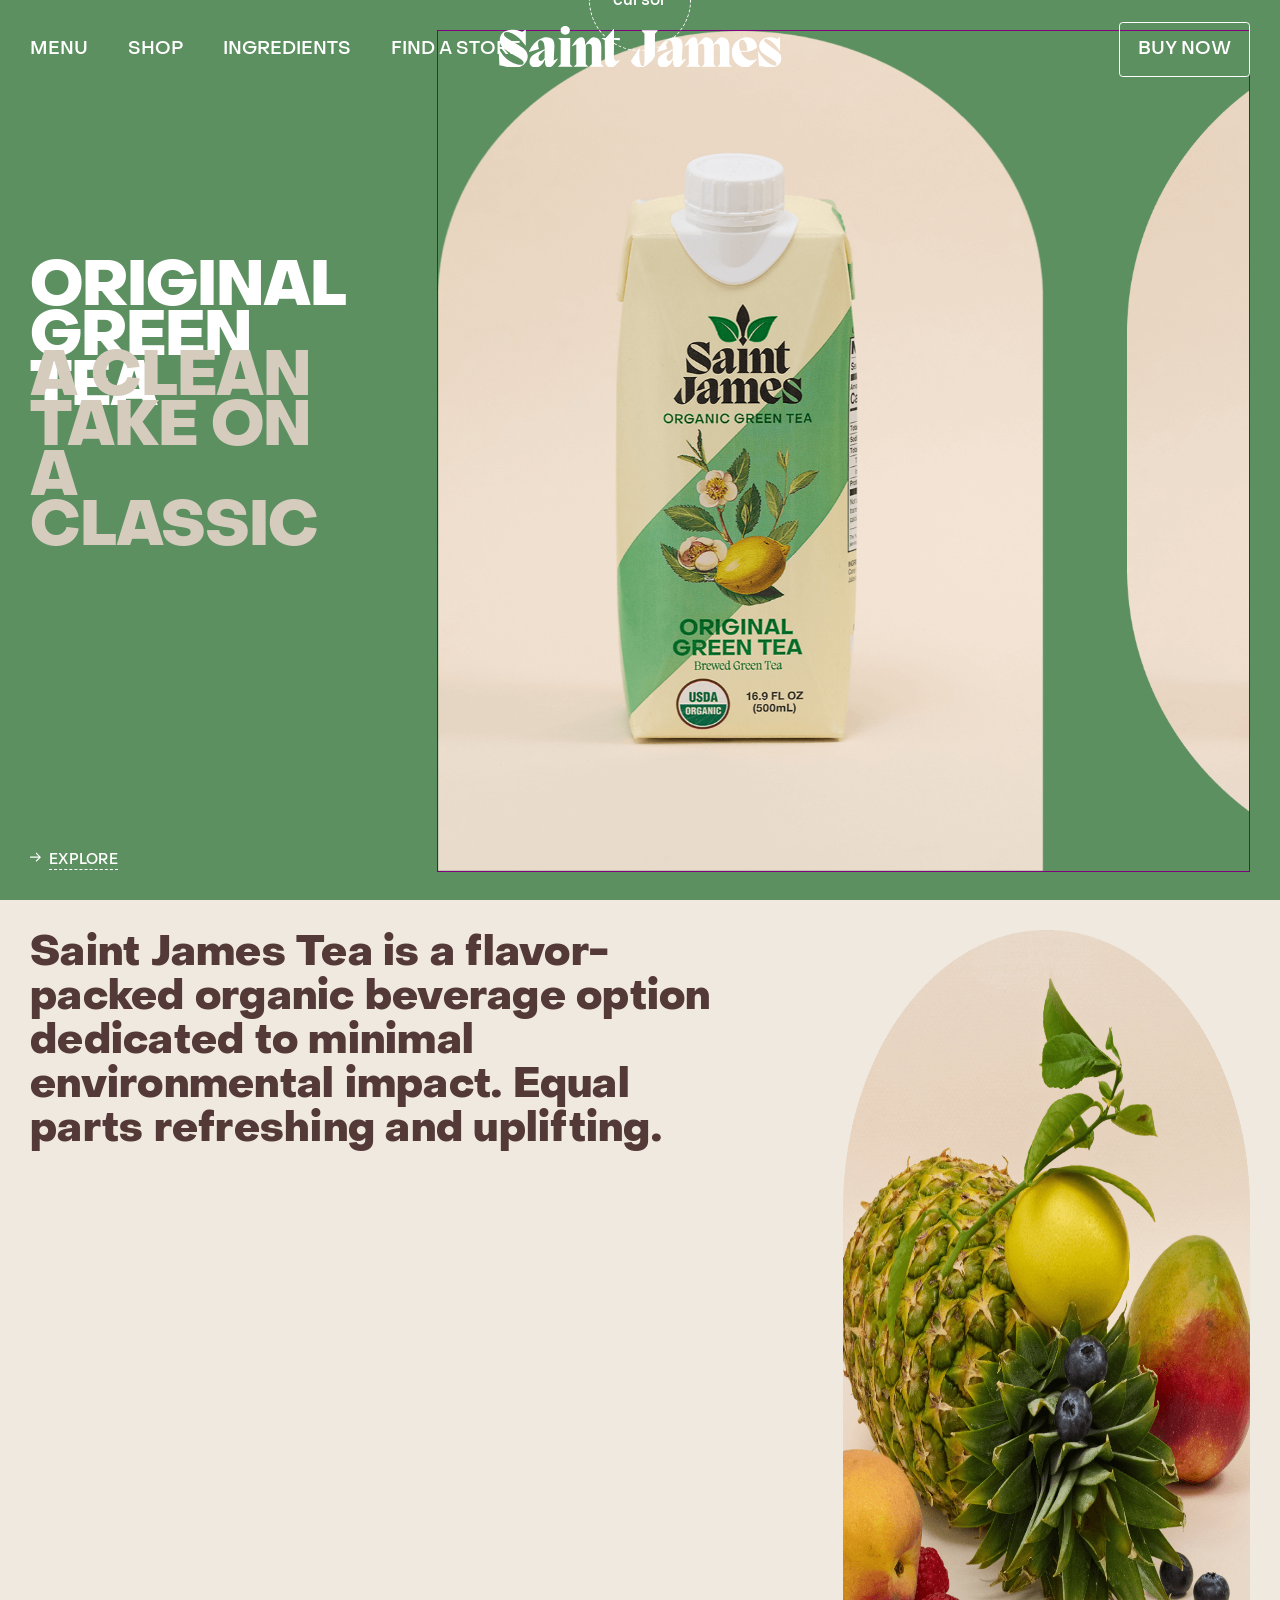
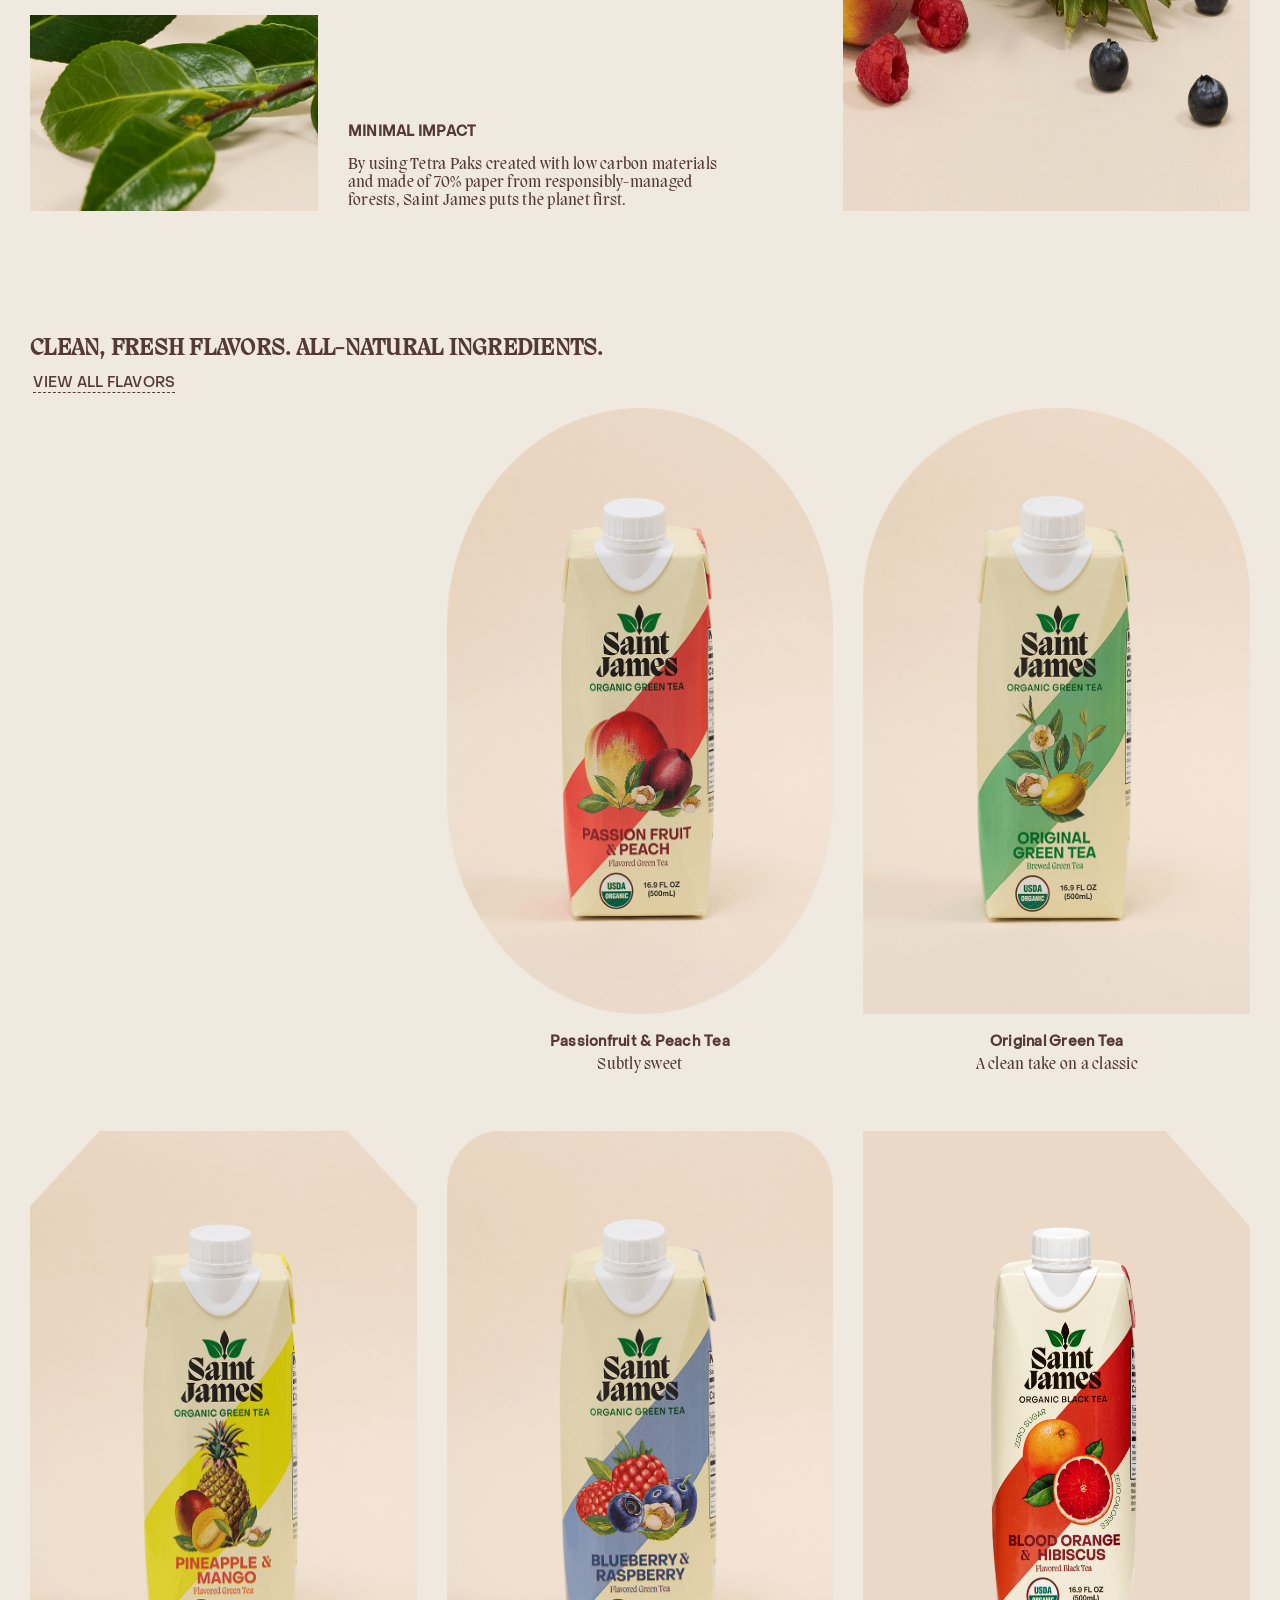
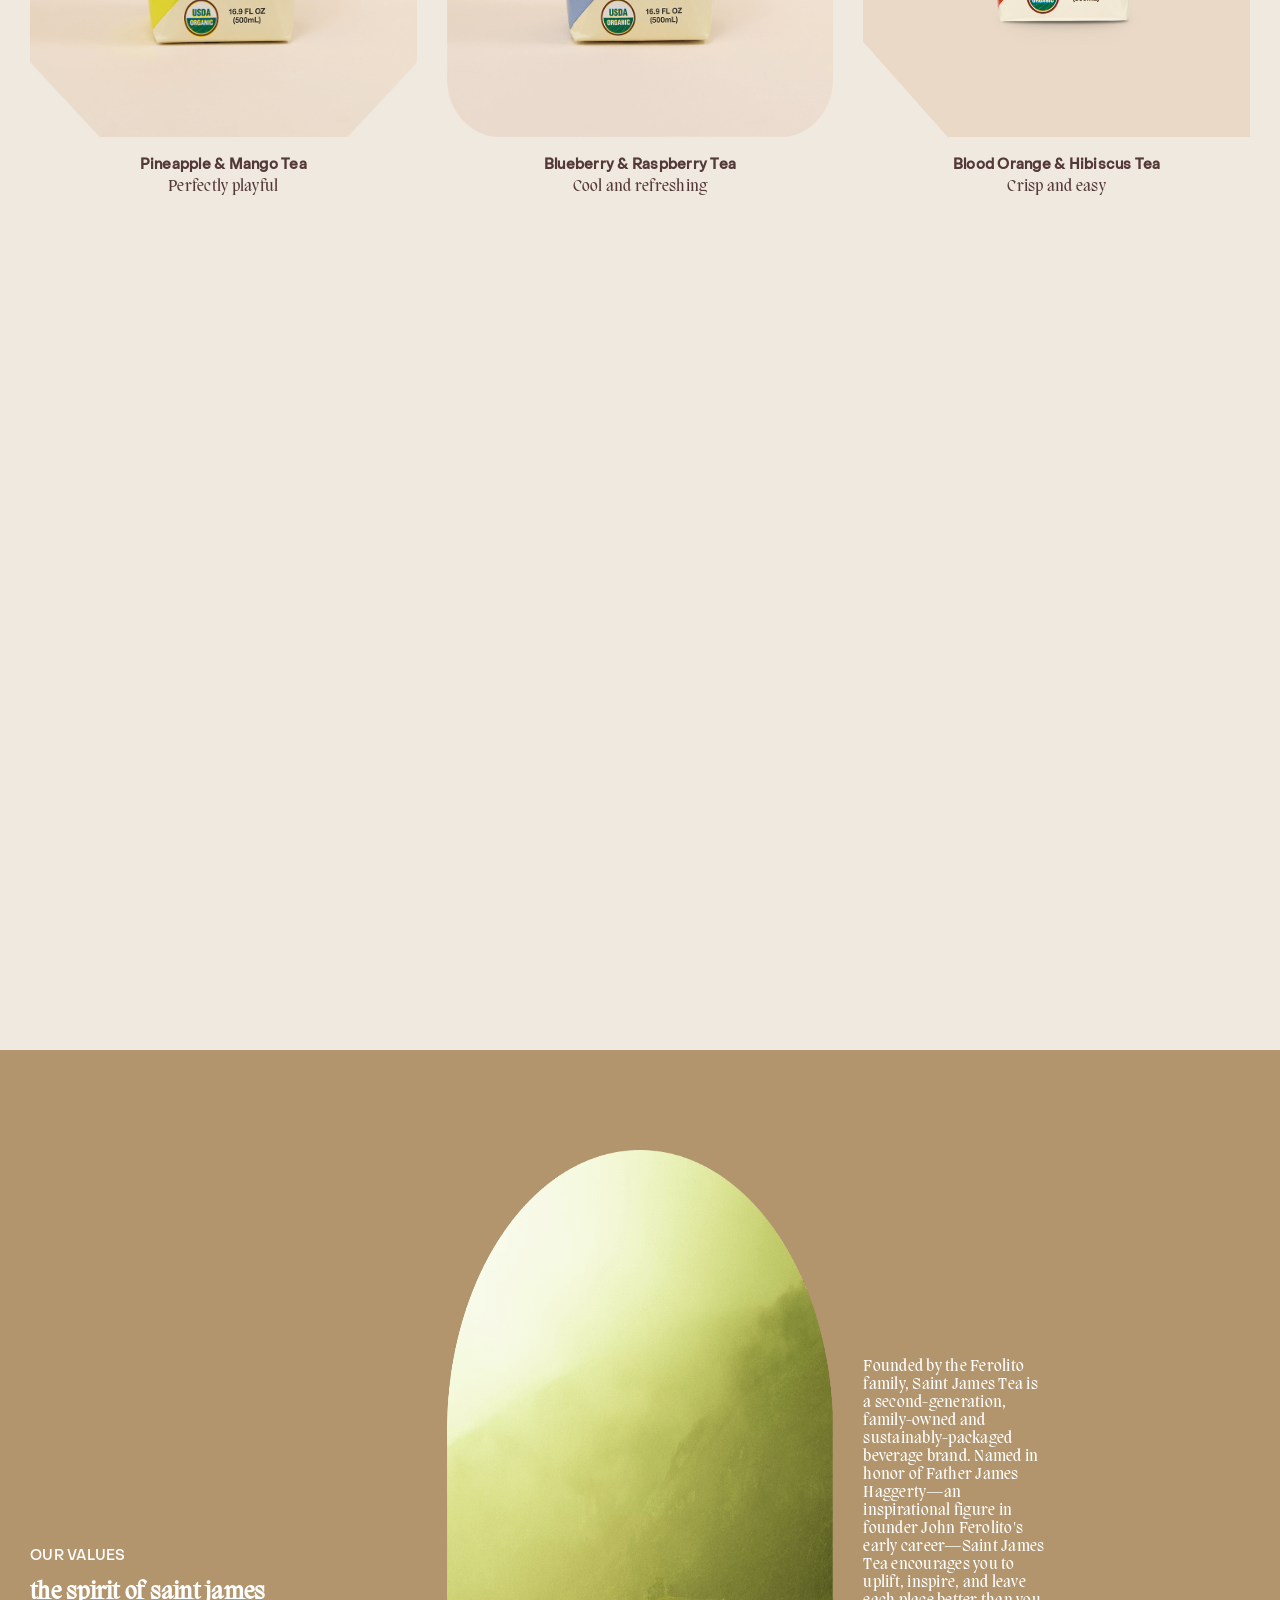
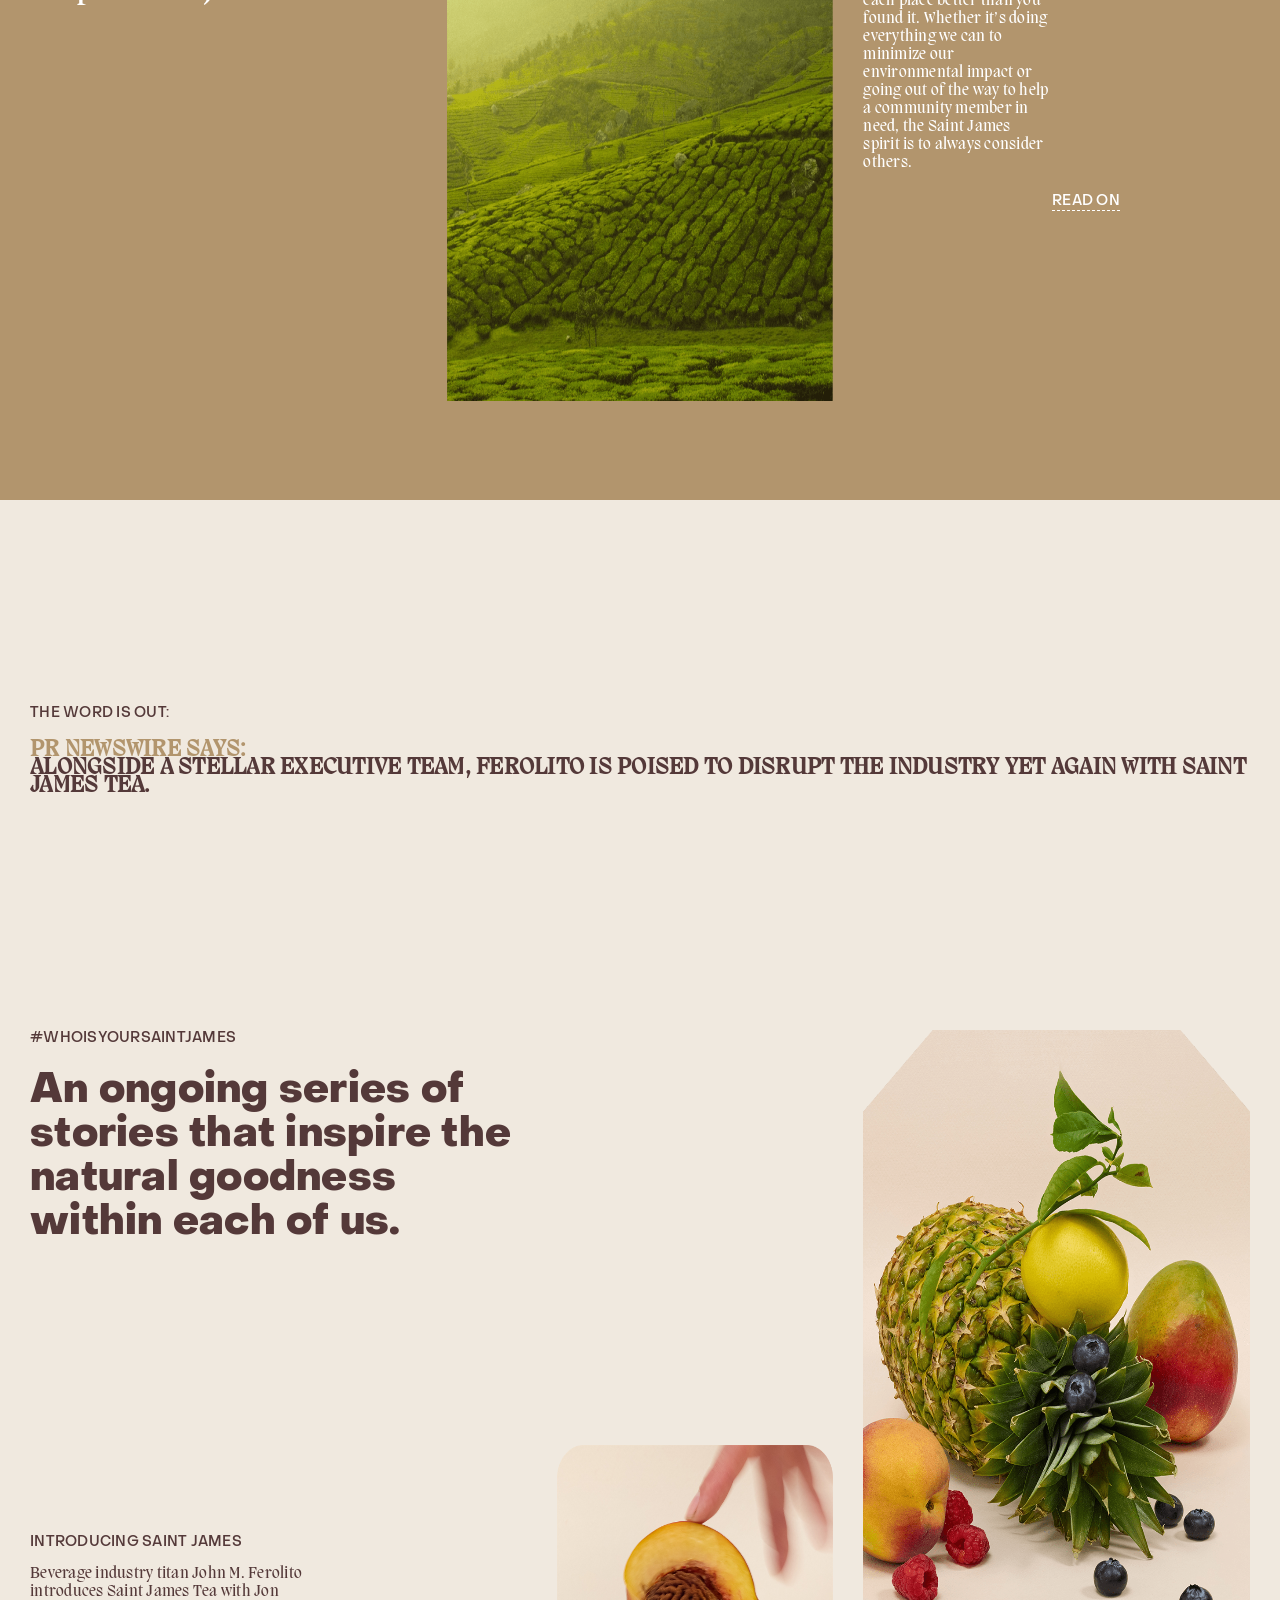
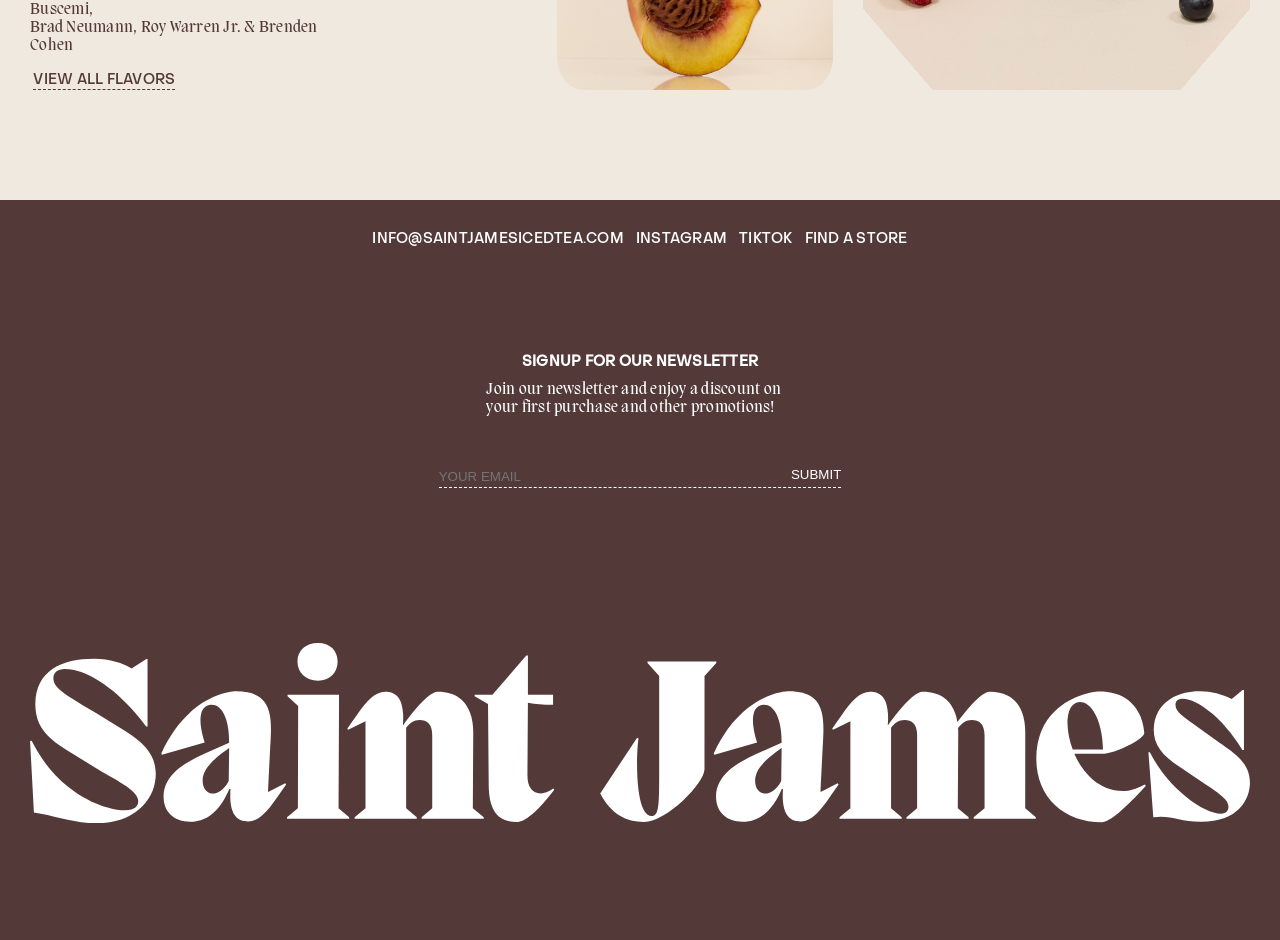
==== index.html @ 8fc9e0b8 "2023.07.31 pm 6:15" ====
<!DOCTYPE html>
<html lang="en">
<head>
    <meta charset="UTF-8">
    <meta name="viewport" content="width=device-width, initial-scale=1.0">
    <title>Document</title>
    <!-- swiper CSS CDN -->
    <link
    rel="stylesheet"
    href="https://cdn.jsdelivr.net/npm/swiper@10/swiper-bundle.min.css"
    />

      <link rel="stylesheet" href="./style.css">
    <!-- swiper JS CDN -->
    <script src="https://cdn.jsdelivr.net/npm/swiper@10/swiper-bundle.min.js"></script>

</head>
<body>

    <header>
        <ul class="flex">
            <li>
                <ul>
                    <li>
                        <a href="#">
                            <h4>MENU</h4>
                        </a>
                    </li>
                    <li>
                        <a href="#">
                            <h4>SHOP</h4>
                        </a>
                    </li>
                    <li>
                        <a href="#">
                            <h4>INGREDIENTS</h4>
                        </a>
                    </li>
                    <li>
                        <a href="#">
                            <h4>FIND A STORE</h4>
                        </a>
                    </li>
                </ul>
            </li>
            <li>
            <a href="" class="absolute">
                <div class="logo">
                    <svg xmlns="http://www.w3.org/2000/svg" viewBox="0 0 203 30">
                    <path d="M15.0903 14.1709C18.8151 16.3826 20.9265 18.4711 20.9265 21.7538C20.9265 25.896 17.6247 30.0003 10.9802 30.0003C7.25537 30.0003 4.10699 28.7365 0.642203 28.2215L0 16.3036L0.269409 16.2625C4.91523 25.558 12.8629 27.8423 15.7795 27.8423C17.5087 27.8423 18.0069 27.0682 18.0069 26.332C18.0069 24.588 14.8585 23.1188 11.212 20.9608L6.75727 18.212C3.53371 16.2752 0.80511 14.3005 0.883428 10.0793C0.958613 4.58166 5.29743 2.60693 10.6356 2.60693C13.3234 2.60693 15.4725 3.34311 16.901 4.2341L19.3571 2.68276H19.5513V13.9024H19.3195C14.9807 8.0161 9.6425 4.33521 5.80492 4.33521C4.53617 4.33521 3.88457 4.96712 3.88457 5.84548C3.88457 7.47265 5.7642 8.51846 10.4883 11.3463L15.0903 14.1709Z" fill="#fff"></path><path d="M33.0593 22.9636L33.1345 17.4628C29.9485 19.6745 28.7205 21.2543 28.7205 22.9226C28.7205 24.5023 29.7167 25.0553 30.409 25.0553C31.1765 25.0553 32.2886 24.4739 33.0593 22.9636ZM42.4574 23.3491L42.6109 23.545C40.2677 26.8752 38.6543 29.6998 36.2734 29.6998C34.469 29.6998 33.0499 28.5782 33.3569 24.278H33.1658C31.9127 27.1437 30.055 29.7409 26.6372 29.7409C24.0277 29.7409 22.2201 28.1895 22.2201 25.5955C22.2201 21.9557 25.6661 19.981 28.9022 18.4707L33.1251 16.6129C33.1658 12.6603 31.9346 10.1832 30.0926 10.2938C28.5262 10.4486 27.6741 12.0758 29.0557 16.5655L21.9538 18.5813L21.8379 18.3854C26.3678 8.4739 33.6639 8.04736 34.2779 8.04736C40.3836 8.04736 40.3053 12.0758 39.9607 17.3807L39.6161 24.2338V24.8151L42.4574 23.3491Z" fill="#fff"></path><path d="M44.5011 3.09636C44.5011 1.23854 45.8858 0 47.9189 0C49.8769 0 51.1832 1.23854 51.1832 3.09636C51.1832 4.95418 49.8769 6.27171 47.9189 6.27171C45.8858 6.27171 44.5011 5.00789 44.5011 3.09636ZM44.6171 10.4929L42.8502 8.86572V8.62559H51.415V10.4834L51.3367 27.485L53.1036 28.9953V29.2259H42.7656V28.9953L44.5701 27.485L44.6171 10.4929Z" fill="#fff"></path><path d="M73.6811 27.4946L75.4981 29.0049V29.2356H65.1602V29.0049L66.927 27.4946V15.3335C66.927 13.3967 66.006 12.8059 64.8531 12.8059C63.8569 12.8059 63.127 13.3493 62.5882 14.1234V27.4852L64.355 28.9954V29.2261H54.0171V28.9954L55.8215 27.4852V13.0112L52.9426 14.4425L52.7891 14.2498C55.1292 10.9575 56.7801 8.12971 59.1234 8.12971C60.9655 8.12971 62.3877 9.25451 62.0431 13.6684H62.0807C64.6527 10.1076 66.6482 8.0918 67.8794 8.0918C72.1398 8.0918 73.7532 11.1503 73.7532 14.8691L73.6811 27.4946Z" fill="#fff"></path><path d="M87.2369 24.4233C84.3956 28.1421 82.3593 29.7945 80.9715 29.7945C77.9014 29.7945 76.3633 27.9367 76.3257 23.6776L76.2098 10.161L73.9824 8.84348V8.62547H76.9397L82.5786 2.08203H82.848V8.62547H87.0333V10.2906C85.6305 10.3078 84.2292 10.1914 82.848 9.94301L82.7697 22.0252C82.7697 24.0378 83.6155 25.0457 84.9626 25.0457C85.5891 25.0457 86.2157 24.8119 87.0741 24.2305L87.2369 24.4233Z" fill="#fff"></path><path d="M112.232 21.0267C112.232 23.311 105.967 29.7787 102.17 29.7787C99.175 29.7787 96.7566 28.5401 94.877 25.0551L101.02 15.7597L101.249 15.8766C100.788 19.2068 100.751 28.8087 103.442 28.8087C104.67 28.8087 104.695 27.0678 104.695 21.1025V5.49746L102.753 3.33V3.09619H114.196V3.33L112.238 5.49746L112.232 21.0267Z" fill="#fff"></path><path d="M124.995 22.9636L125.07 17.4628C121.884 19.6745 120.656 21.2543 120.656 22.9226C120.656 24.5023 121.655 25.0553 122.345 25.0553C123.112 25.0553 124.224 24.4739 124.995 22.9636ZM134.393 23.3491L134.546 23.545C132.203 26.8752 130.59 29.6998 128.209 29.6998C126.405 29.6998 124.985 28.5782 125.292 24.278H125.101C123.833 27.1437 121.991 29.7409 118.573 29.7409C115.963 29.7409 114.156 28.1895 114.156 25.5955C114.156 21.9557 117.602 19.981 120.838 18.4707L125.061 16.6129C125.101 12.6603 123.87 10.1832 122.028 10.2938C120.462 10.4486 119.61 12.0758 120.991 16.5655L113.889 18.5813L113.773 18.3854C118.303 8.4739 125.599 8.04736 126.213 8.04736C132.319 8.04736 132.241 12.0758 131.896 17.3807L131.552 24.2338V24.8151L134.393 23.3491Z" fill="#fff"></path><path d="M165.603 27.4946L167.369 29.0049V29.2356H157.031V29.0049L158.836 27.4946V15.3335C158.836 13.3967 157.877 12.8059 156.724 12.8059C155.725 12.8059 154.995 13.3872 154.419 14.1613C154.453 14.3924 154.466 14.6261 154.459 14.8596L154.381 27.4978L156.186 29.0081V29.2387H145.848V29.0081L147.615 27.4978V15.3335C147.615 13.3967 146.693 12.8059 145.541 12.8059C144.544 12.8059 143.815 13.3493 143.276 14.1234V27.4852L145.043 28.9954V29.2261H134.705V28.9954L136.509 27.4852V13.0112L133.63 14.4425L133.477 14.2498C135.817 10.9575 137.468 8.12971 139.811 8.12971C141.653 8.12971 143.075 9.25451 142.731 13.6684H142.768C145.34 10.1076 147.336 8.0918 148.567 8.0918C152.176 8.0918 153.864 10.2624 154.325 13.166C156.706 9.94962 158.585 8.0918 159.738 8.0918C164.039 8.0918 165.612 11.1503 165.612 14.8691L165.603 27.4946Z" fill="#fff"></path><path d="M172.629 13.2828C172.662 14.8075 172.961 16.3145 173.512 17.7346H178.543C178.465 13.2417 176.814 9.8357 174.703 9.8357C173.591 9.8357 172.629 10.9573 172.629 13.2828ZM185.683 23.7377C182.422 27.3396 179.655 29.8167 178.349 29.8167C172.206 29.8167 167.447 25.7883 167.447 19.2449C167.447 10.0663 175.815 8.05371 177.967 8.05371C182.804 8.05371 185.106 11.1122 185.417 14.9858C185.417 16.0695 180.307 18.4329 178.697 18.4329H173.782C175.201 21.684 177.929 24.6287 181.883 24.6287C182.957 24.6287 183.957 24.357 185.492 23.545L185.683 23.7377Z" fill="#fff"></path><path d="M197.931 16.6126C200.657 18.5084 203 20.0882 203 23.194C203 25.9049 201.196 29.7406 194.821 29.7406C191.253 29.7406 189.677 28.54 186.914 29.0044L186.105 18.1987H186.337C189.486 24.3567 195.322 28.4231 198.201 28.4231C198.852 28.4231 199.429 28.0755 199.429 27.2224C199.429 26.3694 198.699 25.5194 195.704 23.5826L191.212 20.5621C188.449 18.7422 186.989 16.9981 186.989 14.442C186.989 10.5716 190.1 8.01549 194.592 8.01549C196.465 7.99111 198.314 8.4443 199.968 9.33302L201.772 7.82275H202.001V17.788H201.747C198.022 11.7848 193.837 9.2572 191.879 9.2572C191.149 9.2572 190.61 9.491 190.61 10.303C190.61 11.194 191.456 12.006 193.069 13.0897L197.931 16.6126Z" fill="#fff"></path></svg>
                </div>
            </a>

            </li>
            <li class="hd-btn">
                <a href="#">
                    <h4>BUY NOW</h4>
                </a>
            </li>
        </ul>
    </header>


    <div class="cursor">
        <div class="cursor-content">
            cursor
        </div>
    </div>


    <main class="main1 grid grid2">
        <div class="sentences">
            <div></div>
            <div class="visible">
                <h1 class="white"></h1>
                <!-- <h1 class="white">
                    Original green tea
                </h1>
                <h1 class="white">
                    passionfruit&peach tea
                </h1>
                <h1 class="white">
                    pineapple&mango tea
                </h1>
                <h1 class="white">
                    blueberry&rasberry tea
                </h1>
                <h1 class="white">
                    Blood Orange & Hibiscus Tea
                </h1> -->
                <h1 class="brown"></h1>
            </div>
            <div class="explore">
                <a href="#">
                    <div class="w-11">
                        <svg viewBox="0 0 15 14">
                            <path fill-rule="evenodd" clip-rule="evenodd" d="M12.0644 7.75H0.125V6.25H12.0644L7.71973 1.90533L8.78039 0.844666L14.9357 7L8.78039 13.1553L7.71973 12.0947L12.0644 7.75Z" fill="#fff"></path>
                        </svg>
                    </div>
                    <span>explore</span>
                </a>
            </div>
        </div>

        <div class="mobile_main"></div>

            <div class="swiper swiper3">

                    <div class="swiper-wrapper">
                        <div class="swiper-slide">
                            <img src="./img/Green tea packaging.png" alt="" sizes="(min-width: 940px) 50vw, 100vw" />
                        </div>
                        <div class="swiper-slide"><img src="./img/Passionfruit & Peach Tea packaging.png" alt="" sizes="(min-width: 940px) 50vw, 100vw" /></div>
                        <div class="swiper-slide"><img src="./img/Pineapple & Mango packaging.png" alt="" sizes="(min-width: 940px) 50vw, 100vw" /></div>
                        <div class="swiper-slide"><img src="./img/Blueberry & Raspberry packaging.png" alt="" sizes="(min-width: 940px) 50vw, 100vw" /></div>
                        <div class="swiper-slide"><img src="./img/6f111ee96c01a436f6e3be2da3af301da516b4a8-800x1111.png" alt="" sizes="(min-width: 940px) 50vw, 100vw" /></div>
                    </div>
                    <div class="swiper-button-next"></div>

            </div>

    </main>

    <section class="main2 grid grid2 txt-brown">
        <div class="grid-le flex-c fy-tween">
            <h2 class="main2-tit">Saint James Tea is a flavor-packed organic beverage option dedicated to minimal environmental impact. Equal parts refreshing and uplifting.
            </h2>
            <div class="grid grid-leaf">
                <div class="grid-le">
                    <img src="./img/leaf.png" alt="" sizes="(min-width: 940px) 50vw, 100vw">
                </div>
                <div class="grid-ri">
                    <h4>MINIMAL IMPACT</h4>
                    <p>
                        By using Tetra Paks created with low carbon materials and made of 70% paper from responsibly-managed forests, Saint James puts the planet first.
                    </p>
                </div>
            </div>
        </div>

        <div class="fruit-round">
            <img src="./img/39552b5becb308fe63684a4aff2bae924eee95e5-880x1326.png" alt="" sizes="(min-width: 940px) 50vw, 100vw">
        </div>
    </section>

    <section class="main3 txt-brown">
        <h1>CLEAN, FRESH FLAVORS. ALL-NATURAL INGREDIENTS.</h1>
        <a class="pt-1-6 d-b" href="./index.html">
            <div class="w-11 inline-b">
                <svg viewBox="0 0 15 14">
                    <path fill-rule="evenodd" clip-rule="evenodd" d="M12.0644 7.75H0.125V6.25H12.0644L7.71973 1.90533L8.78039 0.844666L14.9357 7L8.78039 13.1553L7.71973 12.0947L12.0644 7.75Z" fill="#543939"></path>
                </svg>
            </div>
            <span class="arrow-ri uppercase">view all flavors</span>
        </a>
        <div class="grid grid-p">
            <div class="inner"></div>
            <div class="inner">
                <img src="./img/Passionfruit & Peach Tea packaging.png" alt="" sizes="(min-width: 940px) 50vw, 100vw">
                <div class="p-txt">
                    <h4>Passionfruit & Peach Tea</h4>
                    <p>Subtly sweet</p>
                </div>
            </div>
            <div class="inner">
                <img src="./img/Green tea packaging.png" alt="" sizes="(min-width: 940px) 50vw, 100vw">
                <div class="p-txt">
                    <h4>Original Green Tea</h4>
                    <p>A clean take on a classic</p>
                </div>
            </div>
            <div class="inner">
                <img src="./img/Pineapple & Mango packaging.png" alt="" sizes="(min-width: 940px) 50vw, 100vw">
                <div class="p-txt">
                    <h4>Pineapple & Mango Tea</h4>
                    <p>Perfectly playful</p>
                </div>
            </div>
            <div class="inner">
                <img src="./img/Blueberry & Raspberry packaging.png" alt="" sizes="(min-width: 940px) 50vw, 100vw">
                <div class="p-txt">
                    <h4>Blueberry & Raspberry Tea</h4>
                    <p>Cool and refreshing</p></div>
                </div>
            <div class="inner">
                <img src="./img/6f111ee96c01a436f6e3be2da3af301da516b4a8-800x1111.png" alt="" sizes="(min-width: 940px) 50vw, 100vw">
                <div class="p-txt">
                    <h4>Blood Orange & Hibiscus Tea</h4>
                    <p>Crisp and easy</p>
                </div>
            </div>
        </div>
    </section>

    <section class="main4 grid">
        <div class="inner">
            <div class="flex-c">
            <h4 class="pd-2r uppercase">our values</h4>
            <h1>the spirit of saint james</h1>
        </div>
        </div>
        <div class="inner">
            <img src="./img/farm.png" alt="" sizes="(min-width: 940px) 50vw, 100vw">
        </div>
        <div class="inner split-c">
            <p>
                Founded by the Ferolito family, Saint James Tea is a second-generation, family-owned and sustainably-packaged beverage brand. Named in honor of Father James Haggerty—an inspirational figure in founder John Ferolito's early career—Saint James Tea encourages you to uplift, inspire, and leave each place better than you found it. Whether it’s doing everything we can to minimize our environmental impact or going out of the way to help a community member in need, the Saint James spirit is to always consider others.
            </p>

            <div class="grid-ri">
            <a href="#">
                <div class="w-11 inline-b">
                    <svg viewBox="0 0 15 14">
                        <path fill-rule="evenodd" clip-rule="evenodd" d="M12.0644 7.75H0.125V6.25H12.0644L7.71973 1.90533L8.78039 0.844666L14.9357 7L8.78039 13.1553L7.71973 12.0947L12.0644 7.75Z" fill="#fff"></path>
                    </svg>
                </div>
                <span class="arrow-ri uppercase white">read on</span>
            </a>
            </div>
        </div>
        </section>
    </div>

    <section class="main5 txt-brown">
        <div class="inner">
            <h4 class="uppercase">The word is out:</h4>
            <h1 class="txt-gold">PR NEWSWIRE SAYS:</h1>
            <h1 class="uppercase">Alongside a stellar executive team, Ferolito is poised to disrupt the industry yet again with Saint James Tea.</h1>
        </div>
    </section>

    <section class="main6 txt-brown grid">
        <div class="grid-le">
            <div class="flex-start">
                <h4>#WHOISYOURSAINTJAMES</h4>
                <h2>An ongoing series of stories that inspire the natural goodness within each of us.</h2>
            </div>
            <div></div>
            <div class="flex-end">
                <h4>INTRODUCING SAINT JAMES</h4>
                <p>Beverage industry titan John M. Ferolito<br/>
                     introduces Saint James Tea with Jon Buscemi,<br/>
                     Brad Neumann, Roy Warren Jr. & Brenden Cohen</p>
                <a class="pt-1-6 d-b" href="./index.html">
                    <div class="w-11 inline-b">
                        <svg viewBox="0 0 15 14">
                            <path fill-rule="evenodd" clip-rule="evenodd" d="M12.0644 7.75H0.125V6.25H12.0644L7.71973 1.90533L8.78039 0.844666L14.9357 7L8.78039 13.1553L7.71973 12.0947L12.0644 7.75Z" fill="#543939"></path>
                        </svg>
                    </div>
                    <span class="arrow-ri uppercase">view all flavors</span>
                </a>
            </div>
        </div>
        <div class="grid-ce">
            <img src="./img/plum.png" alt="" sizes="(min-width: 940px) 50vw, 100vw">
        </div>
        <div class="grid-ri">
            <img src="./img/border-square.png" alt="" sizes="(min-width: 940px) 50vw, 100vw">
        </div>
    </section>

    <footer>
        <div class="f-list">
            <ul class="flex-r">
                <li><a href="./index.html">info@saintjamesicedtea.com</a></li>
                <li><a href="./index.html">Instagram</a></li>
                <li><a href="./index.html">TikTok</a></li>
                <li><a href="./index.html">Find a Store</a></li>
                <li><a href="./index.html"></a></li>
            </ul>
        </div>
        <div class="sign-link">
            <h4>SIGNUP FOR OUR NEWSLETTER</h4>
            <p>Join our newsletter and enjoy a discount on your first purchase and other promotions!</p>
            <form class="flex-r link-form">
                <input type="email" placeholder="YOUR EMAIL"/>
                <input type="submit" value="SUBMIT"/>
            </form>
        </div>
        <div class="f-logo">
            <svg xmlns="http://www.w3.org/2000/svg" viewBox="0 0 203 30">
            <path d="M15.0903 14.1709C18.8151 16.3826 20.9265 18.4711 20.9265 21.7538C20.9265 25.896 17.6247 30.0003 10.9802 30.0003C7.25537 30.0003 4.10699 28.7365 0.642203 28.2215L0 16.3036L0.269409 16.2625C4.91523 25.558 12.8629 27.8423 15.7795 27.8423C17.5087 27.8423 18.0069 27.0682 18.0069 26.332C18.0069 24.588 14.8585 23.1188 11.212 20.9608L6.75727 18.212C3.53371 16.2752 0.80511 14.3005 0.883428 10.0793C0.958613 4.58166 5.29743 2.60693 10.6356 2.60693C13.3234 2.60693 15.4725 3.34311 16.901 4.2341L19.3571 2.68276H19.5513V13.9024H19.3195C14.9807 8.0161 9.6425 4.33521 5.80492 4.33521C4.53617 4.33521 3.88457 4.96712 3.88457 5.84548C3.88457 7.47265 5.7642 8.51846 10.4883 11.3463L15.0903 14.1709Z" fill="#fff"></path><path d="M33.0593 22.9636L33.1345 17.4628C29.9485 19.6745 28.7205 21.2543 28.7205 22.9226C28.7205 24.5023 29.7167 25.0553 30.409 25.0553C31.1765 25.0553 32.2886 24.4739 33.0593 22.9636ZM42.4574 23.3491L42.6109 23.545C40.2677 26.8752 38.6543 29.6998 36.2734 29.6998C34.469 29.6998 33.0499 28.5782 33.3569 24.278H33.1658C31.9127 27.1437 30.055 29.7409 26.6372 29.7409C24.0277 29.7409 22.2201 28.1895 22.2201 25.5955C22.2201 21.9557 25.6661 19.981 28.9022 18.4707L33.1251 16.6129C33.1658 12.6603 31.9346 10.1832 30.0926 10.2938C28.5262 10.4486 27.6741 12.0758 29.0557 16.5655L21.9538 18.5813L21.8379 18.3854C26.3678 8.4739 33.6639 8.04736 34.2779 8.04736C40.3836 8.04736 40.3053 12.0758 39.9607 17.3807L39.6161 24.2338V24.8151L42.4574 23.3491Z" fill="#fff"></path><path d="M44.5011 3.09636C44.5011 1.23854 45.8858 0 47.9189 0C49.8769 0 51.1832 1.23854 51.1832 3.09636C51.1832 4.95418 49.8769 6.27171 47.9189 6.27171C45.8858 6.27171 44.5011 5.00789 44.5011 3.09636ZM44.6171 10.4929L42.8502 8.86572V8.62559H51.415V10.4834L51.3367 27.485L53.1036 28.9953V29.2259H42.7656V28.9953L44.5701 27.485L44.6171 10.4929Z" fill="#fff"></path><path d="M73.6811 27.4946L75.4981 29.0049V29.2356H65.1602V29.0049L66.927 27.4946V15.3335C66.927 13.3967 66.006 12.8059 64.8531 12.8059C63.8569 12.8059 63.127 13.3493 62.5882 14.1234V27.4852L64.355 28.9954V29.2261H54.0171V28.9954L55.8215 27.4852V13.0112L52.9426 14.4425L52.7891 14.2498C55.1292 10.9575 56.7801 8.12971 59.1234 8.12971C60.9655 8.12971 62.3877 9.25451 62.0431 13.6684H62.0807C64.6527 10.1076 66.6482 8.0918 67.8794 8.0918C72.1398 8.0918 73.7532 11.1503 73.7532 14.8691L73.6811 27.4946Z" fill="#fff"></path><path d="M87.2369 24.4233C84.3956 28.1421 82.3593 29.7945 80.9715 29.7945C77.9014 29.7945 76.3633 27.9367 76.3257 23.6776L76.2098 10.161L73.9824 8.84348V8.62547H76.9397L82.5786 2.08203H82.848V8.62547H87.0333V10.2906C85.6305 10.3078 84.2292 10.1914 82.848 9.94301L82.7697 22.0252C82.7697 24.0378 83.6155 25.0457 84.9626 25.0457C85.5891 25.0457 86.2157 24.8119 87.0741 24.2305L87.2369 24.4233Z" fill="#fff"></path><path d="M112.232 21.0267C112.232 23.311 105.967 29.7787 102.17 29.7787C99.175 29.7787 96.7566 28.5401 94.877 25.0551L101.02 15.7597L101.249 15.8766C100.788 19.2068 100.751 28.8087 103.442 28.8087C104.67 28.8087 104.695 27.0678 104.695 21.1025V5.49746L102.753 3.33V3.09619H114.196V3.33L112.238 5.49746L112.232 21.0267Z" fill="#fff"></path><path d="M124.995 22.9636L125.07 17.4628C121.884 19.6745 120.656 21.2543 120.656 22.9226C120.656 24.5023 121.655 25.0553 122.345 25.0553C123.112 25.0553 124.224 24.4739 124.995 22.9636ZM134.393 23.3491L134.546 23.545C132.203 26.8752 130.59 29.6998 128.209 29.6998C126.405 29.6998 124.985 28.5782 125.292 24.278H125.101C123.833 27.1437 121.991 29.7409 118.573 29.7409C115.963 29.7409 114.156 28.1895 114.156 25.5955C114.156 21.9557 117.602 19.981 120.838 18.4707L125.061 16.6129C125.101 12.6603 123.87 10.1832 122.028 10.2938C120.462 10.4486 119.61 12.0758 120.991 16.5655L113.889 18.5813L113.773 18.3854C118.303 8.4739 125.599 8.04736 126.213 8.04736C132.319 8.04736 132.241 12.0758 131.896 17.3807L131.552 24.2338V24.8151L134.393 23.3491Z" fill="#fff"></path><path d="M165.603 27.4946L167.369 29.0049V29.2356H157.031V29.0049L158.836 27.4946V15.3335C158.836 13.3967 157.877 12.8059 156.724 12.8059C155.725 12.8059 154.995 13.3872 154.419 14.1613C154.453 14.3924 154.466 14.6261 154.459 14.8596L154.381 27.4978L156.186 29.0081V29.2387H145.848V29.0081L147.615 27.4978V15.3335C147.615 13.3967 146.693 12.8059 145.541 12.8059C144.544 12.8059 143.815 13.3493 143.276 14.1234V27.4852L145.043 28.9954V29.2261H134.705V28.9954L136.509 27.4852V13.0112L133.63 14.4425L133.477 14.2498C135.817 10.9575 137.468 8.12971 139.811 8.12971C141.653 8.12971 143.075 9.25451 142.731 13.6684H142.768C145.34 10.1076 147.336 8.0918 148.567 8.0918C152.176 8.0918 153.864 10.2624 154.325 13.166C156.706 9.94962 158.585 8.0918 159.738 8.0918C164.039 8.0918 165.612 11.1503 165.612 14.8691L165.603 27.4946Z" fill="#fff"></path><path d="M172.629 13.2828C172.662 14.8075 172.961 16.3145 173.512 17.7346H178.543C178.465 13.2417 176.814 9.8357 174.703 9.8357C173.591 9.8357 172.629 10.9573 172.629 13.2828ZM185.683 23.7377C182.422 27.3396 179.655 29.8167 178.349 29.8167C172.206 29.8167 167.447 25.7883 167.447 19.2449C167.447 10.0663 175.815 8.05371 177.967 8.05371C182.804 8.05371 185.106 11.1122 185.417 14.9858C185.417 16.0695 180.307 18.4329 178.697 18.4329H173.782C175.201 21.684 177.929 24.6287 181.883 24.6287C182.957 24.6287 183.957 24.357 185.492 23.545L185.683 23.7377Z" fill="#fff"></path><path d="M197.931 16.6126C200.657 18.5084 203 20.0882 203 23.194C203 25.9049 201.196 29.7406 194.821 29.7406C191.253 29.7406 189.677 28.54 186.914 29.0044L186.105 18.1987H186.337C189.486 24.3567 195.322 28.4231 198.201 28.4231C198.852 28.4231 199.429 28.0755 199.429 27.2224C199.429 26.3694 198.699 25.5194 195.704 23.5826L191.212 20.5621C188.449 18.7422 186.989 16.9981 186.989 14.442C186.989 10.5716 190.1 8.01549 194.592 8.01549C196.465 7.99111 198.314 8.4443 199.968 9.33302L201.772 7.82275H202.001V17.788H201.747C198.022 11.7848 193.837 9.2572 191.879 9.2572C191.149 9.2572 190.61 9.491 190.61 10.303C190.61 11.194 191.456 12.006 193.069 13.0897L197.931 16.6126Z" fill="#fff"></path></svg>
        </div>
    </footer>
          <!-- swiper JS CDN -->
          <script src="https://cdn.jsdelivr.net/npm/swiper@10/swiper-bundle.min.js"></script>
    <script src="./script.js"></script>
</body>
</html>
---- style.css ----
@font-face {
  font-display: swap;
  font-family: Migra Extra Bold;
  font-style: normal;
  font-weight: 400;
  src: url(./fonts/Migra-Extrabold.woff) format("woff");
}

@font-face {
  font-display: swap;
  font-family: Migra Regular;
  font-style: normal;
  font-weight: 400;
  src: url(./fonts/Migra-Regular.woff) format("woff");
}

@font-face {
  font-display: swap;
  font-family: Migra Medium;
  font-style: normal;
  font-weight: 400;
  src: url(./fonts/Migra-Medium.woff2) format("woff2"),
    url(./fonts/Migra-Medium.woff) format("woff");
}

@font-face {
  font-display: swap;
  font-family: Object Sans Heavy;
  font-style: normal;
  font-weight: 400;
  src: url(./fonts/PPObjectSans-Heavy.woff2) format("woff2"),
    url(./fonts/PPObjectSans-Heavy.woff) format("woff");
}

@font-face {
  font-display: swap;
  font-family: Object Sans Medium;
  font-style: normal;
  font-weight: 400;
  src: url(./fonts/PPObjectSans-Medium.woff2) format("woff2"),
    url(./fonts/PPObjectSans-Heavy.woff) format("woff");
}

html {
  font-size: 10px;
}

* {
  margin: 0;
  padding: 0;
}

a {
  text-decoration: none;
}

ul li {
  list-style: none;
}

img {
  display: block;
  max-width: 100%;
}

h4 {
  font-size: 1.4rem;
  line-height: 16.8px;
  font-family: Object Sans Medium, times new roman;
}

.main1 {
  width: 100%;
  height: 100vh;
  background-color: rgb(93 144 97);
  padding: 3rem;
  box-sizing: border-box;
  position: relative;
  overflow: hidden;
}

header {
  position: fixed;
  padding-left: 3rem;
  padding-right: 3rem;
  transition: all 0.15s;
  z-index: 10;
  top: 0;
  width: 100%;
  left: 0;
  box-sizing: border-box;
  height: 99px;
  backdrop-filter: blur(0);
  background-color: rgba(84, 57, 57, 0);
  transition: all 0.15s;
}

header.scroll {
  background-color: rgba(84, 57, 57, 0.5);
}

header > ul.flex {
  display: flex;
  justify-content: space-between;
  align-items: center;
  height: 100%;
  position: relative;
}

header > ul.flex > li > ul {
  display: flex;
}

header > ul.flex > li > ul > li {
  padding-bottom: 1.3rem;
  padding-top: 1.3rem;
}

header > ul.flex > li > ul > li:not(:first-child) {
  padding-left: 2rem;
}

header > ul.flex > li > ul > li {
  padding-right: 2rem;
}

header > ul.flex > li > ul > li:hover {
  opacity: 0.5;
}

header > ul.flex > li > .absolute {
  position: absolute;
  left: 50%;
  top: 41%;
  transform: translate(-50%, -50%);
}

header > ul.flex > li.hd-btn {
  border: 1px solid #fff;
  padding: 1.8rem;
  box-sizing: border-box;
  border-radius: 0.375rem;
}

header > ul.flex > li.hd-btn:hover {
  transform: scale(1.2);
  transition: 0.3s;
}

header > ul.flex > li > .absolute > .logo {
  width: 28.3rem;
  height: 3rem;
}

header > ul.flex h4 {
  color: #fff;
  font-size: 1.8rem;
  line-height: 16.8px;
  letter-spacing: 0;
  font-family: Object Sans Medium, times new roman;
  font-weight: inherit;
}

header > ul.flex li ul li {
  padding-bottom: 1.5rem;
  padding-top: 1.5rem;
}
/*  */
main .sentences {
  display: flex;
  grid-column: span 4 / span 4;
  align-items: center;
  flex-direction: column;
  justify-content: space-between;
  align-items: flex-start;
  height: 100%;
  z-index: 3;
  white-space: wrap;
  position: relative;
}

main .sentences .visible {
  opacity: 1;
  width: inherit;
  position: absolute;
  display: flex;
  top: 50%;
  align-items: center;
}

main .sentences .visible h1 {
  font-family: Object Sans Heavy, times new roman;
  font-size: 6.2rem;
  letter-spacing: -1px;
  line-height: 50px;
  text-transform: uppercase;
  opacity: 1;
  position: absolute;
}
/* .op{
  opacity: 1;
} */

main .sentences .white {
  color: white;
  margin-bottom: 23rem;
  /* display: none; */
}
main .sentences .white.show{
  display: block;
}
main .sentences .brown {
  color: rgb(213, 204, 190);
}

main .carousel {
  grid-column: span 8 / span 8;
  overflow: hidden;
}

main .carousel .slides {
  height: 100%;
  display: flex;
}

main .carousel .slides.animate {
  transition: 0.5s;
}

main .carousel .slides .slide-wrapper {
  grid-template-columns: repeat(4, minmax(0, 1fr));
  flex: 0 0 85%;
  display: grid;
}

main .carousel .slides .slide-wrapper .slide {
  grid-column: span 2 / span 2;
  align-items: center;
  display: flex;
}

main .carousel .slides .slide-wrapper .slide figure {
  width: 100%;
}

main .mobile_main {
  display: none;
}

main .explore a {
  display: flex;
}

main .explore a span {
  padding-top: 0.2rem;
  font-size: 1.4rem;
  color: #fff;
  border-bottom: 1px dashed #fff;
  font-family: Object Sans Medium, times new roman;
  text-transform: uppercase;
}

main .explore a .w-11 svg {
  width: 1.1rem;
  padding-right: 0.8rem;
}

body {
  position: relative;
}

.cursor {
  z-index: 999;
  background-color: transparent;
  width: 100px;
  height: 100px;
  border-radius: 50%;
  pointer-events: none;
  border: 1px dashed #fff;
  position: absolute;
  color: #fff;
  left: 50%;
  text-align: center;
  display: flex;
  justify-content: center;
  align-items: center;
  transform: translate(-50%, -50%);
}

.cursor-content {
  position: absolute;
  font-family: Object Sans Medium, times new roman;
}

.main1 .slide-wrapper .slide figure {
  width: 100%;
  margin: 0;
  position: relative;
}

.op {
  overflow: hidden;
  position: relative;
  padding-top: 138.86363636363637%;
}

.pr {
  position: relative;
  overflow: hidden;
}

h2 {
  font-family: Object Sans Heavy, times new roman;
}

.main2 {
  background-color: rgb(240, 233, 223);
  padding: 3rem;
  padding-bottom: 10rem;
  height: 1010px;
  box-sizing: border-box;
}

.flex-r {
  display: flex;
}

.flex-c {
  display: flex;
  flex-direction: column;
}

.main2 .main2-tit {
  font-size: 4.2rem;
  line-height: 44px;
}

.main2 .fruit-round img {
  /* height: 705px;
  width: 466px; */
  height: calc(100% + 1px);
  width: calc(100% + 1px);
}

.grid {
  display: grid;
}

.grid2 {
  grid-template-columns: repeat(12, minmax(0, 1fr));
}

.fy-tween {
  justify-content: space-between;
}

.main2 .grid-le div img {
  height: calc(100% + 1px);
  width: calc(100% + 1px);
}

.main2 .grid-le {
  grid-column: span 7 / span 7;
}

.main2 .fruit-round {
  grid-column: 9 / span 4;
}

.main2 .grid-le .grid-leaf {
  grid-template-columns: repeat(7, minmax(0, 1fr));
  gap: 3rem;
}

.main2 .grid-le .grid-leaf .grid-le {
  grid-column: span 3 / span 3;
}

.main2 .grid-le .grid-leaf .grid-ri {
  margin-top: auto;
  grid-column: span 4 / span 4;
}

.main2 .grid-le .grid-leaf .grid-ri h4 {
  margin: 0;
  padding-bottom: 1.5rem;
}

body,
p {
  font-family: Migra Medium, times new roman;
  letter-spacing: 0.25px;
  font-size: 1.6rem;
  line-height: 18px;
}

.txt-brown {
  color: rgb(84 57 57);
}

.main3 {
  background-color: rgb(240, 233, 223);
  height: 260vh;
  padding: 3rem;
  box-sizing: border-box;
}

.arrow-ri {
  padding-top: 0.2rem;
  font-size: 1.4rem;
  color: #543939;
  border-bottom: 1px dashed #543939;
  font-family: Object Sans Medium, times new roman;
  text-transform: uppercase;
}

.inline-b {
  display: inline-block;
}

.pt-1-6 {
  padding-top: 1.6rem;
}

.main3 h1 {
  width: 60%;
}

.d-b {
  display: block;
}

.main3 .grid-p {
  grid-template-columns: repeat(12, minmax(0, 1fr));
  gap: 3rem;
  padding: 0.8rem 0;
}

.main3 .grid-p h4 {
  padding-bottom: 0.5rem;
}

.main3 .grid-p div {
  grid-column: span 4 / span 4;
  cursor: pointer;
}

.main3 .grid-p div img {
  width: calc(100% + 1px);
  height: calc(100% + 1px);
}

.uppercase {
  text-transform: uppercase;
}

.main3 .grid-p .p-txt {
  padding-top: 2rem;
  padding-bottom: 0.8rem;
  text-align: center;
}

.main3 .grid-p .inner {
  padding: 0.8rem 0 8rem 0;
}

.main3 .grid .inner img:hover {
  filter: blur(5px);
  transition: filter 0.25s;
}

.main4 {
  padding: 10rem 3rem;
  background-color: #b2956d;
  height: 850px;
  grid-template-columns: repeat(12, minmax(0, 1fr));
  gap: 3rem;
}

.main4 .inner {
  grid-column: span 4 / span 4;
  color: #fff;
  display: grid;
  align-items: center;
}

.main4 .inner img {
  width: calc(100% + 1px);
  height: calc(100% + 1px);
}

.main4 .inner.split-c .grid-ri {
  grid-column: 3/4;
  grid-row: 2/3;
  width: 100%;
}

.main4 .inner.split-c {
  grid-template-rows: 100% 20px;
  grid-template-columns: repeat(4, 24%);
  align-items: normal;
  margin: auto;
}

.arrow-ri.white {
  color: #fff;
  border-color: #fff;
}

.main4 .pd-2r {
  padding-bottom: 2rem;
}

.main4 .inner h4 {
  font-weight: inherit;
}

.main4 .inner p {
  grid-column: 1/3;
}

.main5 {
  padding: 3rem;
  height: 500px;
  grid-template-columns: repeat(12, minmax(0, 1fr));
  background-color: #f0e9df;
  box-sizing: border-box;
}

.main5 h4 {
  font-weight: inherit;
  padding-bottom: 2rem;
}

.main5 .txt-gold {
  color: #b2956d;
}

.main5 .inner {
  display: flex;
  flex-direction: column;
  justify-content: center;
  height: 100%;
}

.main6 {
  padding: 3rem;
  height: 800px;
  grid-template-columns: minmax(0, 1.8fr) minmax(0, 1fr) minmax(0, 1.4fr);
  background-color: #f0e9df;
  grid-template-rows: 25% 23% 33%;
  gap: 3rem;
  box-sizing: border-box;
}

.main6 .grid-le {
  grid-column: 1/ 2;
  grid-row: 1/4;
  display: flex;
  flex-direction: column;
  justify-content: space-between;
}

.main6 .grid-le .flex-start {
  align-self: flex-start;
}

.main6 .grid-le .flex-start h2 {
  font-size: 4.2rem;
  line-height: 44px;
}

.main6 .grid-le .flex-start h4 {
  font-weight: inherit;
  padding-bottom: 2rem;
}

.main6 .grid-le .flex-end h4 {
  font-weight: inherit;
  padding-bottom: 1.5rem;
}

.main6 .grid-ce {
  grid-column: 2/3;
  grid-row: 3/4;
}

.main6 .grid-ce img {
  width: calc(100% + 1px);
  height: calc(100% + 1px);
}

.main6 .grid-ri {
  grid-column: 3/4;
  grid-row: 1/4;
}

.main6 .grid-ri img {
  width: calc(100% + 1px);
  height: calc(100% + 1px);
}

.main6 .grid-le .flex-end p {
  width: 60%;
}

footer {
  height: 740px;
  background-color: #543939;
  padding: 3rem;
  box-sizing: border-box;
  color: #fff;
}

footer .f-list ul li {
  margin-left: 1.2rem;
}

footer .f-list ul li:hover {
  opacity: 0.5;
}

footer .f-list ul li a {
  color: #fff;
  font-size: 1.4rem;
  line-height: 16.8px;
  font-family: Object Sans Medium, times new roman;
  text-transform: uppercase;
}

footer .f-list {
  display: flex;
  justify-content: center;
  height: 97.6px;
}

footer .f-logo {
  width: 100%;
  height: 12rem;
}

footer .sign-link {
  height: 126.6px;
  display: flex;
  flex-direction: column;
  justify-content: center;
  align-items: center;
  padding: 3rem 0 15.9rem 0;
}

footer .sign-link .link-form {
  width: 33%;
  justify-content: space-between;
  border-bottom: 1px dashed #fff;
}

footer .sign-link .link-form input {
  background-color: transparent;
  border: none;
}

footer .sign-link .link-form input[type="email"] {
  width: 25vw;
}

footer .sign-link .link-form input[type="submit"] {
  color: #fff;
  padding-bottom: 0.5rem;
}

footer .sign-link p {
  width: 30.75rem;
  padding-bottom: 5rem;
  padding-top: 1rem;
}

@keyframes colors {
  0% {
    filter: hue-rotate(0deg);
  }
  100% {
    filter: hue-rotate(360deg);
  }
}

/* 엘리 리더님이 보내주신 코드 */
article {
  position: relative;
  height: 100vh;
  background-color: skyblue;
  overflow: hidden;
  grid-column: span 8 / span 8;
}

main .swiper3 {
  border: 1px solid purple;
  position: relative;
  /* left 는 자유롭게 설정해서 다음페이지 보이는 정도 결정 */
  left: 0%;
  /* 중앙 정렬 */
  top: 0;
  bottom: 0;
  margin: auto 0;
  grid-column: span 8 / span 8;
  display: flex;
  height: 100%;
  /* height는 임의로 설정한 것이니 변경시켜주는것이 좋을 것 같습니다. */
  /* height: 100%;
grid-column: span 8/ span 8; */
}

article .swiper3 img {
  /* 하나의 스와이퍼 기준으로 왼쪽 정렬, position 이 아닌 다른 속성으로 하셔도 될 것 같습니다. */
  /* position: absolute;
  left: 0; */
}

main .swiper3 .swiper-wrapper {
  position: absolute;
}

main .swiper3 .swiper-wrapper .swiper-slide {
  display: flex;
  flex: 0 0 85%;
}

.swiper3 .swiper-button-next {
  color: transparent;
}
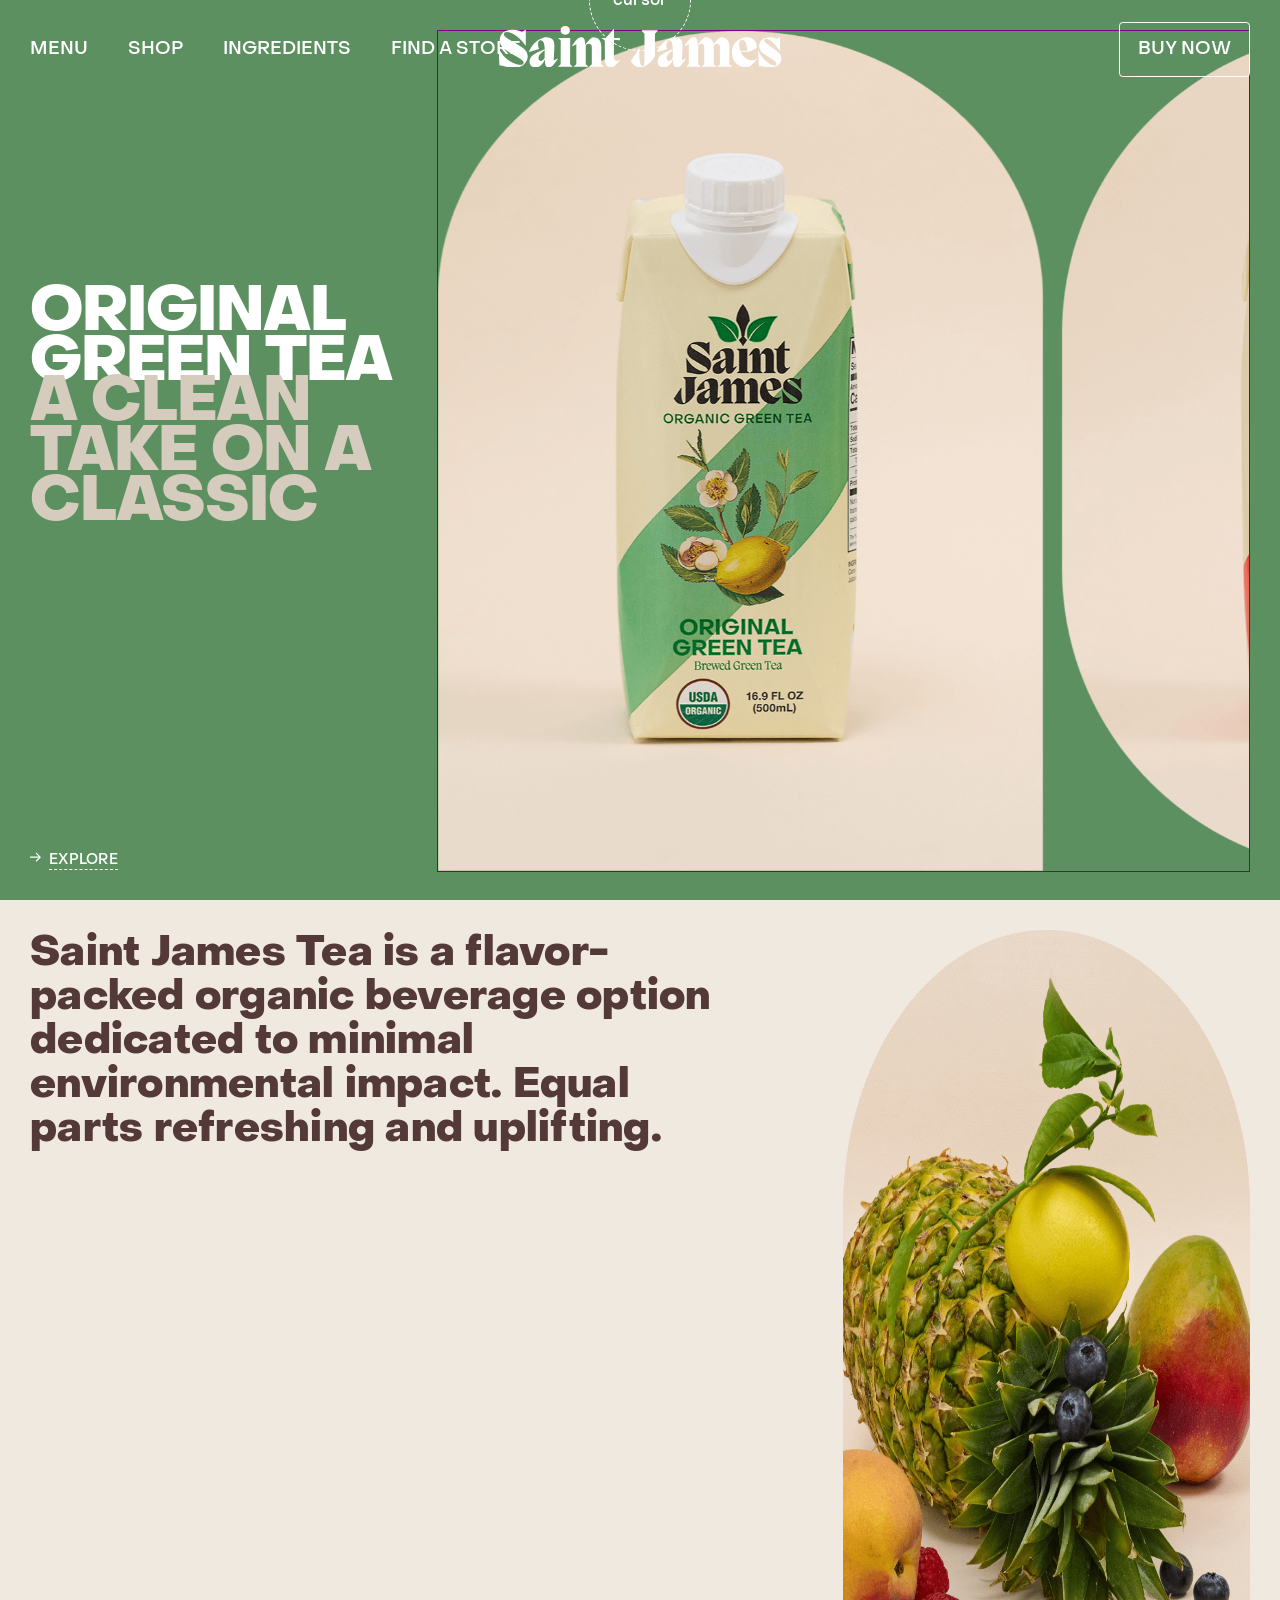
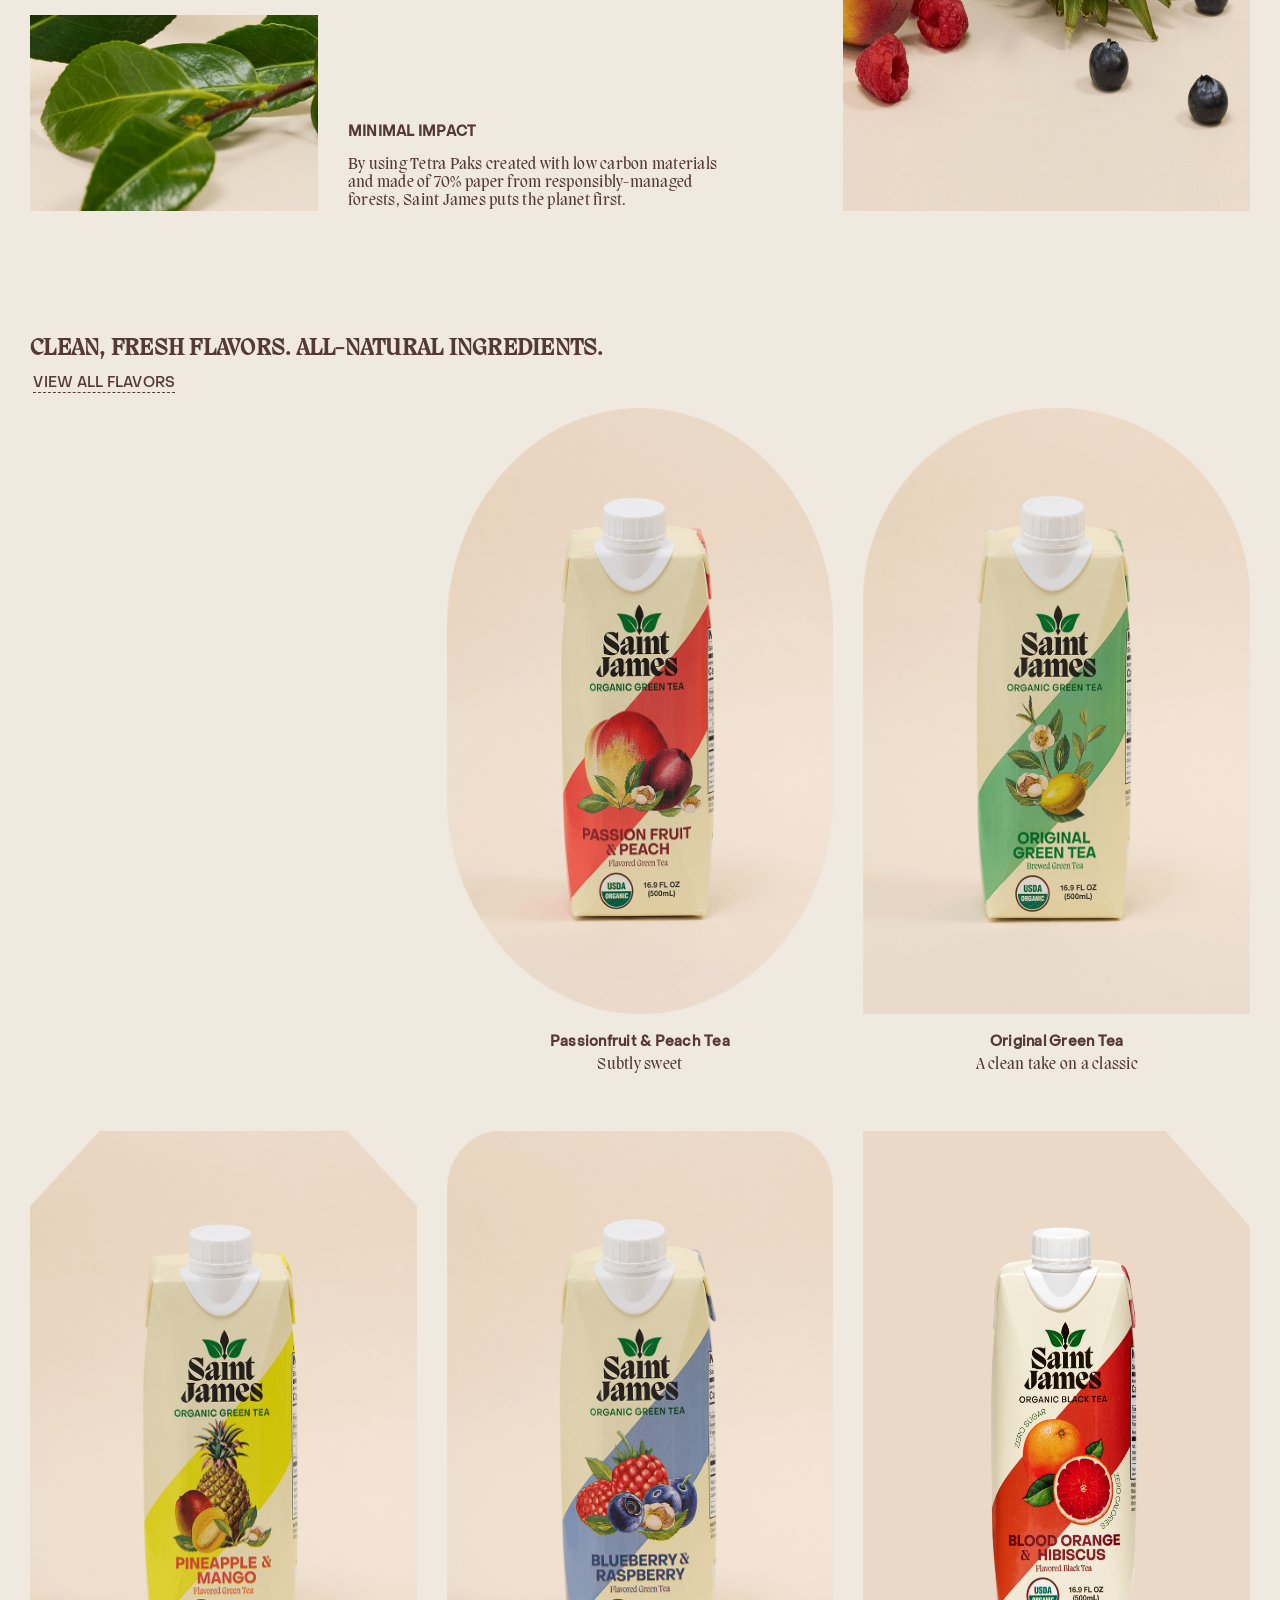
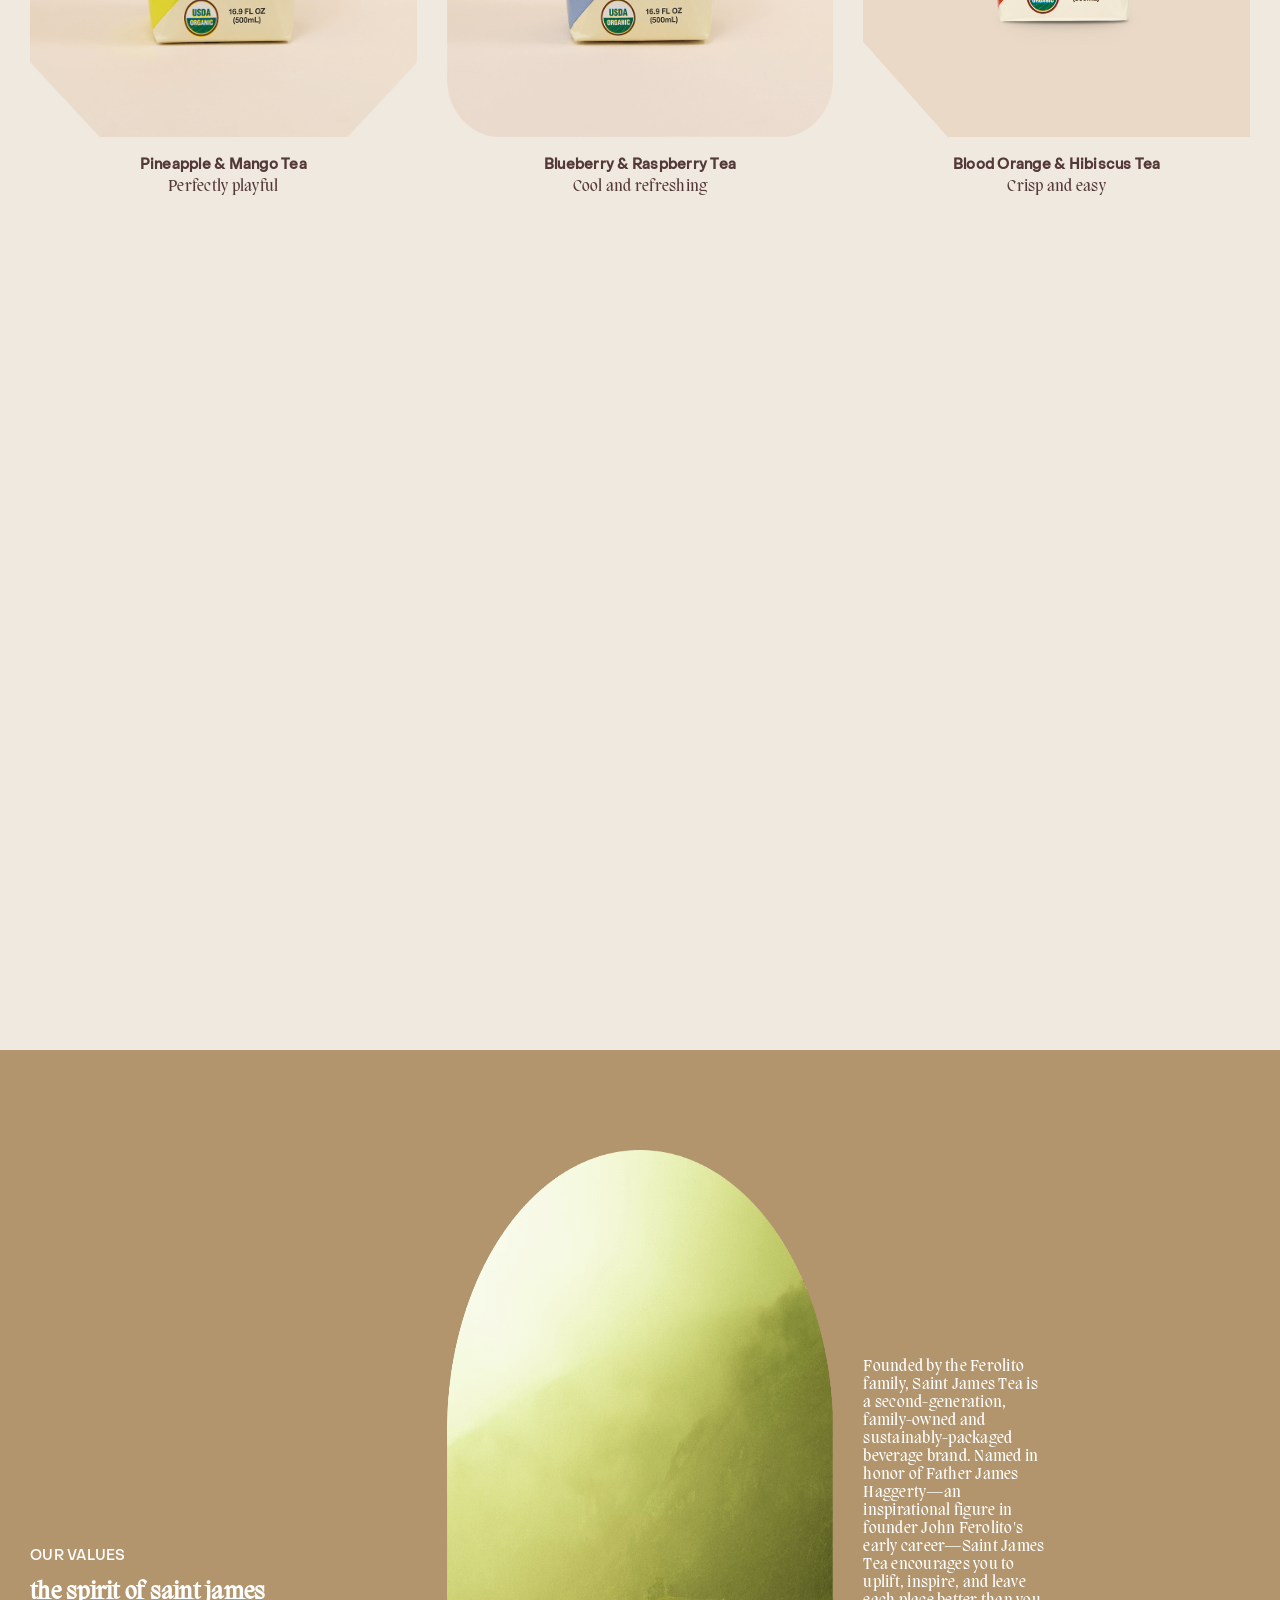
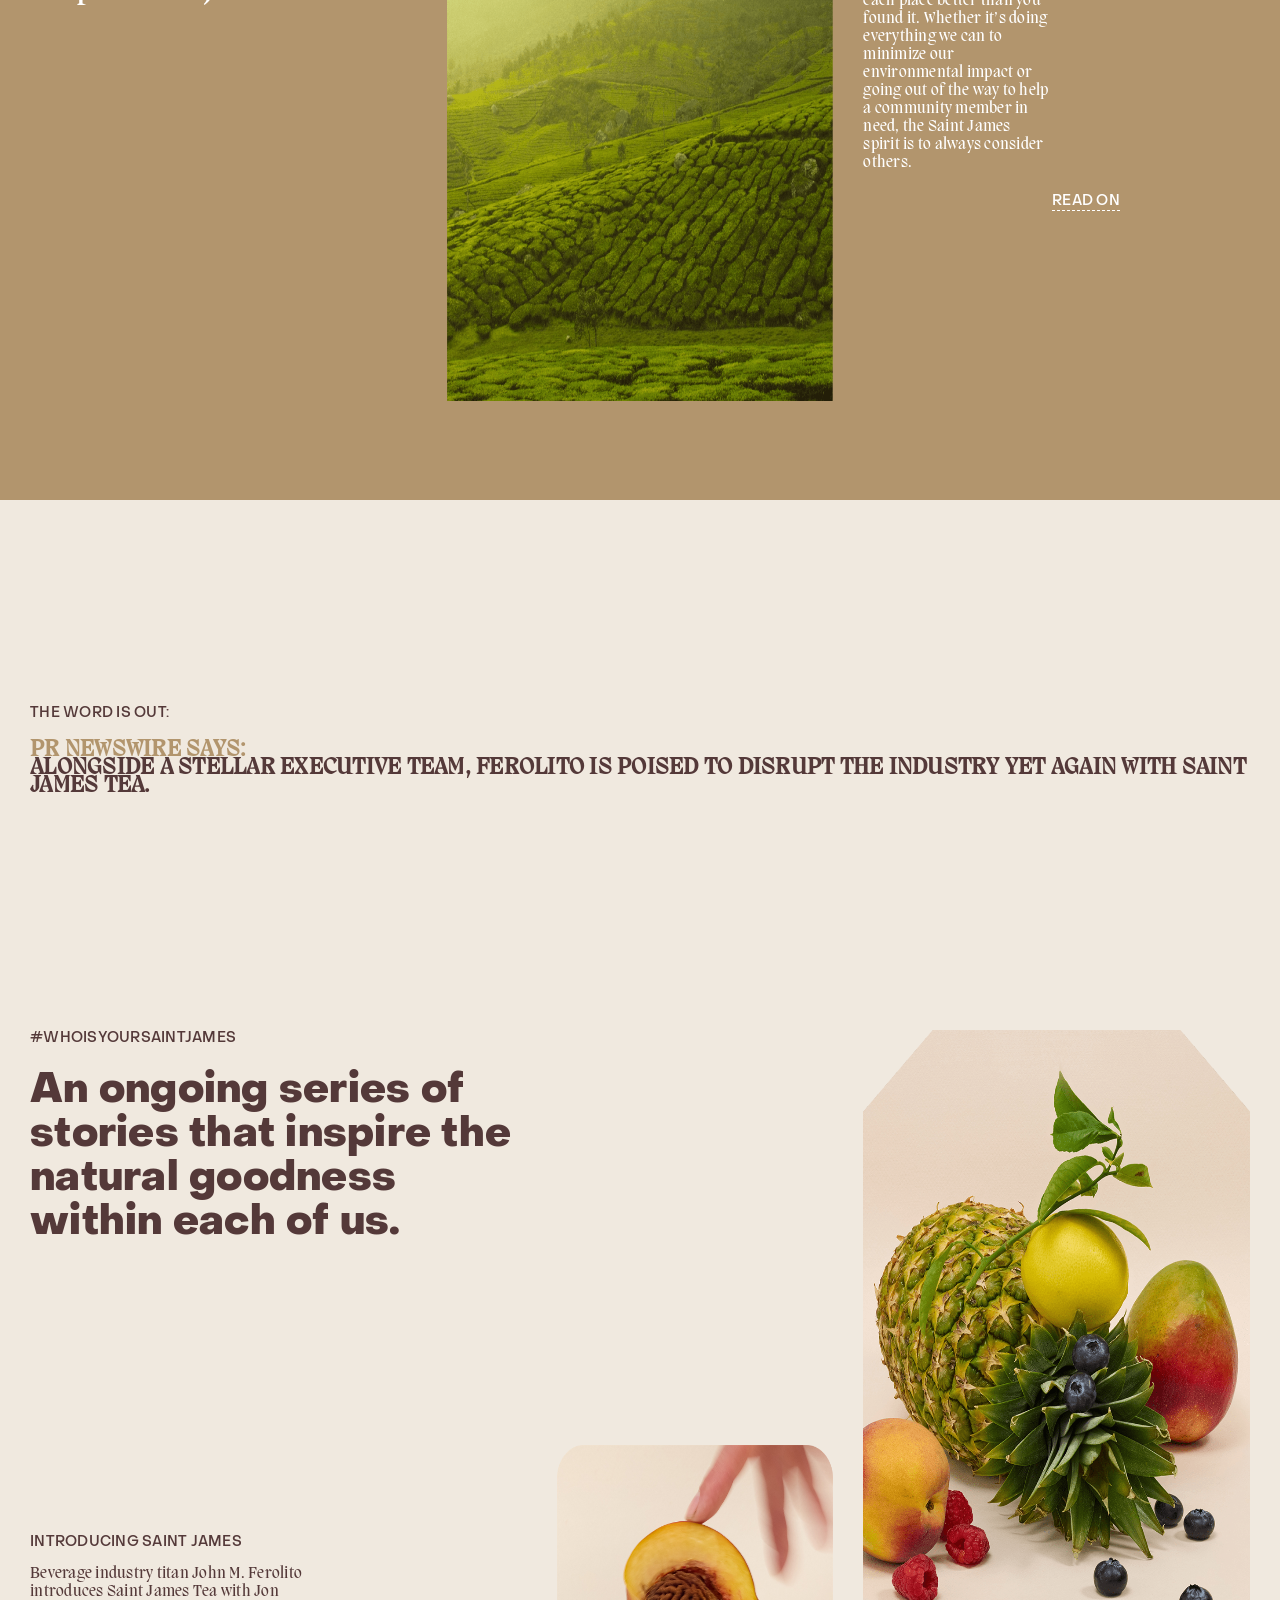
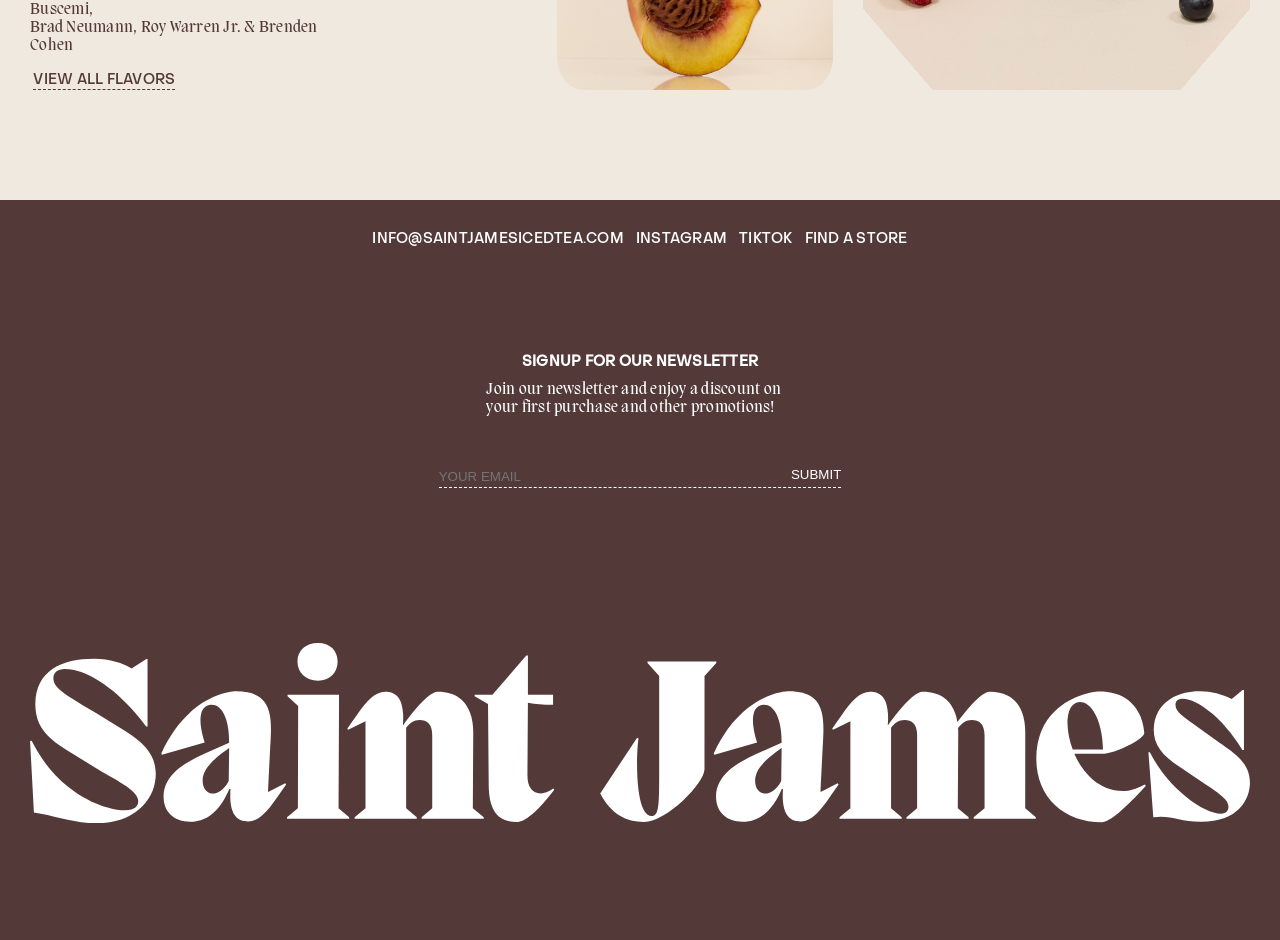
==== commit a962c7e4: "git commit" ====
--- a/index.html
+++ b/index.html
@@ -68,7 +68,7 @@
     </div>
 
 
-    <main class="main1 grid grid2">
+    <main class="main1 grid grid2" onclick="onClick();">
         <div class="sentences">
             <div></div>
             <div class="visible">
--- a/style.css
+++ b/style.css
@@ -175,13 +175,13 @@
   align-items: flex-start;
   height: 100%;
   z-index: 3;
-  white-space: wrap;
+  white-space: normal;
   position: relative;
 }
 
 main .sentences .visible {
   opacity: 1;
-  width: inherit;
+  width: 100%;
   position: absolute;
   display: flex;
   top: 50%;
@@ -206,7 +206,7 @@
   margin-bottom: 23rem;
   /* display: none; */
 }
-main .sentences .white.show{
+main .sentences .white.show {
   display: block;
 }
 main .sentences .brown {
@@ -721,8 +721,16 @@
 
 main .swiper3 .swiper-wrapper .swiper-slide {
   display: flex;
-  flex: 0 0 85%;
-}
+  /* flex: 0 0 85%; */
+}
+
+/* main .swiper3 .swiper-wrapper .swiper-slide:nth-child(3n){
+  left: -14%;
+} */
+
+/* main .swiper3 .swiper-wrapper .swiper-slide:nth-child(2),.swiper-slide-active{
+  left: -35%;
+} */
 
 .swiper3 .swiper-button-next {
   color: transparent;
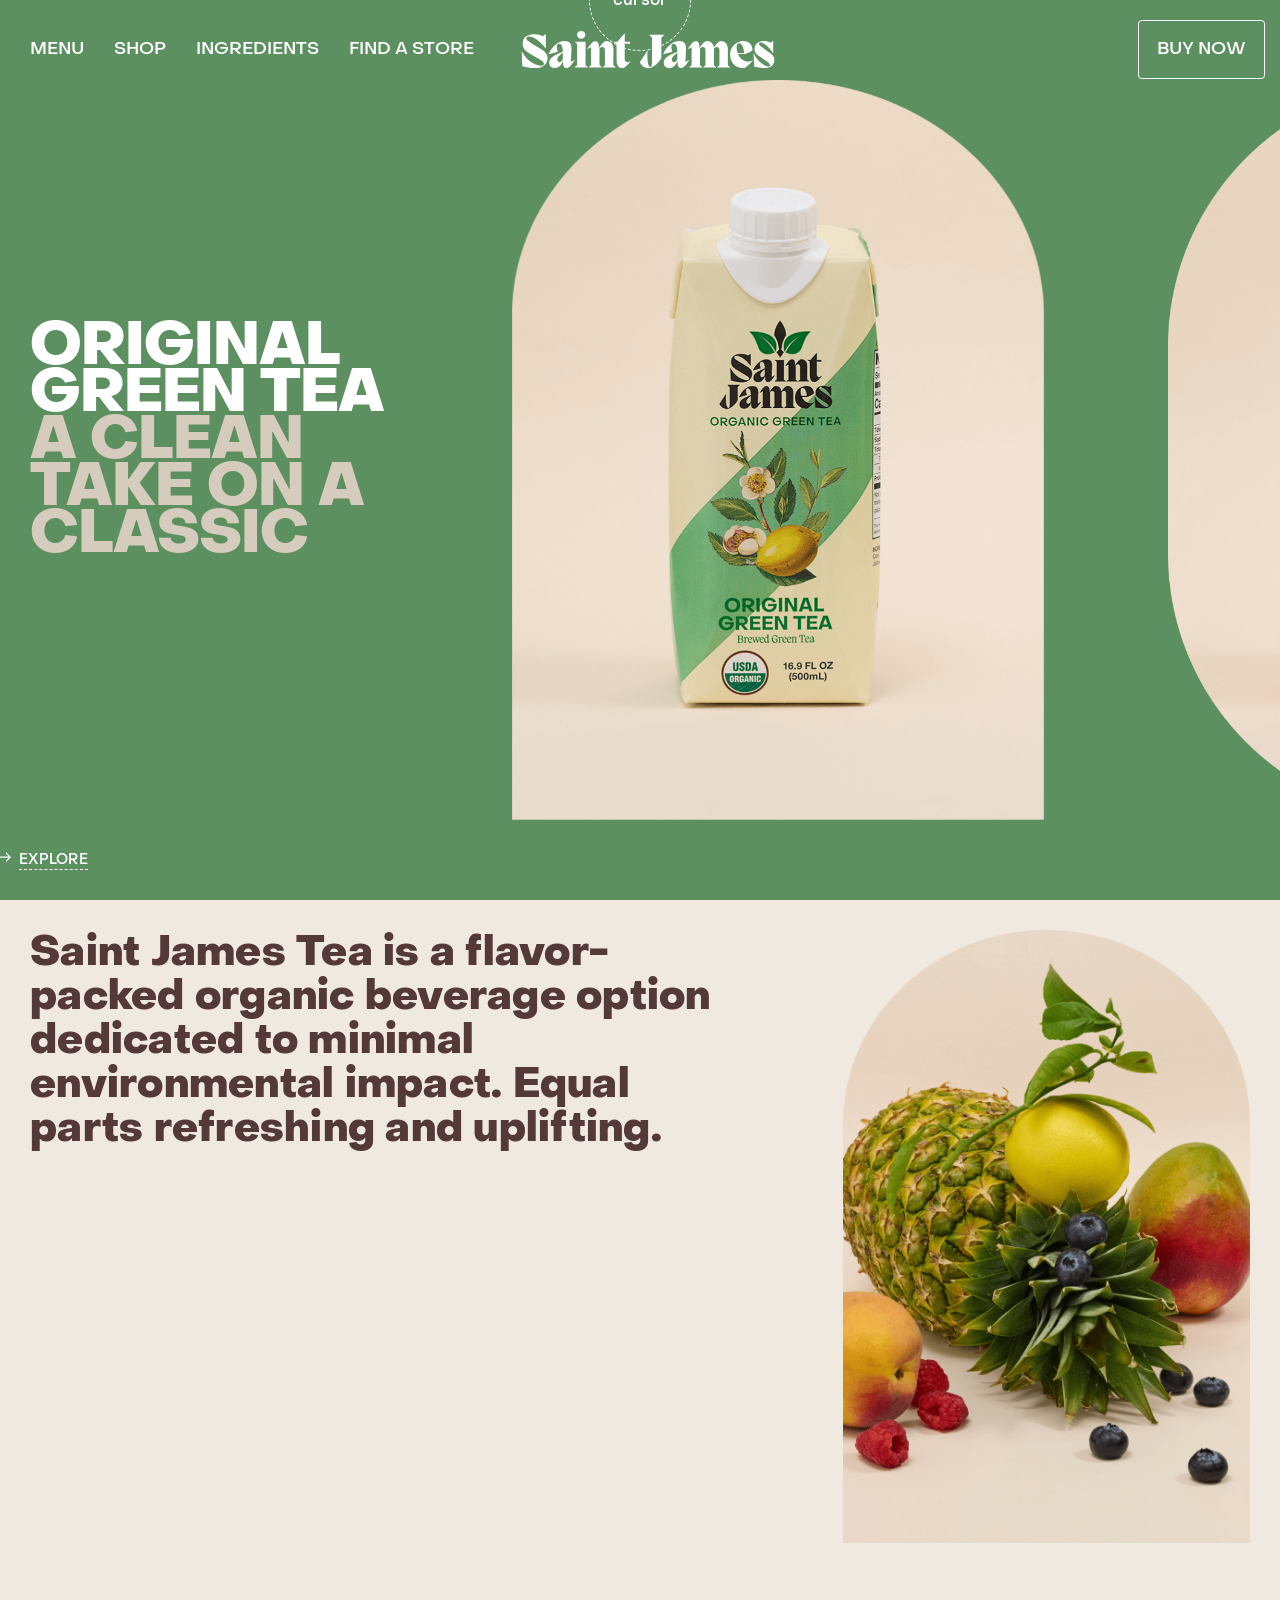
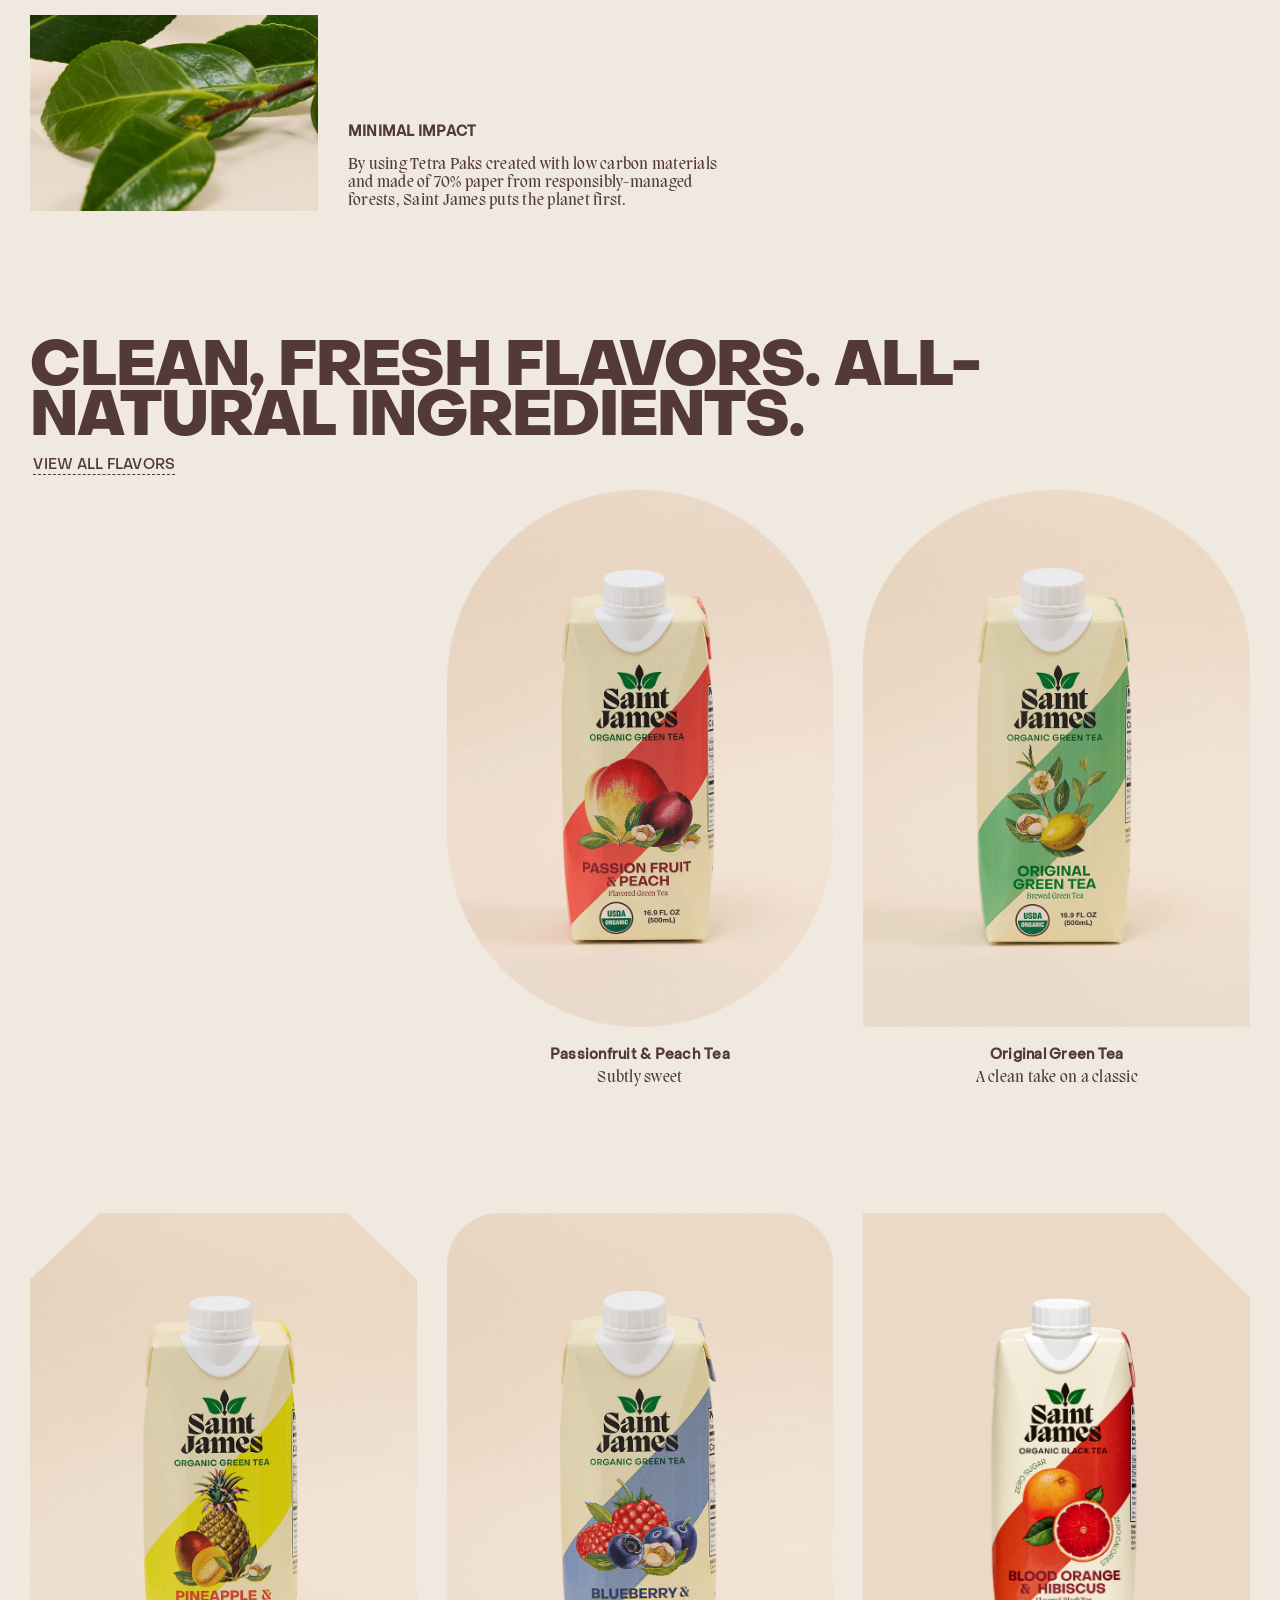
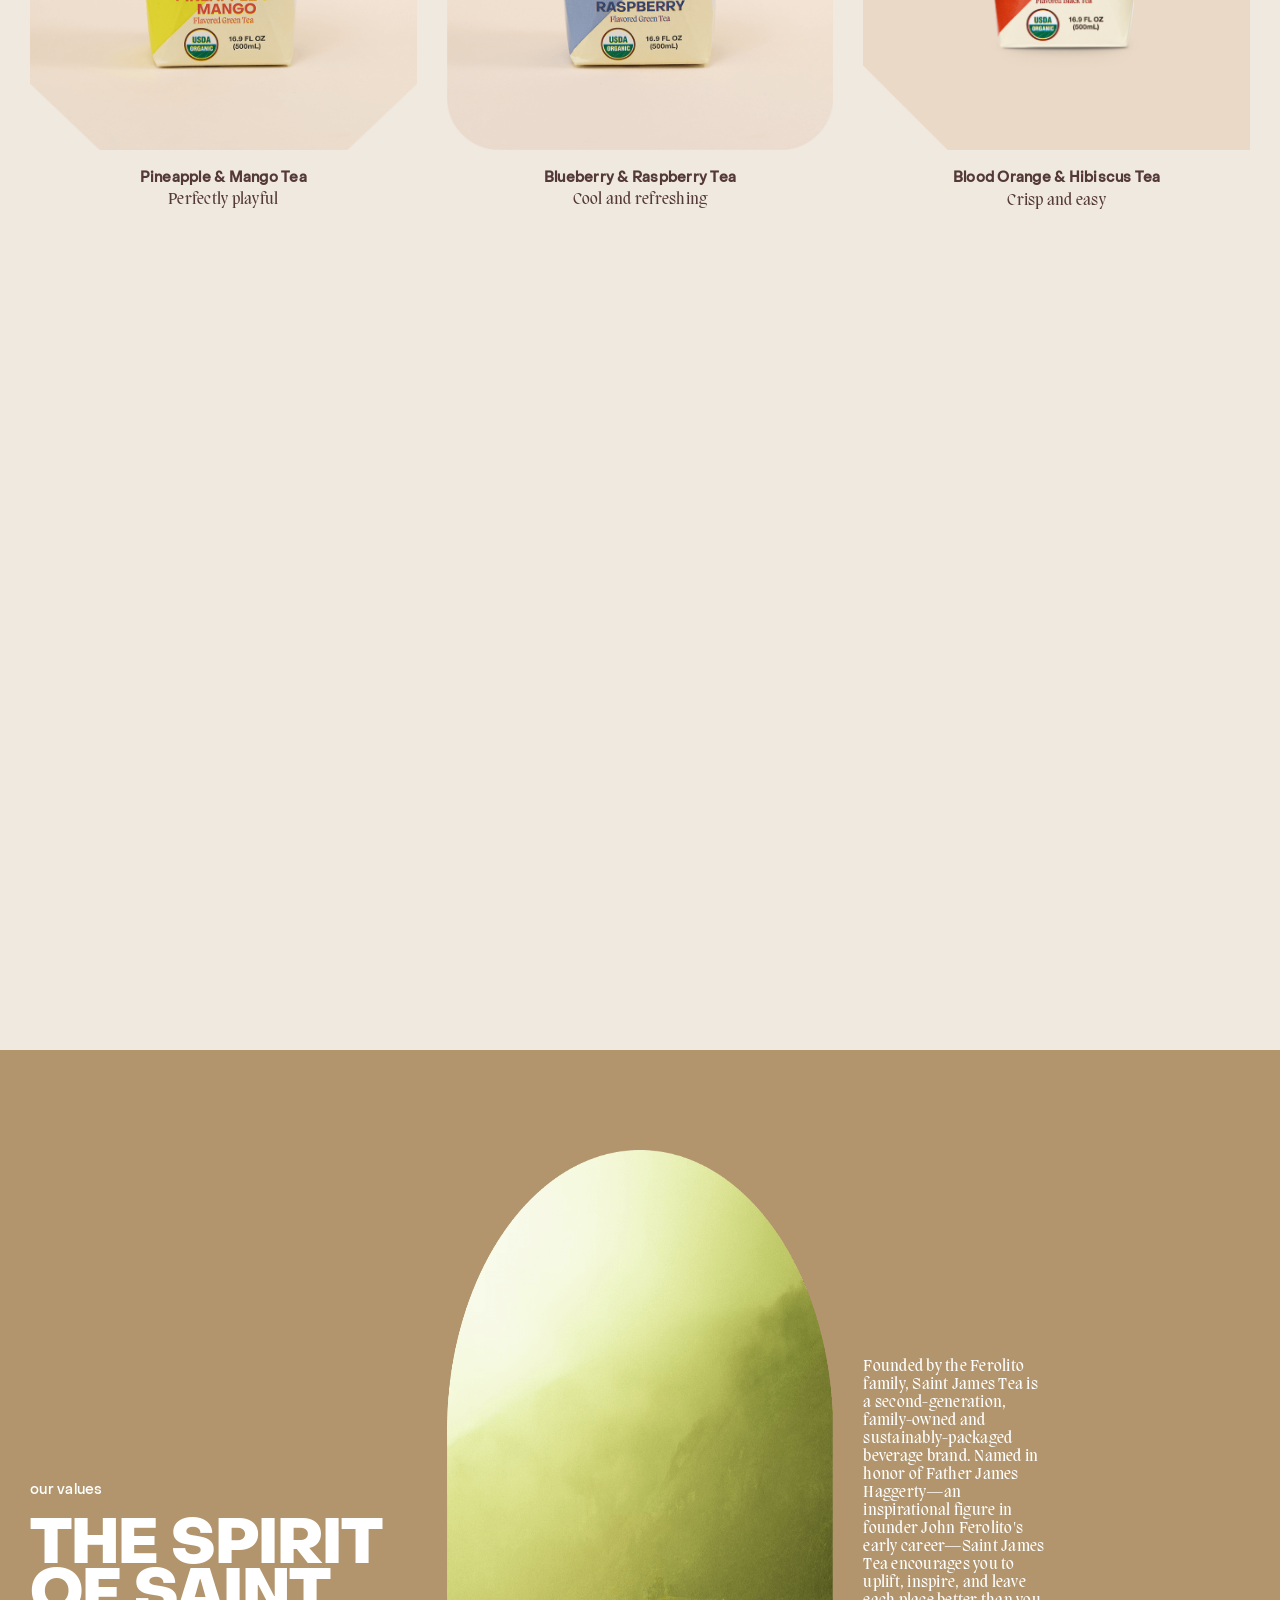
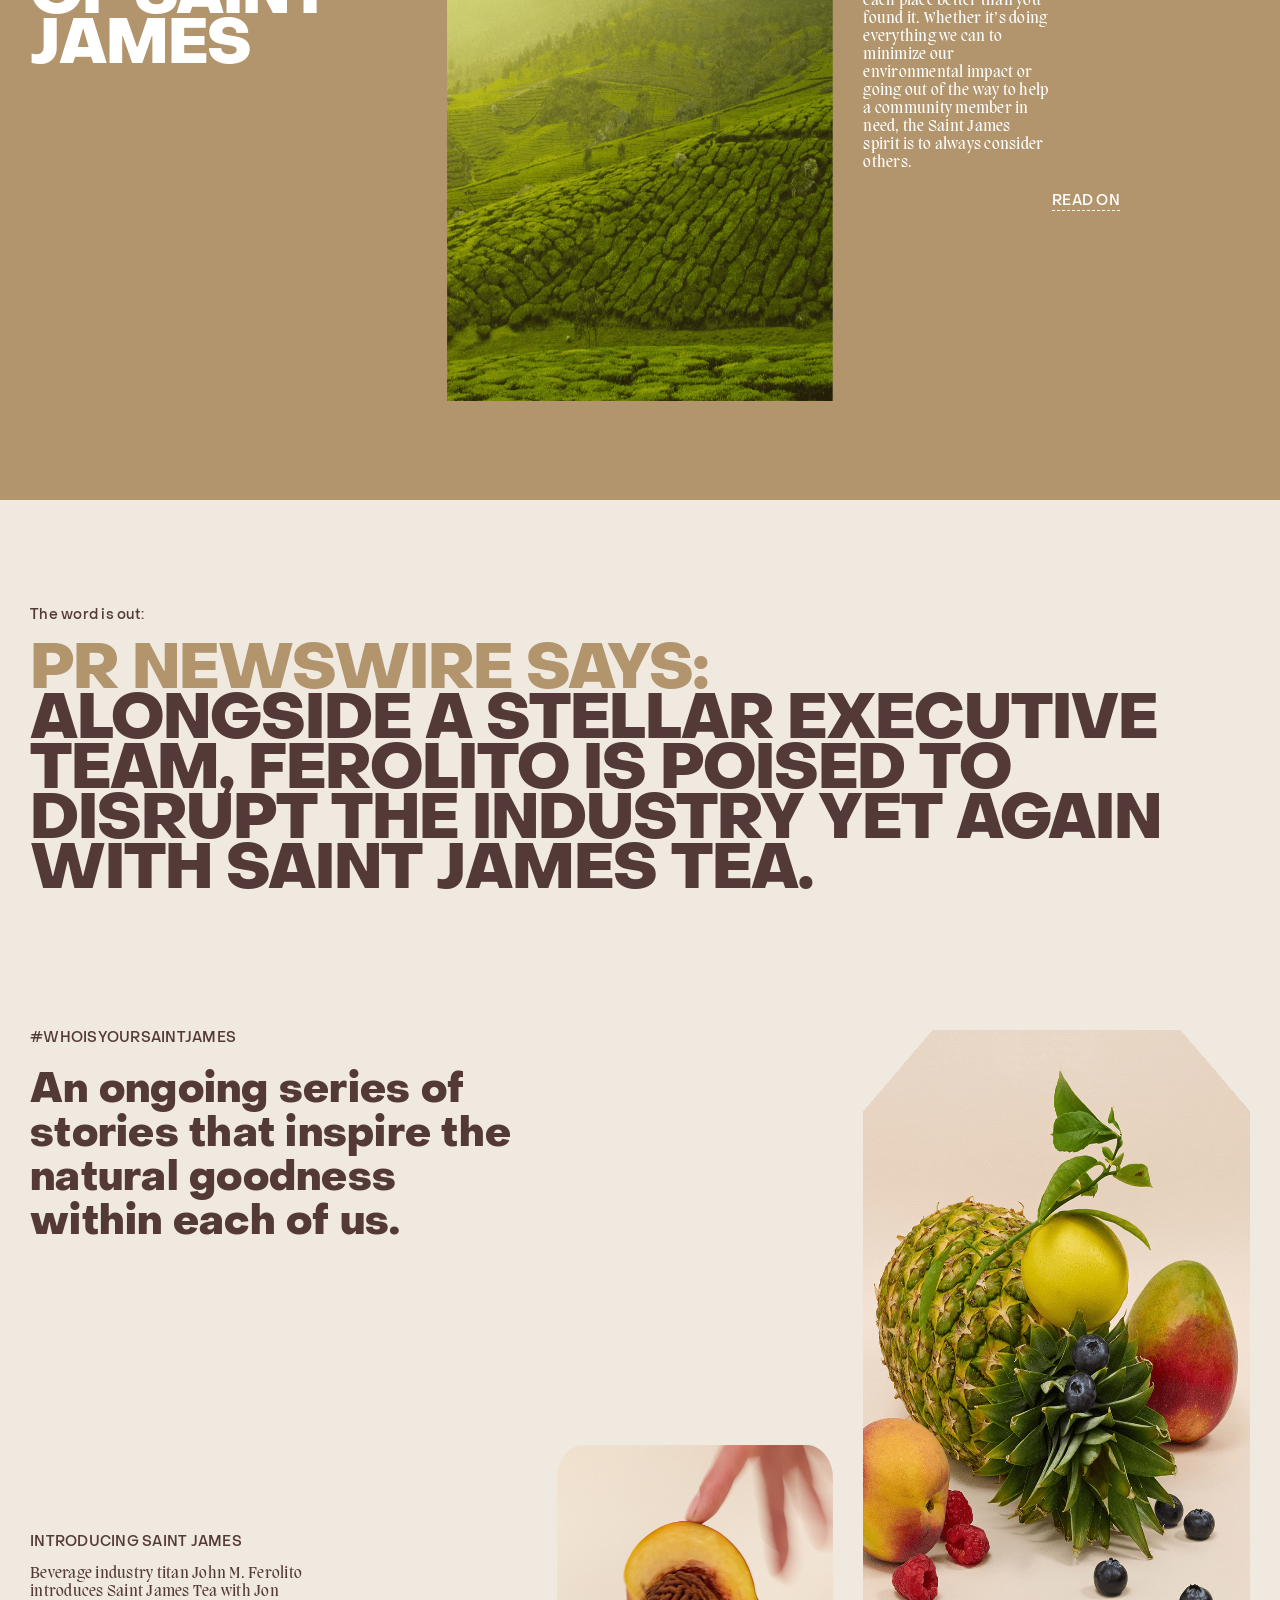
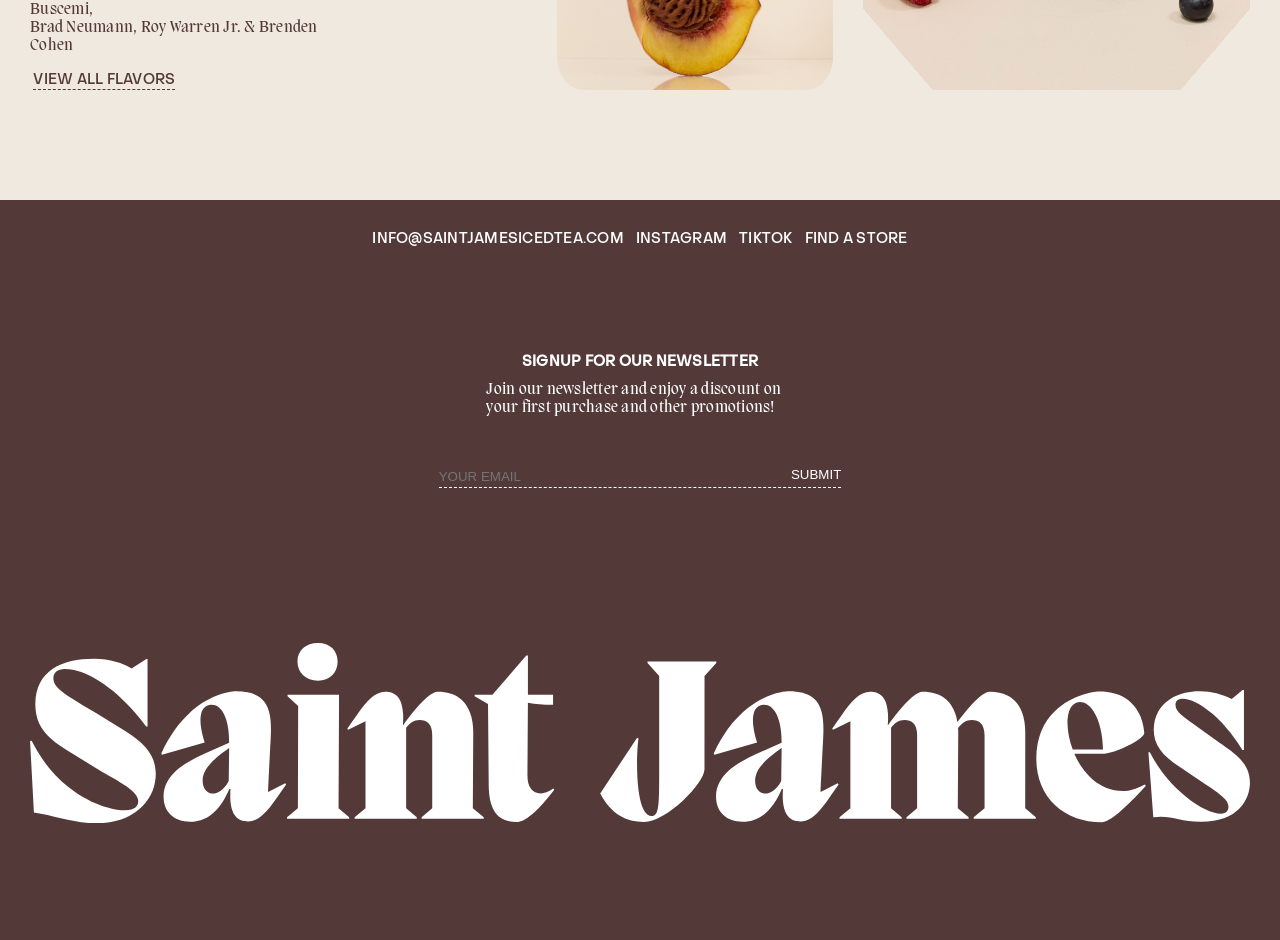
==== commit 5389e12e: "반응형 작업중" ====
--- a/index.html
+++ b/index.html
@@ -68,26 +68,11 @@
     </div>
 
 
-    <main class="main1 grid grid2" onclick="onClick();">
+    <main class="main1 grid grid2">
         <div class="sentences">
             <div></div>
             <div class="visible">
                 <h1 class="white"></h1>
-                <!-- <h1 class="white">
-                    Original green tea
-                </h1>
-                <h1 class="white">
-                    passionfruit&peach tea
-                </h1>
-                <h1 class="white">
-                    pineapple&mango tea
-                </h1>
-                <h1 class="white">
-                    blueberry&rasberry tea
-                </h1>
-                <h1 class="white">
-                    Blood Orange & Hibiscus Tea
-                </h1> -->
                 <h1 class="brown"></h1>
             </div>
             <div class="explore">
@@ -101,8 +86,6 @@
                 </a>
             </div>
         </div>
-
-        <div class="mobile_main"></div>
 
             <div class="swiper swiper3">
 
@@ -116,8 +99,27 @@
                         <div class="swiper-slide"><img src="./img/6f111ee96c01a436f6e3be2da3af301da516b4a8-800x1111.png" alt="" sizes="(min-width: 940px) 50vw, 100vw" /></div>
                     </div>
                     <div class="swiper-button-next"></div>
-
-            </div>
+            </div>
+            
+        <div class="mobile_main">
+            <div class="sentences show">
+                <div></div>
+                <div class="visible">
+                    <h1 class="white"></h1>
+                    <h1 class="brown"></h1>
+                </div>
+                <div class="explore">
+                    <a href="#">
+                        <div class="w-11">
+                            <svg viewBox="0 0 15 14">
+                                <path fill-rule="evenodd" clip-rule="evenodd" d="M12.0644 7.75H0.125V6.25H12.0644L7.71973 1.90533L8.78039 0.844666L14.9357 7L8.78039 13.1553L7.71973 12.0947L12.0644 7.75Z" fill="#fff"></path>
+                            </svg>
+                        </div>
+                        <span>explore</span>
+                    </a>
+                </div>
+            </div>
+        </div>
 
     </main>
 
@@ -156,34 +158,49 @@
         <div class="grid grid-p">
             <div class="inner"></div>
             <div class="inner">
-                <img src="./img/Passionfruit & Peach Tea packaging.png" alt="" sizes="(min-width: 940px) 50vw, 100vw">
+                <div class="blur">
+                    <img src="./img/Passionfruit & Peach Tea packaging.png" alt="" sizes="(min-width: 940px) 50vw, 100vw">
+                    <p>explore</p>
+                </div>
                 <div class="p-txt">
                     <h4>Passionfruit & Peach Tea</h4>
                     <p>Subtly sweet</p>
                 </div>
             </div>
             <div class="inner">
-                <img src="./img/Green tea packaging.png" alt="" sizes="(min-width: 940px) 50vw, 100vw">
+                <div class="blur">
+                    <img src="./img/Green tea packaging.png" alt="" sizes="(min-width: 940px) 50vw, 100vw">
+                    <p>explore</p>
+                </div>
                 <div class="p-txt">
                     <h4>Original Green Tea</h4>
                     <p>A clean take on a classic</p>
                 </div>
             </div>
             <div class="inner">
-                <img src="./img/Pineapple & Mango packaging.png" alt="" sizes="(min-width: 940px) 50vw, 100vw">
+                <div class="blur">
+                    <img src="./img/Pineapple & Mango packaging.png" alt="" sizes="(min-width: 940px) 50vw, 100vw">
+                    <p>explore</p>
+                </div>
                 <div class="p-txt">
                     <h4>Pineapple & Mango Tea</h4>
                     <p>Perfectly playful</p>
                 </div>
             </div>
             <div class="inner">
-                <img src="./img/Blueberry & Raspberry packaging.png" alt="" sizes="(min-width: 940px) 50vw, 100vw">
+                <div class="blur">
+                    <img src="./img/Blueberry & Raspberry packaging.png" alt="" sizes="(min-width: 940px) 50vw, 100vw">
+                    <p>explore</p>
+                </div>
                 <div class="p-txt">
                     <h4>Blueberry & Raspberry Tea</h4>
                     <p>Cool and refreshing</p></div>
                 </div>
             <div class="inner">
-                <img src="./img/6f111ee96c01a436f6e3be2da3af301da516b4a8-800x1111.png" alt="" sizes="(min-width: 940px) 50vw, 100vw">
+                <div class="blur">
+                    <img src="./img/6f111ee96c01a436f6e3be2da3af301da516b4a8-800x1111.png" alt="" sizes="(min-width: 940px) 50vw, 100vw">
+                    <p>explore</p>
+                </div>
                 <div class="p-txt">
                     <h4>Blood Orange & Hibiscus Tea</h4>
                     <p>Crisp and easy</p>
--- a/style.css
+++ b/style.css
@@ -73,7 +73,7 @@
   width: 100%;
   height: 100vh;
   background-color: rgb(93 144 97);
-  padding: 3rem;
+  padding: 3rem 0 3rem 0rem;
   box-sizing: border-box;
   position: relative;
   overflow: hidden;
@@ -82,7 +82,7 @@
 header {
   position: fixed;
   padding-left: 3rem;
-  padding-right: 3rem;
+  padding-right: 1.5rem;
   transition: all 0.15s;
   z-index: 10;
   top: 0;
@@ -117,7 +117,7 @@
 }
 
 header > ul.flex > li > ul > li:not(:first-child) {
-  padding-left: 2rem;
+  padding-left: 1rem;
 }
 
 header > ul.flex > li > ul > li {
@@ -137,26 +137,27 @@
 
 header > ul.flex > li.hd-btn {
   border: 1px solid #fff;
-  padding: 1.8rem;
+  padding: 2rem 1.8rem;
   box-sizing: border-box;
   border-radius: 0.375rem;
 }
 
 header > ul.flex > li.hd-btn:hover {
-  transform: scale(1.2);
+  transform: scale(1.1);
   transition: 0.3s;
 }
 
 header > ul.flex > li > .absolute > .logo {
-  width: 28.3rem;
+  width: 25.3rem;
   height: 3rem;
+  margin-top: 10px;
 }
 
 header > ul.flex h4 {
   color: #fff;
-  font-size: 1.8rem;
+  font-size: 1.75rem;
   line-height: 16.8px;
-  letter-spacing: 0;
+  letter-spacing: 0px;
   font-family: Object Sans Medium, times new roman;
   font-weight: inherit;
 }
@@ -182,20 +183,23 @@
 main .sentences .visible {
   opacity: 1;
   width: 100%;
-  position: absolute;
-  display: flex;
-  top: 50%;
+  /* position: absolute;
+  top: 50%; */
+  position: relative;
+  display: flex;
   align-items: center;
+  flex-direction: column;
+  padding-left: 3rem;
 }
 
 main .sentences .visible h1 {
   font-family: Object Sans Heavy, times new roman;
-  font-size: 6.2rem;
+  font-size: 6rem;
   letter-spacing: -1px;
-  line-height: 50px;
+  line-height: 4.7rem;
   text-transform: uppercase;
   opacity: 1;
-  position: absolute;
+  position: relative;
 }
 /* .op{
   opacity: 1;
@@ -203,8 +207,6 @@
 
 main .sentences .white {
   color: white;
-  margin-bottom: 23rem;
-  /* display: none; */
 }
 main .sentences .white.show {
   display: block;
@@ -336,10 +338,17 @@
 }
 
 .main2 .fruit-round img {
-  /* height: 705px;
-  width: 466px; */
-  height: calc(100% + 1px);
-  width: calc(100% + 1px);
+  /* height: calc(100% + 1px);
+  width: calc(100% + 1px); */
+  /* display: block;
+    height: calc(100% + 1px);
+    left: 50%;
+    opacity: 1;
+    top: 50%;
+    transform: translate3d(-50%,-50%,0);
+    transition: opacity .4s linear;
+    width: calc(100% + 1px);
+    position: absolute; */
 }
 
 .grid {
@@ -422,8 +431,12 @@
   padding-top: 1.6rem;
 }
 
-.main3 h1 {
-  width: 60%;
+section h1 {
+  font-size: 6.2rem;
+  letter-spacing: -1px;
+  line-height: 50px;
+  text-transform: uppercase;
+  font-family: Object Sans Heavy, times new roman;
 }
 
 .d-b {
@@ -445,10 +458,39 @@
   cursor: pointer;
 }
 
-.main3 .grid-p div img {
+.main3 .grid-p .inner .blur {
+  position: relative;
+}
+
+.main3 .grid-p .inner .blur p {
+  top: 50%;
+  left: 50%;
+  transform: translate(-50%, -50%);
+  position: absolute;
+  display: none;
+  color: #fff;
+  border: 1px solid #fff;
+  border-radius: 5px;
+  padding: 1rem;
+  font-size: 20px;
+  font-family: Object Sans Medium, times new roman;
+}
+
+.main3 .grid-p .inner .blur:hover p {
+  display: block;
+}
+
+.main3 .grid-p .inner .blur img {
   width: calc(100% + 1px);
   height: calc(100% + 1px);
 }
+
+section h1 
+
+/* .main3 .grid-p div img {
+  width: calc(100% + 1px);
+  height: calc(100% + 1px);
+} */
 
 .uppercase {
   text-transform: uppercase;
@@ -693,20 +735,13 @@
 }
 
 main .swiper3 {
-  border: 1px solid purple;
-  position: relative;
-  /* left 는 자유롭게 설정해서 다음페이지 보이는 정도 결정 */
-  left: 0%;
-  /* 중앙 정렬 */
-  top: 0;
-  bottom: 0;
+  position: relative;
+  left: 10%;
+  top: 6%;
   margin: auto 0;
   grid-column: span 8 / span 8;
   display: flex;
   height: 100%;
-  /* height는 임의로 설정한 것이니 변경시켜주는것이 좋을 것 같습니다. */
-  /* height: 100%;
-grid-column: span 8/ span 8; */
 }
 
 article .swiper3 img {
@@ -721,17 +756,103 @@
 
 main .swiper3 .swiper-wrapper .swiper-slide {
   display: flex;
-  /* flex: 0 0 85%; */
-}
-
-/* main .swiper3 .swiper-wrapper .swiper-slide:nth-child(3n){
-  left: -14%;
-} */
-
-/* main .swiper3 .swiper-wrapper .swiper-slide:nth-child(2),.swiper-slide-active{
-  left: -35%;
-} */
+  height: 88%;
+}
 
 .swiper3 .swiper-button-next {
   color: transparent;
 }
+
+@media screen and (max-width: 1270px) {
+.header > ul.flex li a h4 {
+  font-size: 1rem;
+}
+.explore{
+  padding-left: 3rem;
+}
+
+header > ul.flex > li > .absolute > .logo{
+  width: 20.3rem;
+}
+
+.grid2{
+  grid-template-columns: repeat(4,minmax(0,1fr));
+}
+
+.main2 .main2-tit {
+  font-size: 2.4rem;
+  line-height: 24px;
+  width: 100%;
+}
+
+.main2 .grid-le {
+  grid-column: 1/4;
+}
+
+.main2 .grid-le .grid-leaf .grid-ri {
+  margin-top: 0;
+}
+
+
+}
+
+/* @media screen and (max-width: 1352px) {
+  main .sentences .visible{
+    padding-left: 3rem;
+  }
+}
+
+@media screen and (max-width: 1345px) {
+  main .sentences .visible{
+    padding-left: 0;
+  }
+}
+
+@media screen and (max-width: 1202px) {
+  main .sentences .visible{
+    padding-left: 3rem;
+  }
+}
+
+@media screen and (max-width: 1176px) {
+  main .sentences .visible{
+    padding-left: 0;
+  }
+} */
+
+@media screen and (max-width: 968px) {
+  main .swiper3 .swiper-wrapper .swiper-slide {
+    flex: 0 0 85%;
+    object-fit: cover;
+  }
+
+  main .swiper3 .swiper-wrapper .swiper-slide img {
+    width: 40vw;
+  }
+
+  main .sentences .visible h1 {
+    font-size: 4.2rem;
+  }
+
+  main .mobile_main{
+    display: block;
+  }
+  
+  main .sentences {
+    display: none;
+  }
+
+  .mobile_main .sentences.show{
+    display: flex;
+  }
+}
+
+@media screen and (max-width: 658px) {
+  main .swiper3 .swiper-wrapper .swiper-slide img {
+    width: 25vw;
+  }
+
+  main .sentences .visible h1 {
+    font-size: 4.2rem;
+  }
+}
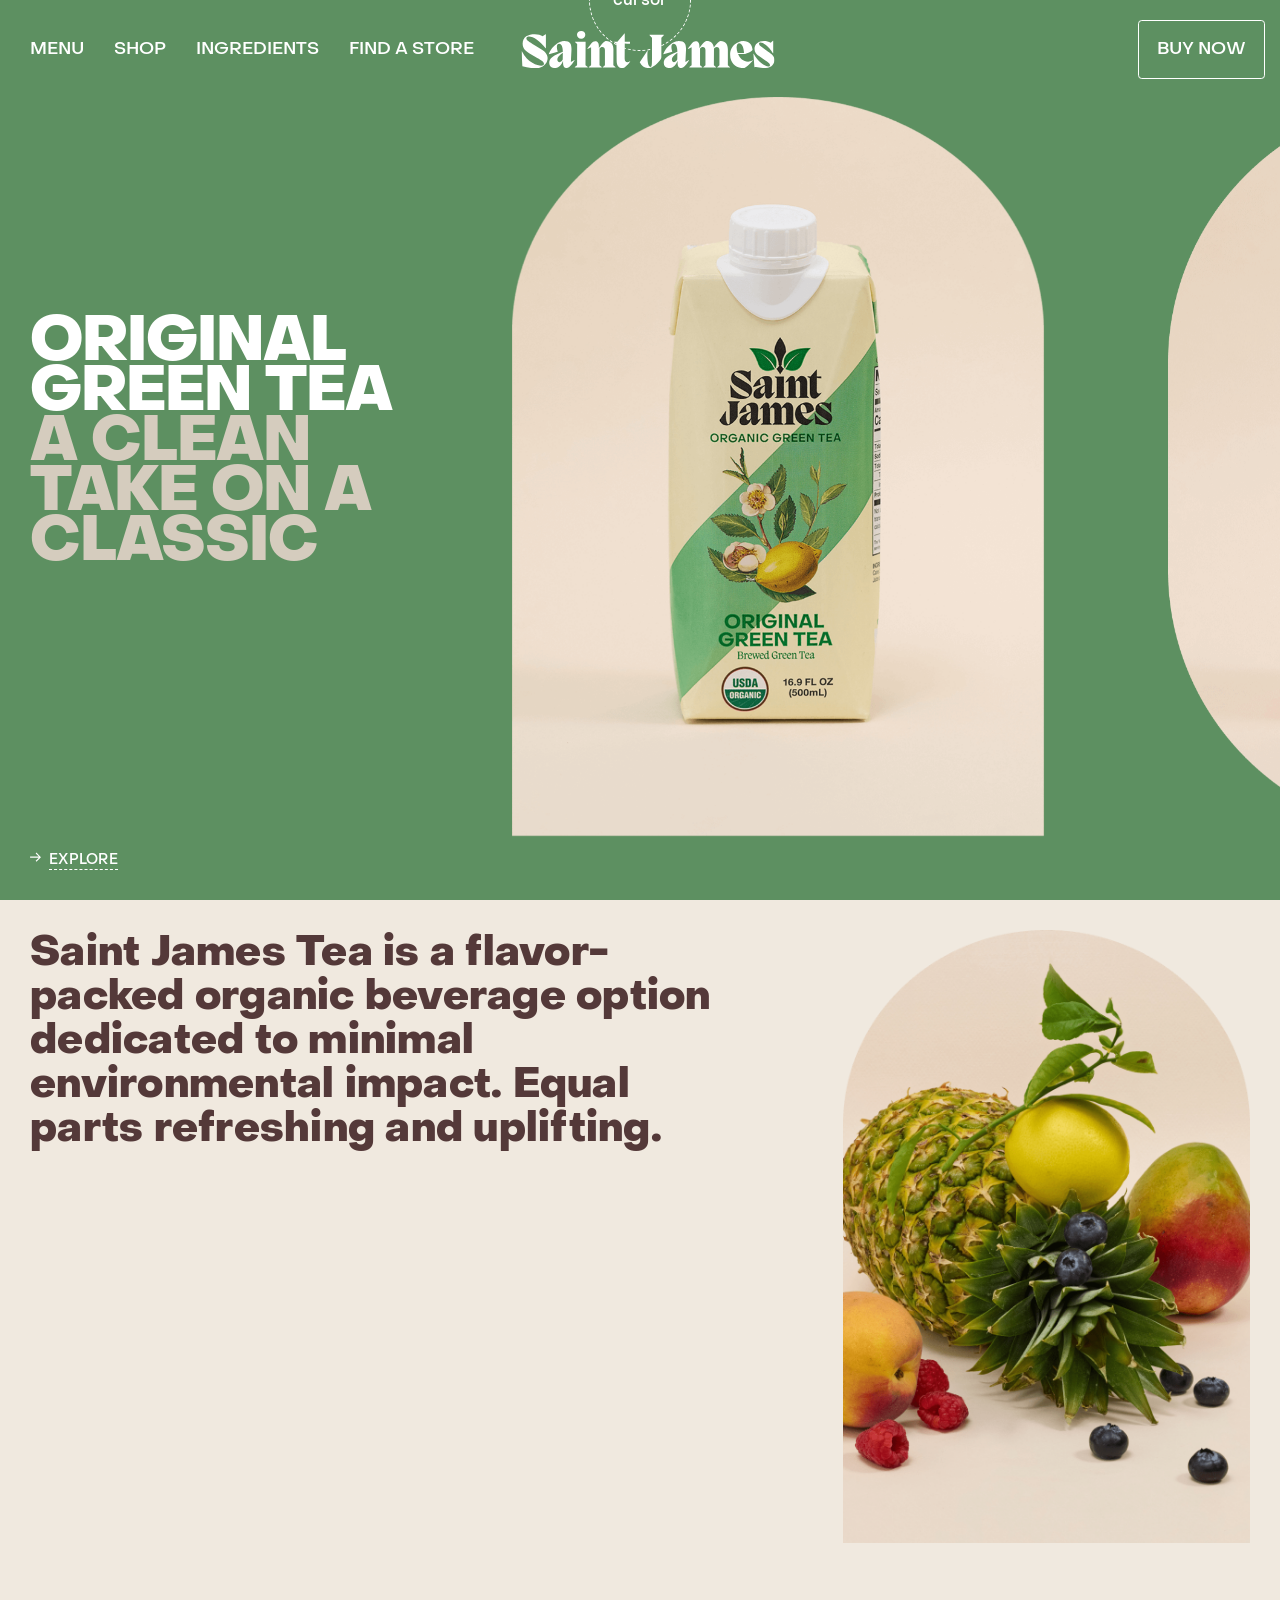
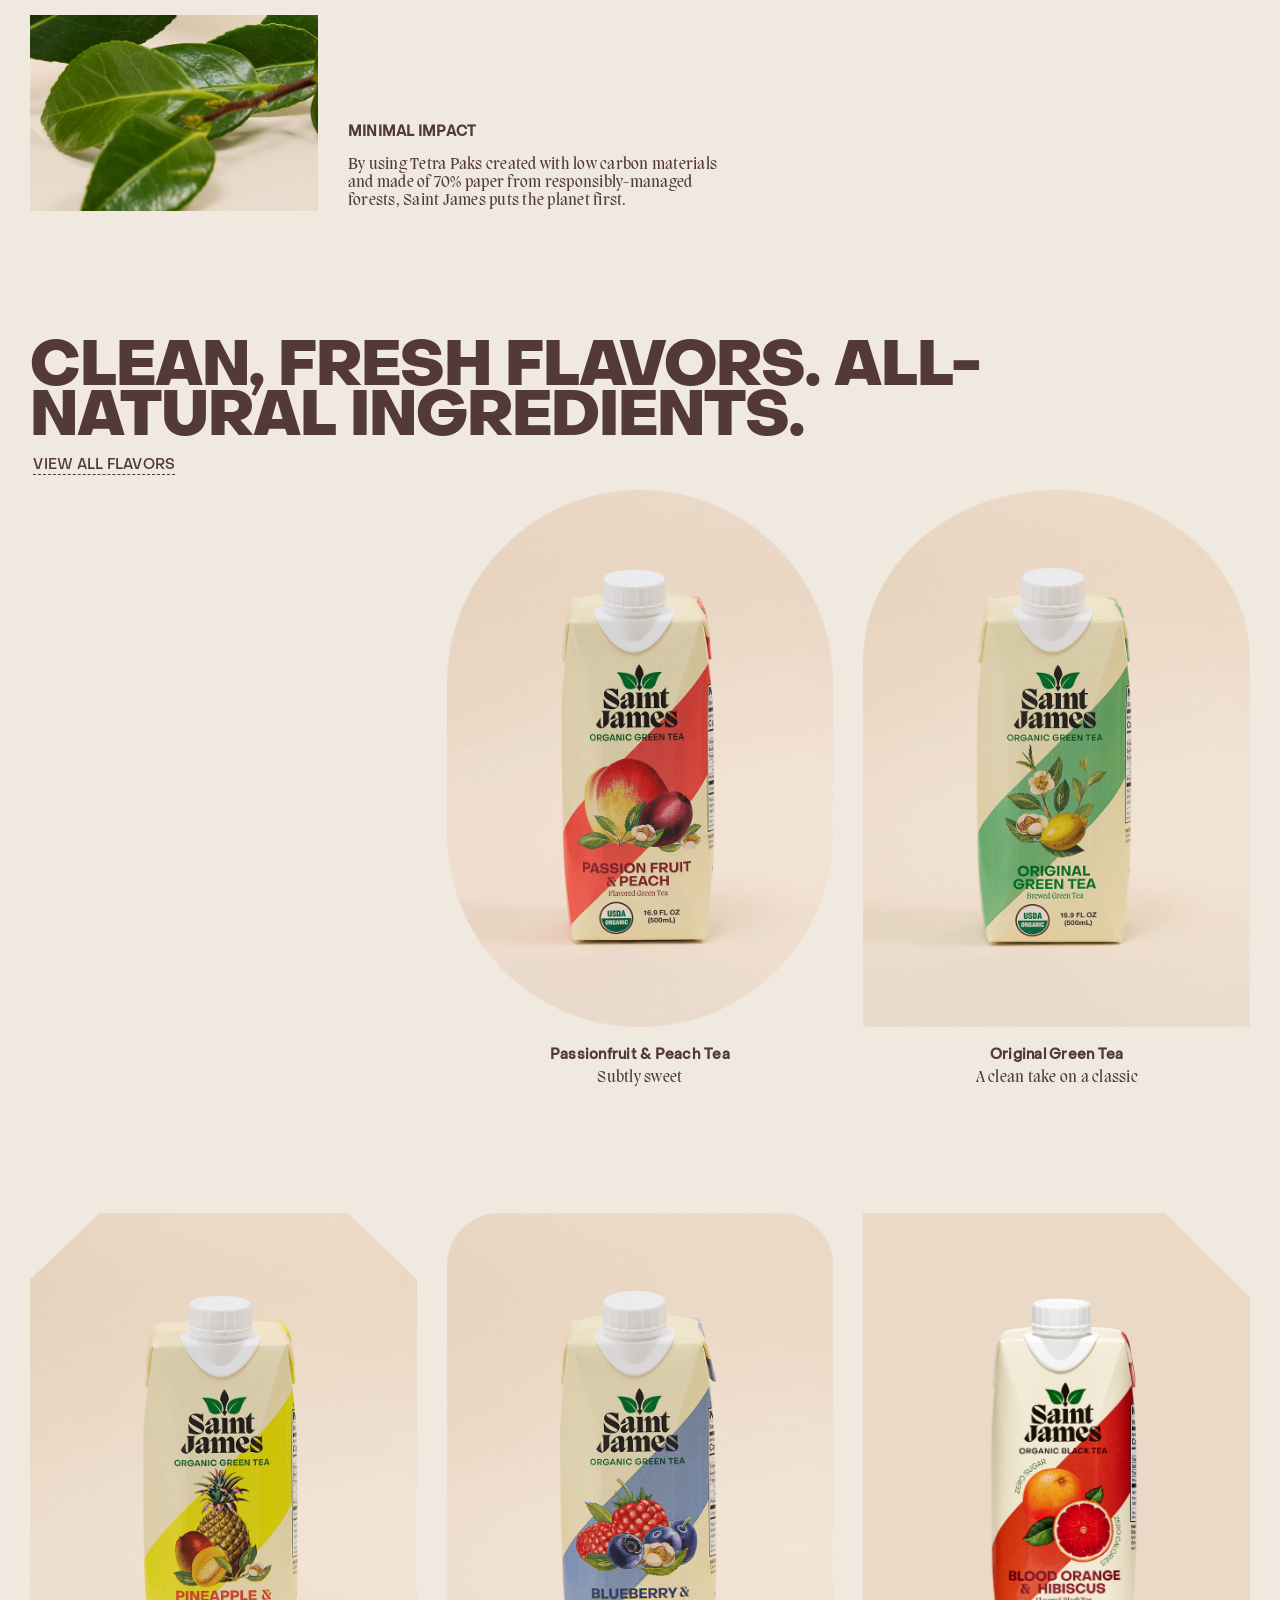
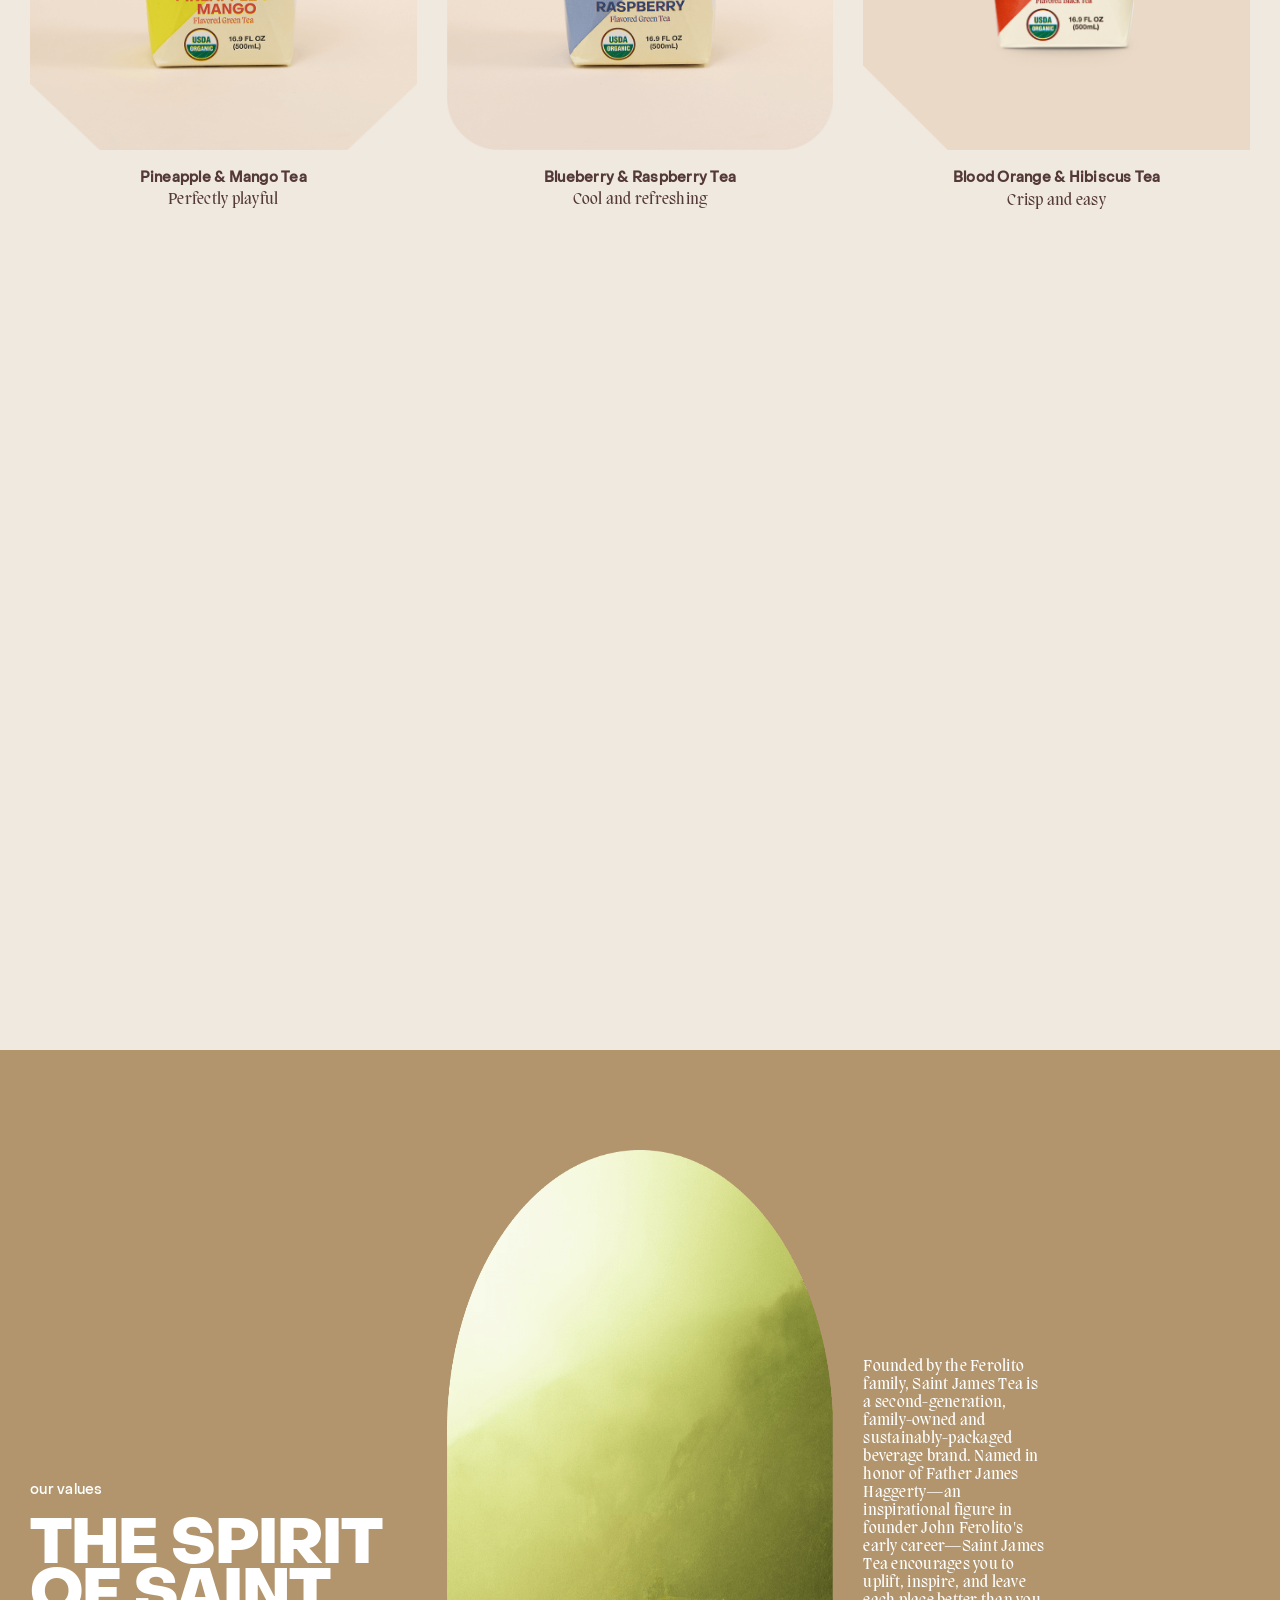
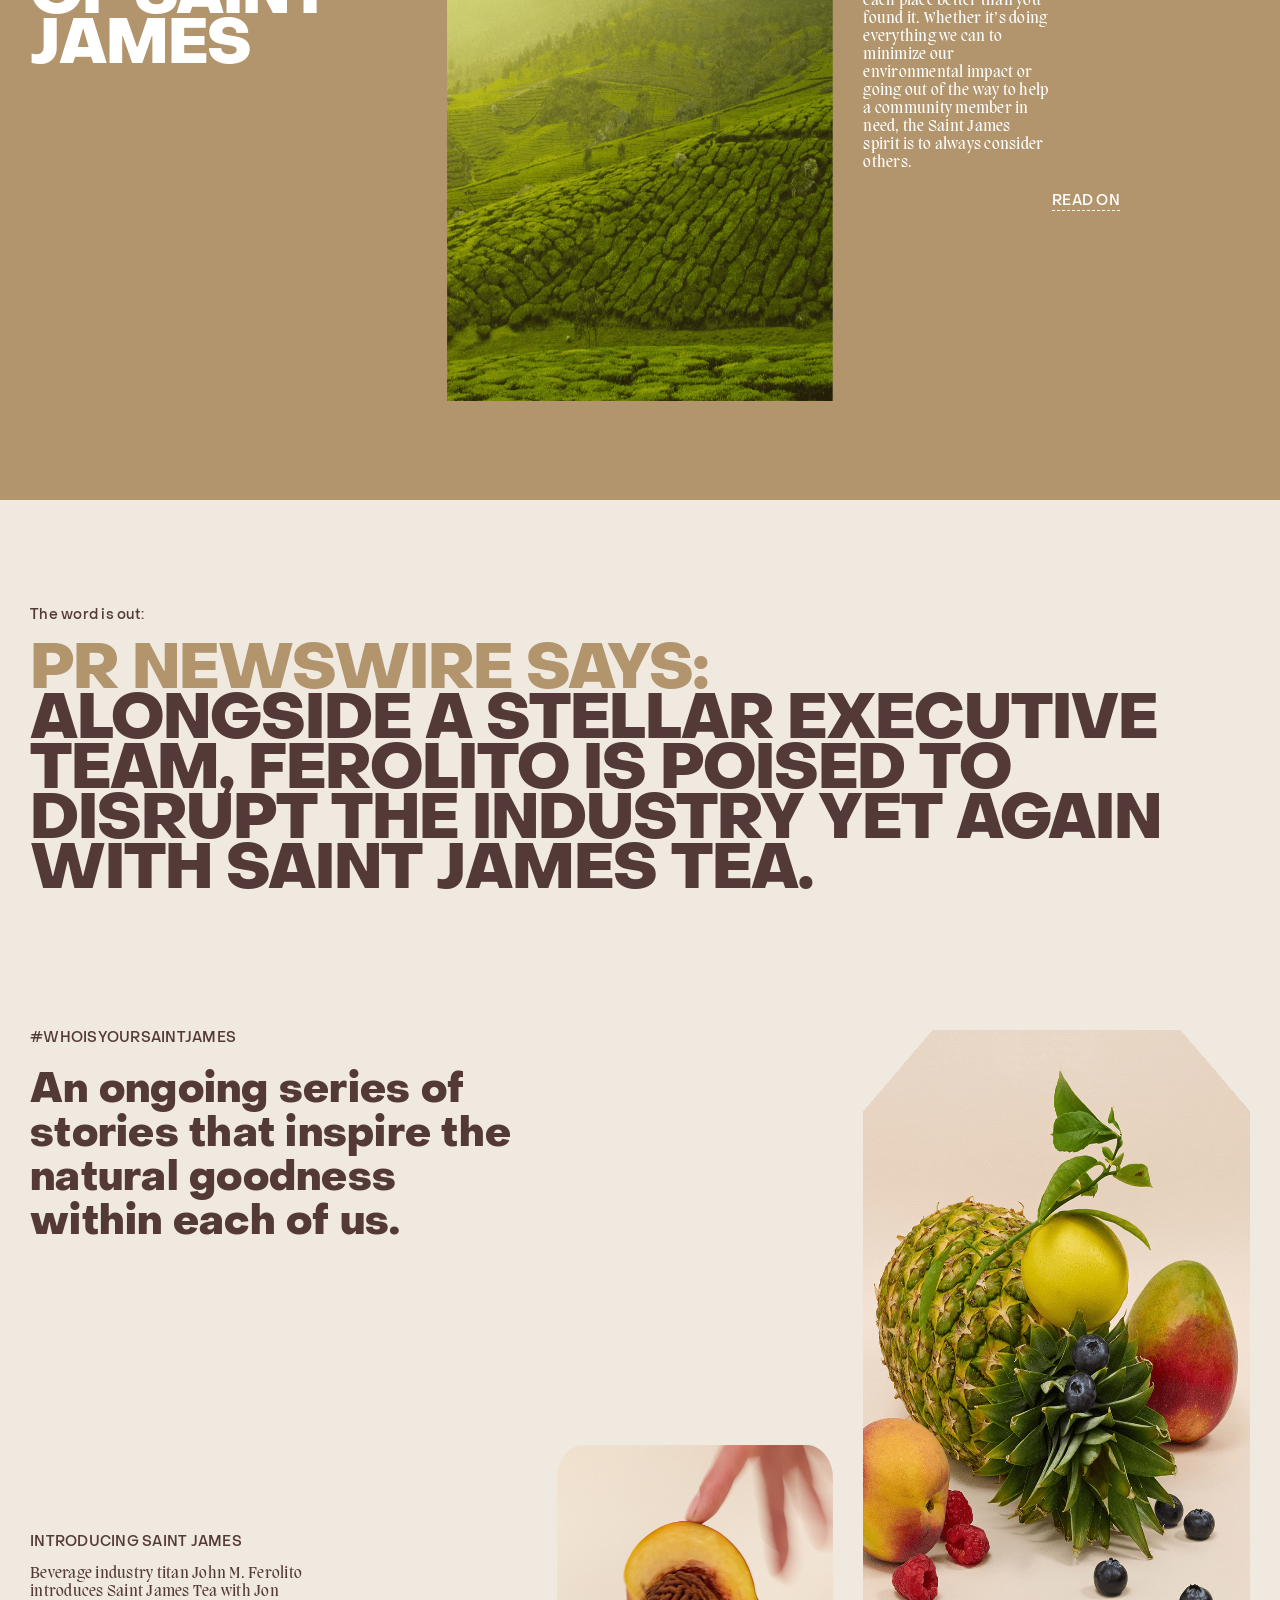
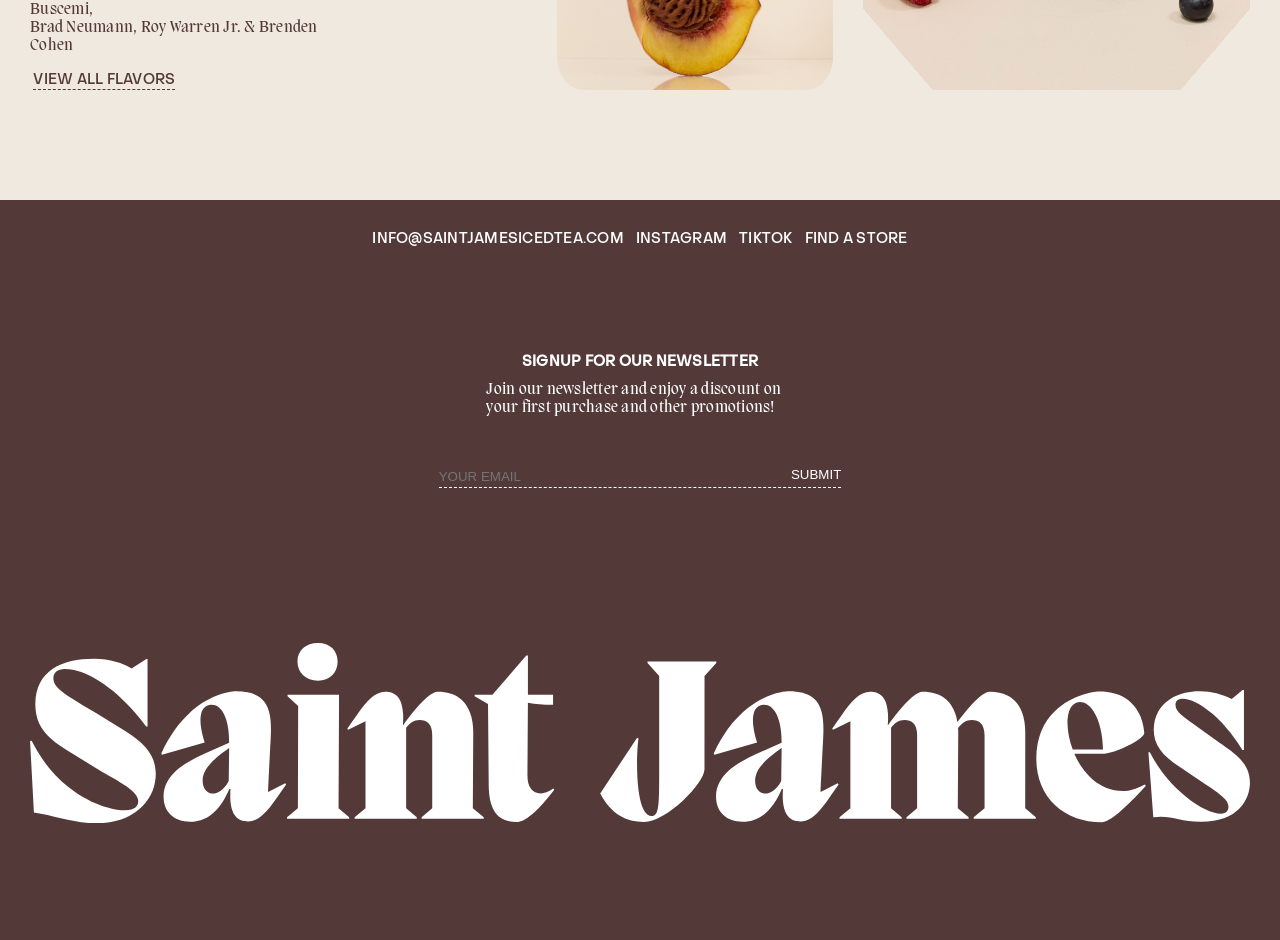
==== commit 9cbe7456: "메인 슬라이드 반응형 작업중" ====
--- a/index.html
+++ b/index.html
@@ -101,7 +101,7 @@
                     <div class="swiper-button-next"></div>
             </div>
             
-        <div class="mobile_main">
+        <div class="mobile_main grid2">
             <div class="sentences show">
                 <div></div>
                 <div class="visible">
--- a/style.css
+++ b/style.css
@@ -187,16 +187,16 @@
   top: 50%; */
   position: relative;
   display: flex;
-  align-items: center;
+  /* align-items: center; */
   flex-direction: column;
   padding-left: 3rem;
 }
 
 main .sentences .visible h1 {
   font-family: Object Sans Heavy, times new roman;
-  font-size: 6rem;
+  font-size: 6.2rem;
   letter-spacing: -1px;
-  line-height: 4.7rem;
+  line-height: 50px;
   text-transform: uppercase;
   opacity: 1;
   position: relative;
@@ -213,6 +213,10 @@
 }
 main .sentences .brown {
   color: rgb(213, 204, 190);
+}
+
+main .sentences .explore{
+  padding-left: 3rem;
 }
 
 main .carousel {
@@ -737,7 +741,7 @@
 main .swiper3 {
   position: relative;
   left: 10%;
-  top: 6%;
+  top: 8%;
   margin: auto 0;
   grid-column: span 8 / span 8;
   display: flex;
@@ -826,16 +830,18 @@
     object-fit: cover;
   }
 
-  main .swiper3 .swiper-wrapper .swiper-slide img {
-    width: 40vw;
-  }
+
+main .swiper3 .swiper-wrapper {
+    position: relative;
+}
 
   main .sentences .visible h1 {
     font-size: 4.2rem;
   }
 
   main .mobile_main{
-    display: block;
+    display: grid;
+    width: 90vw;
   }
   
   main .sentences {
@@ -845,6 +851,22 @@
   .mobile_main .sentences.show{
     display: flex;
   }
+
+  main .swiper3 .swiper-wrapper .swiper-slide {
+    flex: 0 0 85%;
+    object-fit: cover;
+    grid-template-columns: repeat(8,minmax(0,1fr));
+    display: grid;
+    height: 100%;
+  }
+
+  main .swiper3 .swiper-wrapper .swiper-slide img {
+  width: 100%;
+  height: 85%;
+  grid-column: span 5/span 5;
+  display: flex;
+  align-items: center;
+  }
 }
 
 @media screen and (max-width: 658px) {
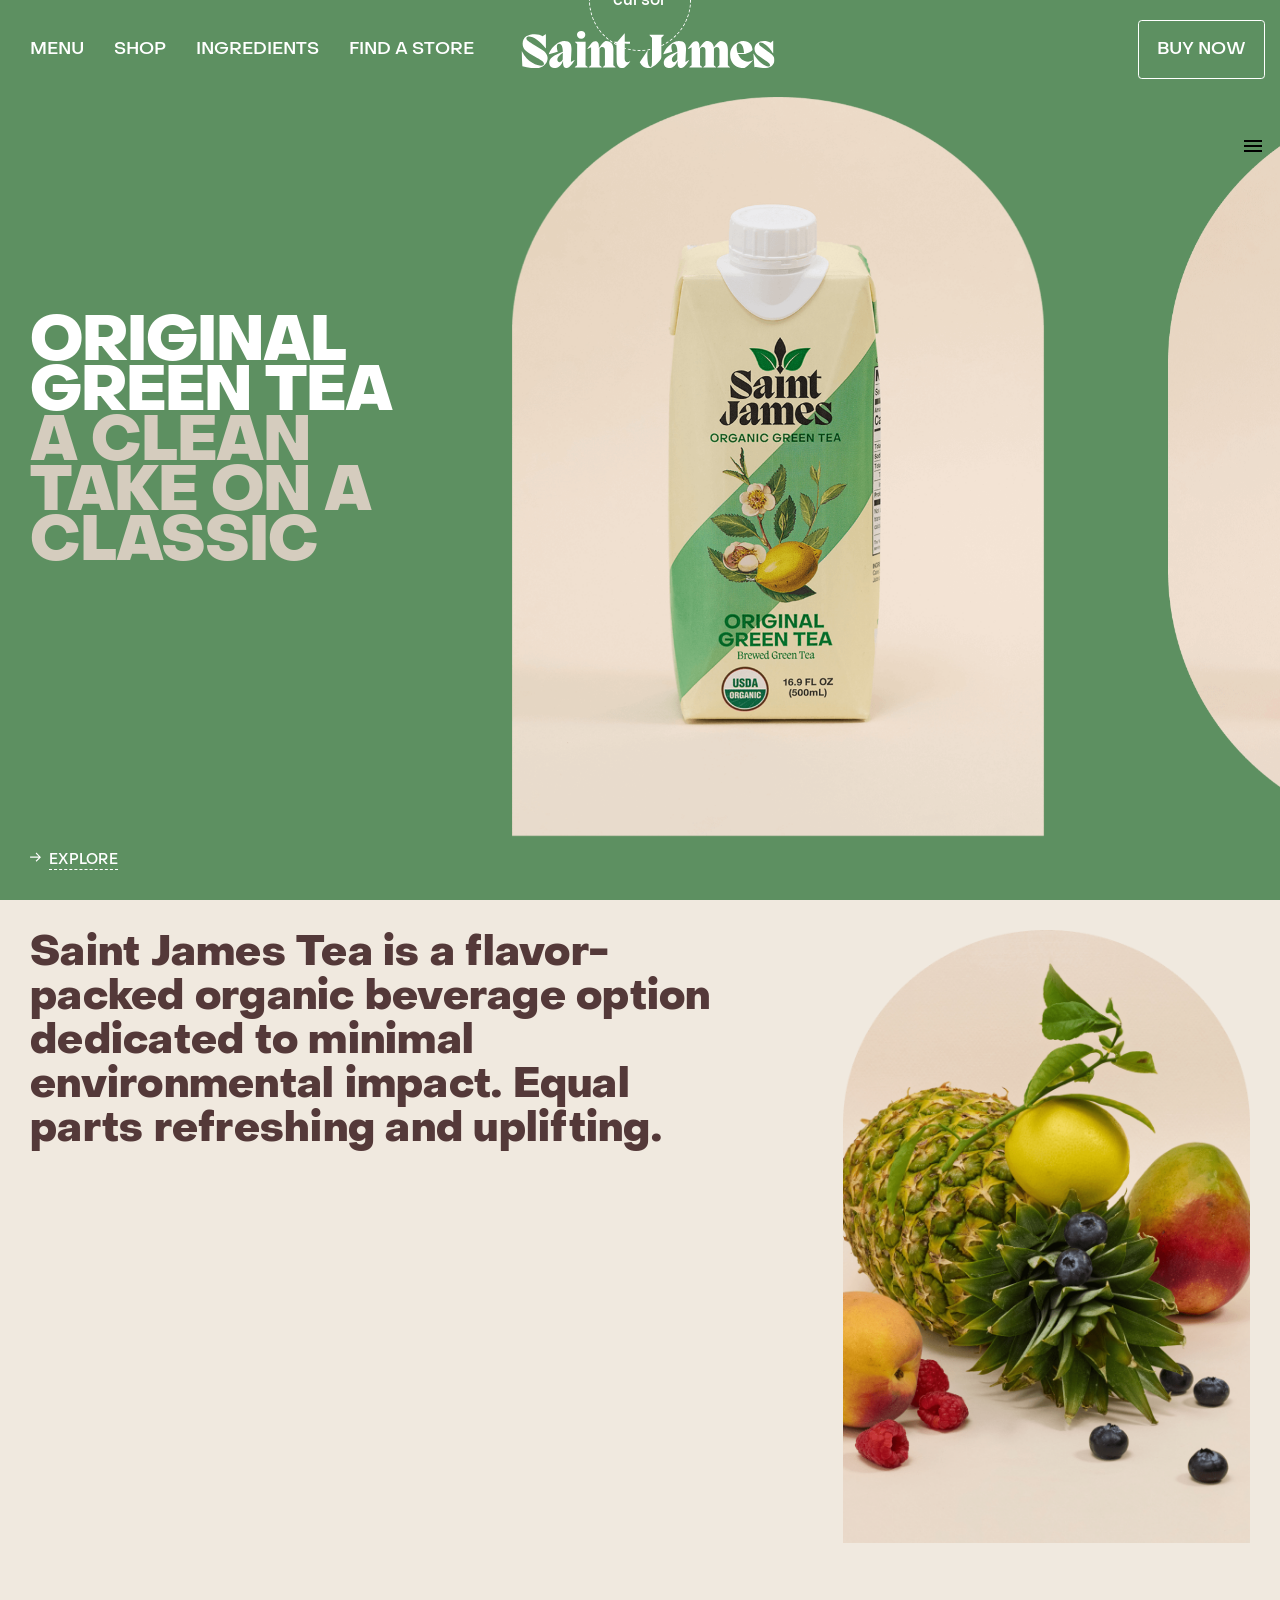
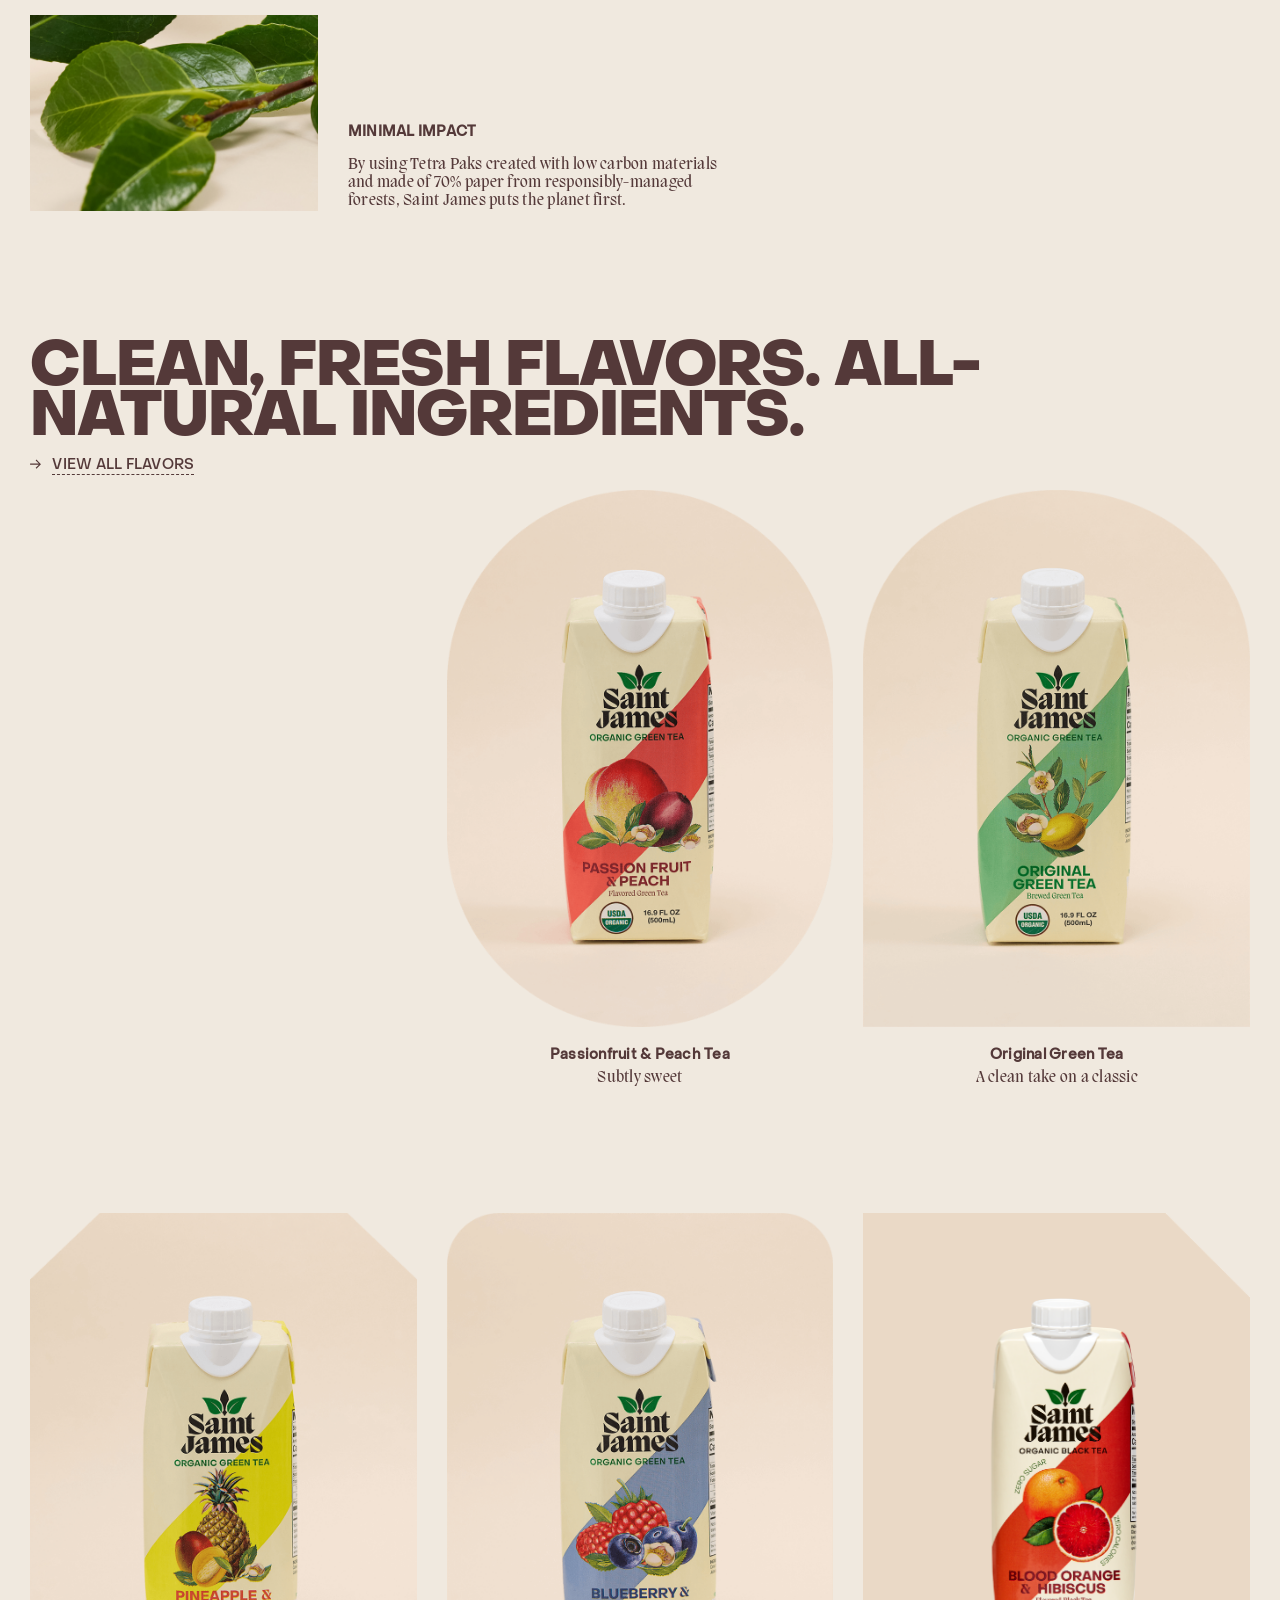
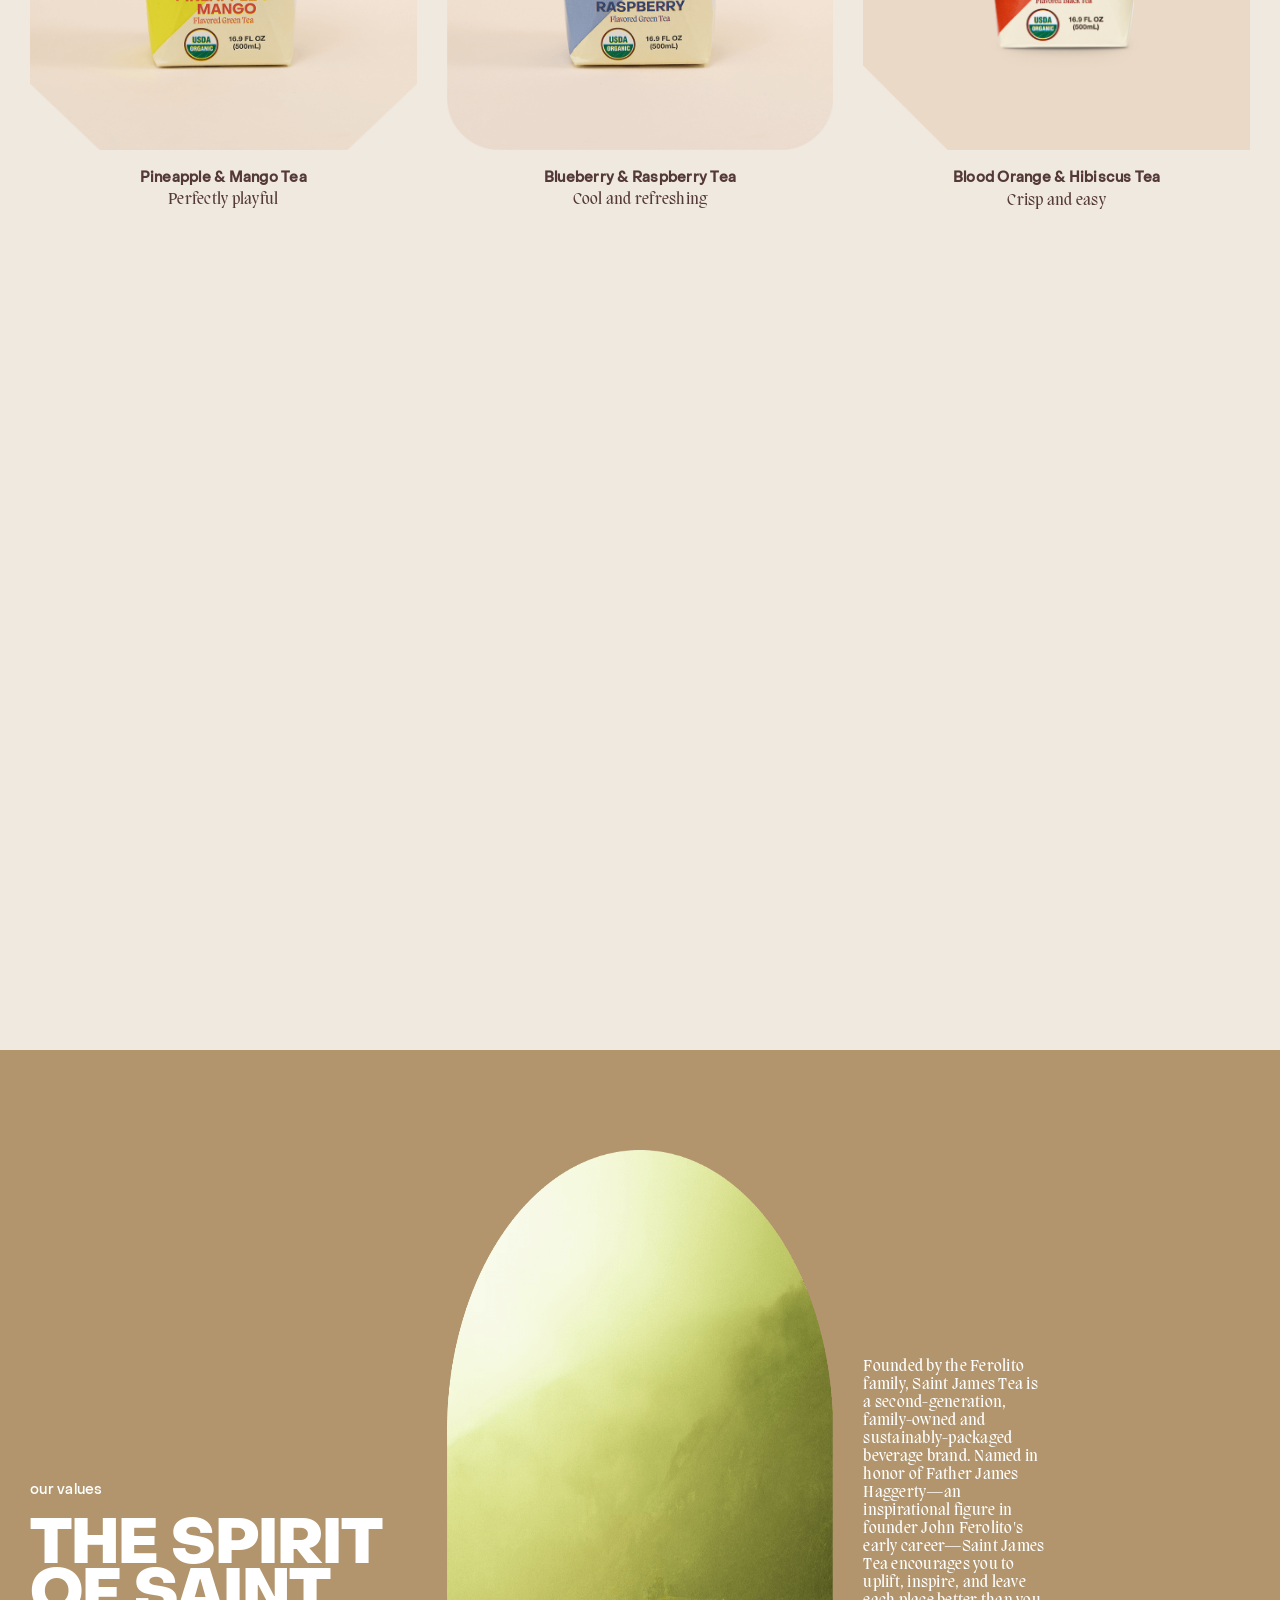
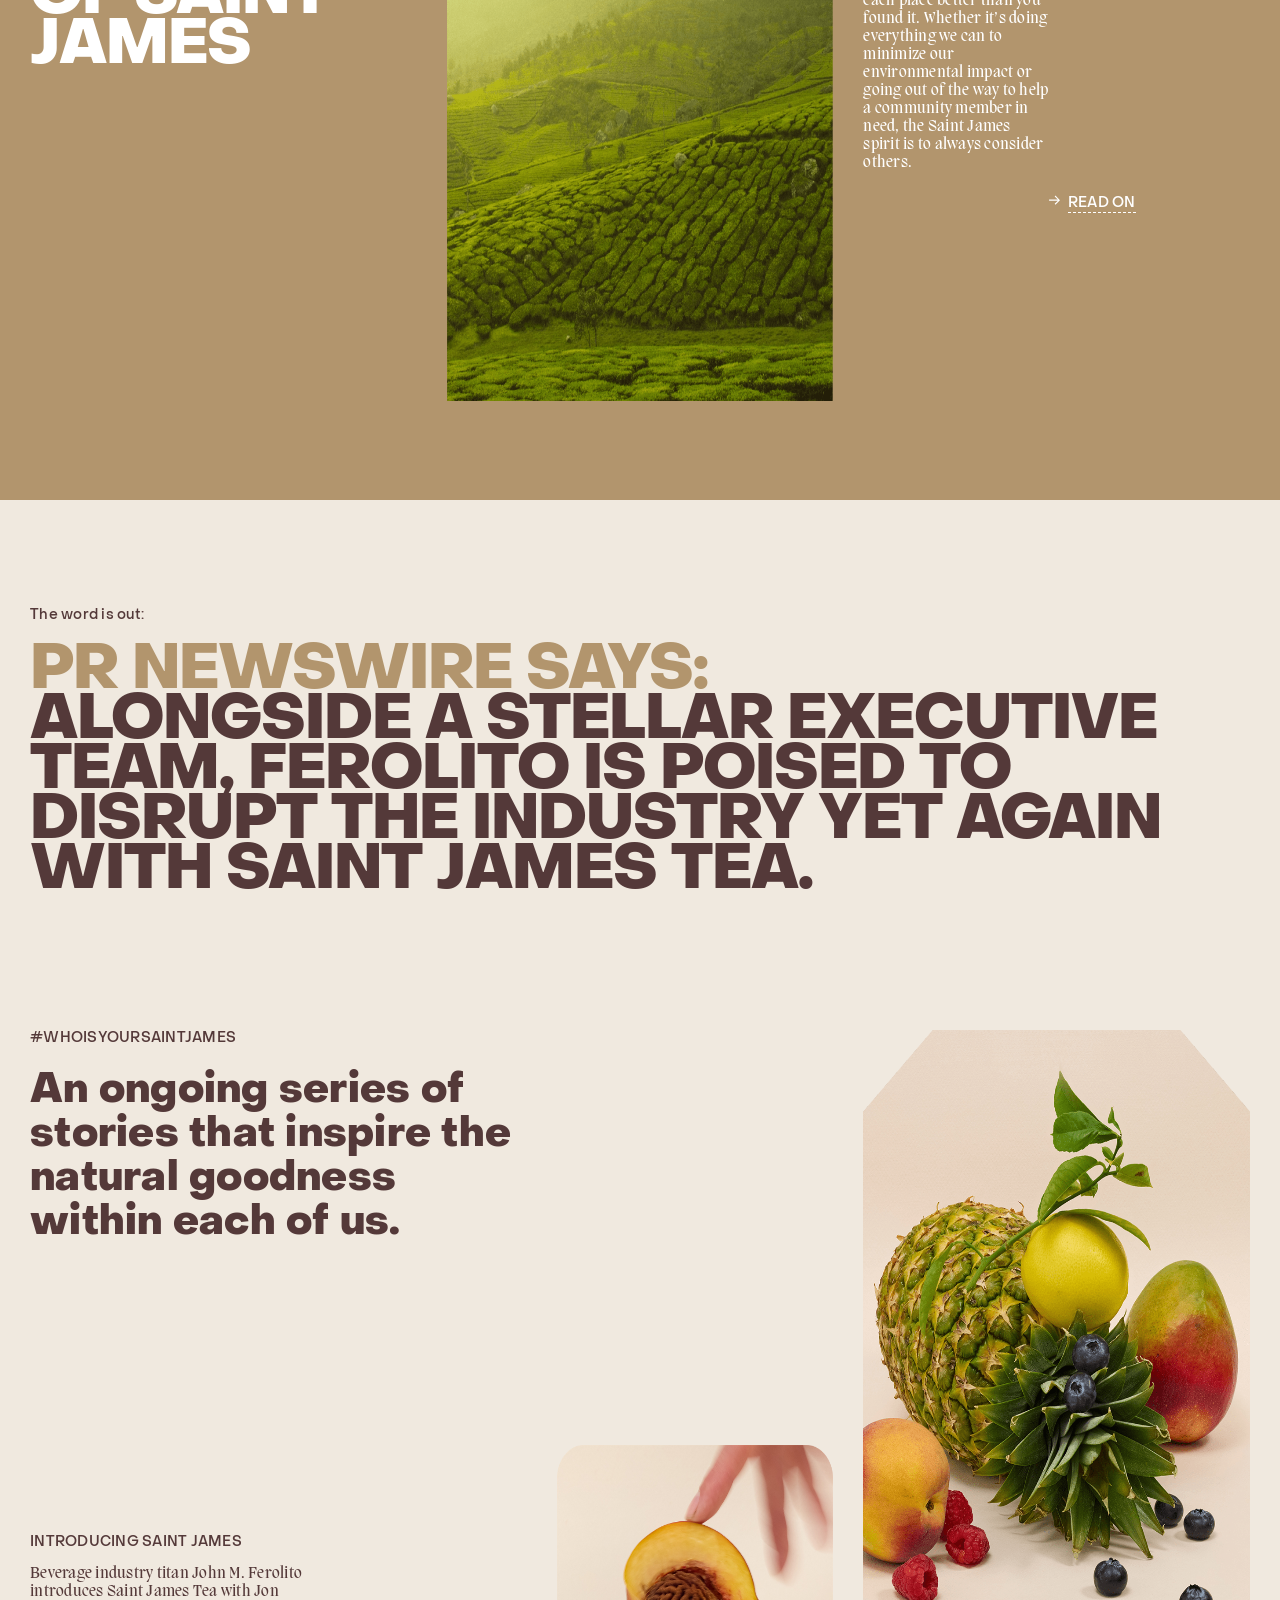
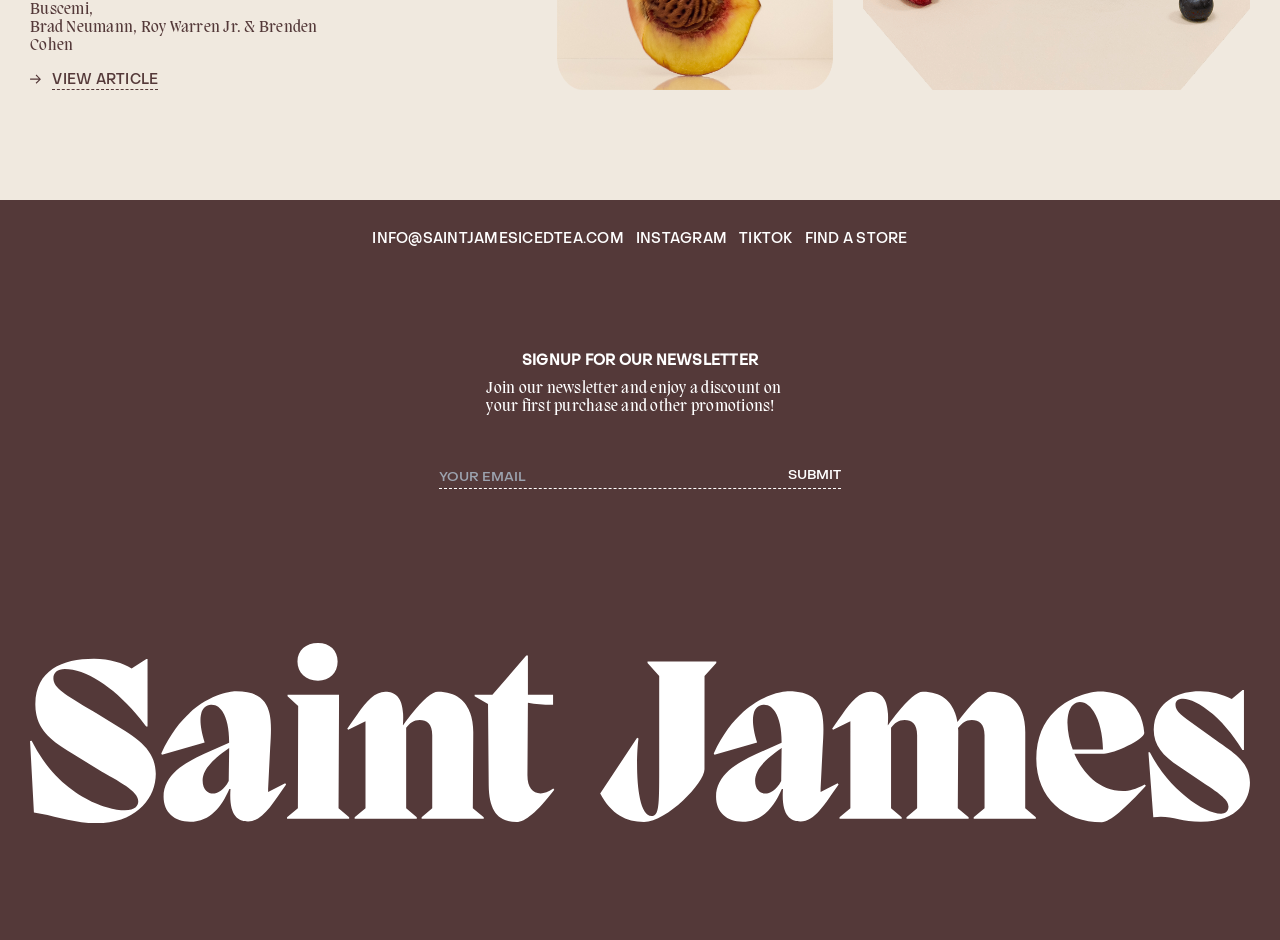
==== commit 54a189e3: "반응형 작업중" ====
--- a/index.html
+++ b/index.html
@@ -13,12 +13,14 @@
       <link rel="stylesheet" href="./style.css">
     <!-- swiper JS CDN -->
     <script src="https://cdn.jsdelivr.net/npm/swiper@10/swiper-bundle.min.js"></script>
-
+    <!-- fontawesome -->
+    <!-- <script src="https://kit.fontawesome.com/9cc3a35e4e.js" crossorigin="anonymous"></script> -->
+    <link rel="stylesheet" href="https://fonts.googleapis.com/css2?family=Material+Symbols+Outlined:opsz,wght,FILL,GRAD@48,400,0,0" />
 </head>
 <body>
 
     <header>
-        <ul class="flex">
+        <ul class="flex header_none">
             <li>
                 <ul>
                     <li>
@@ -58,6 +60,22 @@
                 </a>
             </li>
         </ul>
+        <ul class="flex mobile">
+            <li>
+            <a href="" class="">
+                <div class="logo">
+                    <svg xmlns="http://www.w3.org/2000/svg" viewBox="0 0 203 30">
+                    <path d="M15.0903 14.1709C18.8151 16.3826 20.9265 18.4711 20.9265 21.7538C20.9265 25.896 17.6247 30.0003 10.9802 30.0003C7.25537 30.0003 4.10699 28.7365 0.642203 28.2215L0 16.3036L0.269409 16.2625C4.91523 25.558 12.8629 27.8423 15.7795 27.8423C17.5087 27.8423 18.0069 27.0682 18.0069 26.332C18.0069 24.588 14.8585 23.1188 11.212 20.9608L6.75727 18.212C3.53371 16.2752 0.80511 14.3005 0.883428 10.0793C0.958613 4.58166 5.29743 2.60693 10.6356 2.60693C13.3234 2.60693 15.4725 3.34311 16.901 4.2341L19.3571 2.68276H19.5513V13.9024H19.3195C14.9807 8.0161 9.6425 4.33521 5.80492 4.33521C4.53617 4.33521 3.88457 4.96712 3.88457 5.84548C3.88457 7.47265 5.7642 8.51846 10.4883 11.3463L15.0903 14.1709Z" fill="#fff"></path><path d="M33.0593 22.9636L33.1345 17.4628C29.9485 19.6745 28.7205 21.2543 28.7205 22.9226C28.7205 24.5023 29.7167 25.0553 30.409 25.0553C31.1765 25.0553 32.2886 24.4739 33.0593 22.9636ZM42.4574 23.3491L42.6109 23.545C40.2677 26.8752 38.6543 29.6998 36.2734 29.6998C34.469 29.6998 33.0499 28.5782 33.3569 24.278H33.1658C31.9127 27.1437 30.055 29.7409 26.6372 29.7409C24.0277 29.7409 22.2201 28.1895 22.2201 25.5955C22.2201 21.9557 25.6661 19.981 28.9022 18.4707L33.1251 16.6129C33.1658 12.6603 31.9346 10.1832 30.0926 10.2938C28.5262 10.4486 27.6741 12.0758 29.0557 16.5655L21.9538 18.5813L21.8379 18.3854C26.3678 8.4739 33.6639 8.04736 34.2779 8.04736C40.3836 8.04736 40.3053 12.0758 39.9607 17.3807L39.6161 24.2338V24.8151L42.4574 23.3491Z" fill="#fff"></path><path d="M44.5011 3.09636C44.5011 1.23854 45.8858 0 47.9189 0C49.8769 0 51.1832 1.23854 51.1832 3.09636C51.1832 4.95418 49.8769 6.27171 47.9189 6.27171C45.8858 6.27171 44.5011 5.00789 44.5011 3.09636ZM44.6171 10.4929L42.8502 8.86572V8.62559H51.415V10.4834L51.3367 27.485L53.1036 28.9953V29.2259H42.7656V28.9953L44.5701 27.485L44.6171 10.4929Z" fill="#fff"></path><path d="M73.6811 27.4946L75.4981 29.0049V29.2356H65.1602V29.0049L66.927 27.4946V15.3335C66.927 13.3967 66.006 12.8059 64.8531 12.8059C63.8569 12.8059 63.127 13.3493 62.5882 14.1234V27.4852L64.355 28.9954V29.2261H54.0171V28.9954L55.8215 27.4852V13.0112L52.9426 14.4425L52.7891 14.2498C55.1292 10.9575 56.7801 8.12971 59.1234 8.12971C60.9655 8.12971 62.3877 9.25451 62.0431 13.6684H62.0807C64.6527 10.1076 66.6482 8.0918 67.8794 8.0918C72.1398 8.0918 73.7532 11.1503 73.7532 14.8691L73.6811 27.4946Z" fill="#fff"></path><path d="M87.2369 24.4233C84.3956 28.1421 82.3593 29.7945 80.9715 29.7945C77.9014 29.7945 76.3633 27.9367 76.3257 23.6776L76.2098 10.161L73.9824 8.84348V8.62547H76.9397L82.5786 2.08203H82.848V8.62547H87.0333V10.2906C85.6305 10.3078 84.2292 10.1914 82.848 9.94301L82.7697 22.0252C82.7697 24.0378 83.6155 25.0457 84.9626 25.0457C85.5891 25.0457 86.2157 24.8119 87.0741 24.2305L87.2369 24.4233Z" fill="#fff"></path><path d="M112.232 21.0267C112.232 23.311 105.967 29.7787 102.17 29.7787C99.175 29.7787 96.7566 28.5401 94.877 25.0551L101.02 15.7597L101.249 15.8766C100.788 19.2068 100.751 28.8087 103.442 28.8087C104.67 28.8087 104.695 27.0678 104.695 21.1025V5.49746L102.753 3.33V3.09619H114.196V3.33L112.238 5.49746L112.232 21.0267Z" fill="#fff"></path><path d="M124.995 22.9636L125.07 17.4628C121.884 19.6745 120.656 21.2543 120.656 22.9226C120.656 24.5023 121.655 25.0553 122.345 25.0553C123.112 25.0553 124.224 24.4739 124.995 22.9636ZM134.393 23.3491L134.546 23.545C132.203 26.8752 130.59 29.6998 128.209 29.6998C126.405 29.6998 124.985 28.5782 125.292 24.278H125.101C123.833 27.1437 121.991 29.7409 118.573 29.7409C115.963 29.7409 114.156 28.1895 114.156 25.5955C114.156 21.9557 117.602 19.981 120.838 18.4707L125.061 16.6129C125.101 12.6603 123.87 10.1832 122.028 10.2938C120.462 10.4486 119.61 12.0758 120.991 16.5655L113.889 18.5813L113.773 18.3854C118.303 8.4739 125.599 8.04736 126.213 8.04736C132.319 8.04736 132.241 12.0758 131.896 17.3807L131.552 24.2338V24.8151L134.393 23.3491Z" fill="#fff"></path><path d="M165.603 27.4946L167.369 29.0049V29.2356H157.031V29.0049L158.836 27.4946V15.3335C158.836 13.3967 157.877 12.8059 156.724 12.8059C155.725 12.8059 154.995 13.3872 154.419 14.1613C154.453 14.3924 154.466 14.6261 154.459 14.8596L154.381 27.4978L156.186 29.0081V29.2387H145.848V29.0081L147.615 27.4978V15.3335C147.615 13.3967 146.693 12.8059 145.541 12.8059C144.544 12.8059 143.815 13.3493 143.276 14.1234V27.4852L145.043 28.9954V29.2261H134.705V28.9954L136.509 27.4852V13.0112L133.63 14.4425L133.477 14.2498C135.817 10.9575 137.468 8.12971 139.811 8.12971C141.653 8.12971 143.075 9.25451 142.731 13.6684H142.768C145.34 10.1076 147.336 8.0918 148.567 8.0918C152.176 8.0918 153.864 10.2624 154.325 13.166C156.706 9.94962 158.585 8.0918 159.738 8.0918C164.039 8.0918 165.612 11.1503 165.612 14.8691L165.603 27.4946Z" fill="#fff"></path><path d="M172.629 13.2828C172.662 14.8075 172.961 16.3145 173.512 17.7346H178.543C178.465 13.2417 176.814 9.8357 174.703 9.8357C173.591 9.8357 172.629 10.9573 172.629 13.2828ZM185.683 23.7377C182.422 27.3396 179.655 29.8167 178.349 29.8167C172.206 29.8167 167.447 25.7883 167.447 19.2449C167.447 10.0663 175.815 8.05371 177.967 8.05371C182.804 8.05371 185.106 11.1122 185.417 14.9858C185.417 16.0695 180.307 18.4329 178.697 18.4329H173.782C175.201 21.684 177.929 24.6287 181.883 24.6287C182.957 24.6287 183.957 24.357 185.492 23.545L185.683 23.7377Z" fill="#fff"></path><path d="M197.931 16.6126C200.657 18.5084 203 20.0882 203 23.194C203 25.9049 201.196 29.7406 194.821 29.7406C191.253 29.7406 189.677 28.54 186.914 29.0044L186.105 18.1987H186.337C189.486 24.3567 195.322 28.4231 198.201 28.4231C198.852 28.4231 199.429 28.0755 199.429 27.2224C199.429 26.3694 198.699 25.5194 195.704 23.5826L191.212 20.5621C188.449 18.7422 186.989 16.9981 186.989 14.442C186.989 10.5716 190.1 8.01549 194.592 8.01549C196.465 7.99111 198.314 8.4443 199.968 9.33302L201.772 7.82275H202.001V17.788H201.747C198.022 11.7848 193.837 9.2572 191.879 9.2572C191.149 9.2572 190.61 9.491 190.61 10.303C190.61 11.194 191.456 12.006 193.069 13.0897L197.931 16.6126Z" fill="#fff"></path></svg>
+                </div>
+            </a>
+
+            </li>
+            <li class="">
+                <span class="material-symbols-outlined">
+                    menu
+                </span>
+            </li>
+        </ul>
     </header>
 
 
@@ -157,7 +175,7 @@
         </a>
         <div class="grid grid-p">
             <div class="inner"></div>
-            <div class="inner">
+            <div class="inner start2">
                 <div class="blur">
                     <img src="./img/Passionfruit & Peach Tea packaging.png" alt="" sizes="(min-width: 940px) 50vw, 100vw">
                     <p>explore</p>
@@ -177,7 +195,7 @@
                     <p>A clean take on a classic</p>
                 </div>
             </div>
-            <div class="inner">
+            <div class="inner start2">
                 <div class="blur">
                     <img src="./img/Pineapple & Mango packaging.png" alt="" sizes="(min-width: 940px) 50vw, 100vw">
                     <p>explore</p>
@@ -196,7 +214,7 @@
                     <h4>Blueberry & Raspberry Tea</h4>
                     <p>Cool and refreshing</p></div>
                 </div>
-            <div class="inner">
+            <div class="inner start2">
                 <div class="blur">
                     <img src="./img/6f111ee96c01a436f6e3be2da3af301da516b4a8-800x1111.png" alt="" sizes="(min-width: 940px) 50vw, 100vw">
                     <p>explore</p>
@@ -264,12 +282,23 @@
                             <path fill-rule="evenodd" clip-rule="evenodd" d="M12.0644 7.75H0.125V6.25H12.0644L7.71973 1.90533L8.78039 0.844666L14.9357 7L8.78039 13.1553L7.71973 12.0947L12.0644 7.75Z" fill="#543939"></path>
                         </svg>
                     </div>
-                    <span class="arrow-ri uppercase">view all flavors</span>
+                    <span class="arrow-ri uppercase">view article</span>
                 </a>
             </div>
         </div>
         <div class="grid-ce">
             <img src="./img/plum.png" alt="" sizes="(min-width: 940px) 50vw, 100vw">
+            <div class="grid-ce-intro">
+                <h4>INTRODUCING SAINT JAMES</h4>
+                <a class="pt-1-6 d-b" href="./index.html">
+                    <div class="w-11 inline-b">
+                        <svg viewBox="0 0 15 14">
+                            <path fill-rule="evenodd" clip-rule="evenodd" d="M12.0644 7.75H0.125V6.25H12.0644L7.71973 1.90533L8.78039 0.844666L14.9357 7L8.78039 13.1553L7.71973 12.0947L12.0644 7.75Z" fill="#543939"></path>
+                        </svg>
+                    </div>
+                    <span class="arrow-ri uppercase">view article</span>
+                </a>
+            </div>
         </div>
         <div class="grid-ri">
             <img src="./img/border-square.png" alt="" sizes="(min-width: 940px) 50vw, 100vw">
@@ -299,8 +328,8 @@
             <path d="M15.0903 14.1709C18.8151 16.3826 20.9265 18.4711 20.9265 21.7538C20.9265 25.896 17.6247 30.0003 10.9802 30.0003C7.25537 30.0003 4.10699 28.7365 0.642203 28.2215L0 16.3036L0.269409 16.2625C4.91523 25.558 12.8629 27.8423 15.7795 27.8423C17.5087 27.8423 18.0069 27.0682 18.0069 26.332C18.0069 24.588 14.8585 23.1188 11.212 20.9608L6.75727 18.212C3.53371 16.2752 0.80511 14.3005 0.883428 10.0793C0.958613 4.58166 5.29743 2.60693 10.6356 2.60693C13.3234 2.60693 15.4725 3.34311 16.901 4.2341L19.3571 2.68276H19.5513V13.9024H19.3195C14.9807 8.0161 9.6425 4.33521 5.80492 4.33521C4.53617 4.33521 3.88457 4.96712 3.88457 5.84548C3.88457 7.47265 5.7642 8.51846 10.4883 11.3463L15.0903 14.1709Z" fill="#fff"></path><path d="M33.0593 22.9636L33.1345 17.4628C29.9485 19.6745 28.7205 21.2543 28.7205 22.9226C28.7205 24.5023 29.7167 25.0553 30.409 25.0553C31.1765 25.0553 32.2886 24.4739 33.0593 22.9636ZM42.4574 23.3491L42.6109 23.545C40.2677 26.8752 38.6543 29.6998 36.2734 29.6998C34.469 29.6998 33.0499 28.5782 33.3569 24.278H33.1658C31.9127 27.1437 30.055 29.7409 26.6372 29.7409C24.0277 29.7409 22.2201 28.1895 22.2201 25.5955C22.2201 21.9557 25.6661 19.981 28.9022 18.4707L33.1251 16.6129C33.1658 12.6603 31.9346 10.1832 30.0926 10.2938C28.5262 10.4486 27.6741 12.0758 29.0557 16.5655L21.9538 18.5813L21.8379 18.3854C26.3678 8.4739 33.6639 8.04736 34.2779 8.04736C40.3836 8.04736 40.3053 12.0758 39.9607 17.3807L39.6161 24.2338V24.8151L42.4574 23.3491Z" fill="#fff"></path><path d="M44.5011 3.09636C44.5011 1.23854 45.8858 0 47.9189 0C49.8769 0 51.1832 1.23854 51.1832 3.09636C51.1832 4.95418 49.8769 6.27171 47.9189 6.27171C45.8858 6.27171 44.5011 5.00789 44.5011 3.09636ZM44.6171 10.4929L42.8502 8.86572V8.62559H51.415V10.4834L51.3367 27.485L53.1036 28.9953V29.2259H42.7656V28.9953L44.5701 27.485L44.6171 10.4929Z" fill="#fff"></path><path d="M73.6811 27.4946L75.4981 29.0049V29.2356H65.1602V29.0049L66.927 27.4946V15.3335C66.927 13.3967 66.006 12.8059 64.8531 12.8059C63.8569 12.8059 63.127 13.3493 62.5882 14.1234V27.4852L64.355 28.9954V29.2261H54.0171V28.9954L55.8215 27.4852V13.0112L52.9426 14.4425L52.7891 14.2498C55.1292 10.9575 56.7801 8.12971 59.1234 8.12971C60.9655 8.12971 62.3877 9.25451 62.0431 13.6684H62.0807C64.6527 10.1076 66.6482 8.0918 67.8794 8.0918C72.1398 8.0918 73.7532 11.1503 73.7532 14.8691L73.6811 27.4946Z" fill="#fff"></path><path d="M87.2369 24.4233C84.3956 28.1421 82.3593 29.7945 80.9715 29.7945C77.9014 29.7945 76.3633 27.9367 76.3257 23.6776L76.2098 10.161L73.9824 8.84348V8.62547H76.9397L82.5786 2.08203H82.848V8.62547H87.0333V10.2906C85.6305 10.3078 84.2292 10.1914 82.848 9.94301L82.7697 22.0252C82.7697 24.0378 83.6155 25.0457 84.9626 25.0457C85.5891 25.0457 86.2157 24.8119 87.0741 24.2305L87.2369 24.4233Z" fill="#fff"></path><path d="M112.232 21.0267C112.232 23.311 105.967 29.7787 102.17 29.7787C99.175 29.7787 96.7566 28.5401 94.877 25.0551L101.02 15.7597L101.249 15.8766C100.788 19.2068 100.751 28.8087 103.442 28.8087C104.67 28.8087 104.695 27.0678 104.695 21.1025V5.49746L102.753 3.33V3.09619H114.196V3.33L112.238 5.49746L112.232 21.0267Z" fill="#fff"></path><path d="M124.995 22.9636L125.07 17.4628C121.884 19.6745 120.656 21.2543 120.656 22.9226C120.656 24.5023 121.655 25.0553 122.345 25.0553C123.112 25.0553 124.224 24.4739 124.995 22.9636ZM134.393 23.3491L134.546 23.545C132.203 26.8752 130.59 29.6998 128.209 29.6998C126.405 29.6998 124.985 28.5782 125.292 24.278H125.101C123.833 27.1437 121.991 29.7409 118.573 29.7409C115.963 29.7409 114.156 28.1895 114.156 25.5955C114.156 21.9557 117.602 19.981 120.838 18.4707L125.061 16.6129C125.101 12.6603 123.87 10.1832 122.028 10.2938C120.462 10.4486 119.61 12.0758 120.991 16.5655L113.889 18.5813L113.773 18.3854C118.303 8.4739 125.599 8.04736 126.213 8.04736C132.319 8.04736 132.241 12.0758 131.896 17.3807L131.552 24.2338V24.8151L134.393 23.3491Z" fill="#fff"></path><path d="M165.603 27.4946L167.369 29.0049V29.2356H157.031V29.0049L158.836 27.4946V15.3335C158.836 13.3967 157.877 12.8059 156.724 12.8059C155.725 12.8059 154.995 13.3872 154.419 14.1613C154.453 14.3924 154.466 14.6261 154.459 14.8596L154.381 27.4978L156.186 29.0081V29.2387H145.848V29.0081L147.615 27.4978V15.3335C147.615 13.3967 146.693 12.8059 145.541 12.8059C144.544 12.8059 143.815 13.3493 143.276 14.1234V27.4852L145.043 28.9954V29.2261H134.705V28.9954L136.509 27.4852V13.0112L133.63 14.4425L133.477 14.2498C135.817 10.9575 137.468 8.12971 139.811 8.12971C141.653 8.12971 143.075 9.25451 142.731 13.6684H142.768C145.34 10.1076 147.336 8.0918 148.567 8.0918C152.176 8.0918 153.864 10.2624 154.325 13.166C156.706 9.94962 158.585 8.0918 159.738 8.0918C164.039 8.0918 165.612 11.1503 165.612 14.8691L165.603 27.4946Z" fill="#fff"></path><path d="M172.629 13.2828C172.662 14.8075 172.961 16.3145 173.512 17.7346H178.543C178.465 13.2417 176.814 9.8357 174.703 9.8357C173.591 9.8357 172.629 10.9573 172.629 13.2828ZM185.683 23.7377C182.422 27.3396 179.655 29.8167 178.349 29.8167C172.206 29.8167 167.447 25.7883 167.447 19.2449C167.447 10.0663 175.815 8.05371 177.967 8.05371C182.804 8.05371 185.106 11.1122 185.417 14.9858C185.417 16.0695 180.307 18.4329 178.697 18.4329H173.782C175.201 21.684 177.929 24.6287 181.883 24.6287C182.957 24.6287 183.957 24.357 185.492 23.545L185.683 23.7377Z" fill="#fff"></path><path d="M197.931 16.6126C200.657 18.5084 203 20.0882 203 23.194C203 25.9049 201.196 29.7406 194.821 29.7406C191.253 29.7406 189.677 28.54 186.914 29.0044L186.105 18.1987H186.337C189.486 24.3567 195.322 28.4231 198.201 28.4231C198.852 28.4231 199.429 28.0755 199.429 27.2224C199.429 26.3694 198.699 25.5194 195.704 23.5826L191.212 20.5621C188.449 18.7422 186.989 16.9981 186.989 14.442C186.989 10.5716 190.1 8.01549 194.592 8.01549C196.465 7.99111 198.314 8.4443 199.968 9.33302L201.772 7.82275H202.001V17.788H201.747C198.022 11.7848 193.837 9.2572 191.879 9.2572C191.149 9.2572 190.61 9.491 190.61 10.303C190.61 11.194 191.456 12.006 193.069 13.0897L197.931 16.6126Z" fill="#fff"></path></svg>
         </div>
     </footer>
-          <!-- swiper JS CDN -->
-          <script src="https://cdn.jsdelivr.net/npm/swiper@10/swiper-bundle.min.js"></script>
+    <!-- swiper JS CDN -->
+    <script src="https://cdn.jsdelivr.net/npm/swiper@10/swiper-bundle.min.js"></script>
     <script src="./script.js"></script>
 </body>
 </html>
--- a/style.css
+++ b/style.css
@@ -96,7 +96,9 @@
 }
 
 header.scroll {
-  background-color: rgba(84, 57, 57, 0.5);
+  backdrop-filter: blur(25px);
+  background-color: rgba(84, 57, 57, 0.25);
+  transition: all 0.15s;
 }
 
 header > ul.flex {
@@ -215,7 +217,7 @@
   color: rgb(213, 204, 190);
 }
 
-main .sentences .explore{
+main .sentences .explore {
   padding-left: 3rem;
 }
 
@@ -267,6 +269,24 @@
 }
 
 main .explore a .w-11 svg {
+  width: 1.1rem;
+  padding-right: 0.8rem;
+}
+
+section a {
+  display: flex;
+}
+
+section a span {
+  padding-top: 0.2rem;
+  font-size: 1.4rem;
+  color: #fff;
+  border-bottom: 1px dashed #fff;
+  font-family: Object Sans Medium, times new roman;
+  text-transform: uppercase;
+}
+
+section a .w-11 svg {
   width: 1.1rem;
   padding-right: 0.8rem;
 }
@@ -767,114 +787,315 @@
   color: transparent;
 }
 
+.flex.mobile_main {
+  display: none;
+}
+
+.main3 .grid-p .inner.start2 {
+  grid-column-start: 0;
+}
+
+.main6 .grid-ce .grid-ce-intro {
+  display: none;
+}
+
+footer input[type="email"]::placeholder {
+  color: #9ca3af;
+  font-weight: 500;
+  font-family: Object Sans Medium, times new roman;
+}
+
+footer .sign-link .link-form input[type="submit"]{
+  font-family: Object Sans Medium, times new roman;
+}
+
 @media screen and (max-width: 1270px) {
-.header > ul.flex li a h4 {
-  font-size: 1rem;
-}
-.explore{
-  padding-left: 3rem;
-}
-
-header > ul.flex > li > .absolute > .logo{
-  width: 20.3rem;
-}
-
-.grid2{
-  grid-template-columns: repeat(4,minmax(0,1fr));
-}
-
-.main2 .main2-tit {
-  font-size: 2.4rem;
-  line-height: 24px;
-  width: 100%;
-}
-
-.main2 .grid-le {
-  grid-column: 1/4;
-}
-
-.main2 .grid-le .grid-leaf .grid-ri {
-  margin-top: 0;
-}
-
-
-}
-
-/* @media screen and (max-width: 1352px) {
-  main .sentences .visible{
+  .header > ul.flex li a h4 {
+    font-size: 1rem;
+  }
+  .explore {
     padding-left: 3rem;
   }
-}
-
-@media screen and (max-width: 1345px) {
-  main .sentences .visible{
-    padding-left: 0;
-  }
-}
-
-@media screen and (max-width: 1202px) {
-  main .sentences .visible{
-    padding-left: 3rem;
-  }
-}
-
-@media screen and (max-width: 1176px) {
-  main .sentences .visible{
-    padding-left: 0;
-  }
-} */
-
-@media screen and (max-width: 968px) {
+
+  header > ul.flex > li > .absolute > .logo {
+    width: 20.3rem;
+  }
+
+  .grid2 {
+    grid-template-columns: repeat(4, minmax(0, 1fr));
+  }
+
+  .main2 .main2-tit {
+    font-size: 2.4rem;
+    line-height: 24px;
+    width: 95vw;
+    letter-spacing: -1px;
+  }
+
+  .main2 .grid-le {
+    grid-column: 1/4;
+  }
+
+  .main2 .grid-le .grid-leaf .grid-ri {
+    margin-top: 0;
+  }
+}
+
+@media screen and (max-width: 765px) {
   main .swiper3 .swiper-wrapper .swiper-slide {
     flex: 0 0 85%;
     object-fit: cover;
   }
 
-
-main .swiper3 .swiper-wrapper {
+  main .swiper3 .swiper-wrapper {
     position: relative;
-}
+  }
 
   main .sentences .visible h1 {
     font-size: 4.2rem;
   }
 
-  main .mobile_main{
+  main .mobile_main {
     display: grid;
     width: 90vw;
   }
-  
+
   main .sentences {
     display: none;
   }
 
-  .mobile_main .sentences.show{
+  .mobile_main .sentences.show {
     display: flex;
+  }
+
+  main .swiper3 {
+    height: 85%;
   }
 
   main .swiper3 .swiper-wrapper .swiper-slide {
     flex: 0 0 85%;
     object-fit: cover;
-    grid-template-columns: repeat(8,minmax(0,1fr));
+    grid-template-columns: repeat(8, minmax(0, 1fr));
     display: grid;
+    height: 85%;
+  }
+
+  main .swiper3 .swiper-wrapper .swiper-slide img {
+    width: 100%;
+    height: 85%;
+    grid-column: span 5 / span 5;
+    display: flex;
+    align-items: center;
+  }
+
+  .main2.grid2 {
+    grid-template-columns: repeat(4, minmax(0, 1fr));
+    position: relative;
+  }
+
+  .main2 .grid-le {
+    /* grid-column: 1/4; */
     height: 100%;
   }
 
-  main .swiper3 .swiper-wrapper .swiper-slide img {
-  width: 100%;
-  height: 85%;
-  grid-column: span 5/span 5;
-  display: flex;
-  align-items: center;
+  .main2 .grid-le .grid-leaf {
+    grid-template-columns: repeat(8, minmax(0, 1fr));
+    gap: 3rem;
+    position: absolute;
+    bottom: 0;
+  }
+
+  .main2 {
+    height: 1040px;
+    position: relative;
+  }
+
+  .main2 .fruit-round {
+    display: flex;
+    justify-content: end;
+    align-items: center;
+  }
+
+  .main2 .fruit-round img {
+    width: 70%;
+  }
+
+  .flex.header_none {
+    display: none;
+  }
+
+  .flex.mobile .logo {
+    width: 14.2rem;
+    height: 2rem;
+  }
+
+  section h1 {
+    font-size: 3.5rem;
+    line-height: 34px;
+    letter-spacing: 1px;
+  }
+
+  section h4 {
+    font-size: 1.2rem;
+    letter-spacing: 0;
+    line-height: 14px;
+    font-weight: inherit;
+    text-transform: uppercase;
+  }
+
+  .main4 {
+    padding: 6rem 3rem;
+    background-color: #b2956d;
+    height: 100%;
+    grid-template-columns: repeat(12, minmax(0, 1fr));
+    gap: 3rem;
+    display: flex;
+    flex-direction: column;
+  }
+
+  .main3 {
+    height: 100%;
+    padding-top: 20%;
+  }
+
+  .main3 .grid-p {
+    grid-template-columns: repeat(4, minmax(0, 1fr));
+  }
+
+  .main3 .grid-p .inner:first-child {
+    display: none;
+  }
+
+  .main3 .grid-p .inner {
+    grid-column: span 3 / span 3;
+  }
+  .main3 .grid-p .inner.start2 {
+    grid-column-start: 2;
+  }
+
+  section .arrow-ri {
+    font-size: 1.2rem;
+  }
+
+  section p {
+    font-size: 1.2rem;
+    margin: 0;
+  }
+
+  .main5 .inner {
+    display: flex;
+    flex-direction: column;
+    justify-content: flex-start;
+    height: 100%;
+  }
+
+  .main6 {
+    padding: 3rem;
+    height: 100%;
+    grid-template-columns: repeat(4, minmax(0, 1fr));
+    background-color: #f0e9df;
+    grid-template-rows: auto auto auto;
+    gap: 3rem;
+    box-sizing: border-box;
+  }
+
+  .main6 .grid-le .flex-start h2 {
+    letter-spacing: -0.5px;
+    line-height: 24px;
+    font-size: 2.4rem;
+  }
+
+  .main6 .grid-le {
+    grid-column: 1/ -1;
+    grid-row: 1/1;
+    display: flex;
+    flex-direction: column;
+    justify-content: space-between;
+  }
+
+  .main6 .grid-le .flex-end {
+    display: none;
+  }
+
+  .main6 .grid-ri {
+    grid-column: span 3 / span 3;
+    grid-row-start: 2;
+    grid-column-start: 2;
+  }
+
+  .main6 .grid-ce {
+    grid-column: 1/-1;
+    grid-row-start: 4;
+    display: grid;
+    grid-template-columns: repeat(4, minmax(0, 1fr));
+  }
+
+  .main6 .grid-ce .grid-ce-intro {
+    display: block;
+    margin-left: 3rem;
+    grid-column: span 2 / span 2;
+  }
+
+  .main6 .grid-ce .grid-ce-intro h4 {
+    margin-bottom: 2rem;
+  }
+
+  .main6 .grid-ce img {
+    grid-column: span 2 / span 2;
+  }
+
+  header {
+    height: 11%;
+    padding: 0 3rem;
+  }
+
+  header .flex.mobile li span {
+    font-size: 28px;
+    color: #fff;
+  }
+
+  footer .f-list {
+    height: 33%;
+  }
+
+  footer .f-list .flex-r {
+    flex-direction: column;
+  }
+
+  footer .f-list .flex-r li {
+    margin-left: 1.2rem;
+    text-align: center;
+  }
+
+  footer .f-list .flex-r li a {
+    font-size: 1.2rem;
+    letter-spacing: 0;
+    line-height: 14px;
+  }
+
+  footer .sign-link h4 {
+    font-size: 1.2rem;
+    letter-spacing: 0;
+    line-height: 14px;
+    font-weight: inherit;
+  }
+
+  footer .sign-link p {
+    width: 100%;
+    padding-bottom: 0rem;
+    padding-top: 1rem;
+    text-align: center;
+    font-size: 1.2rem;
+    letter-spacing: 0;
+    line-height: 14px;
+  }
+
+  footer .sign-link .link-form {
+    width: 100%;
+    padding-bottom: 0.5rem;
   }
 }
 
 @media screen and (max-width: 658px) {
-  main .swiper3 .swiper-wrapper .swiper-slide img {
-    width: 25vw;
-  }
-
-  main .sentences .visible h1 {
-    font-size: 4.2rem;
-  }
-}
+
+}
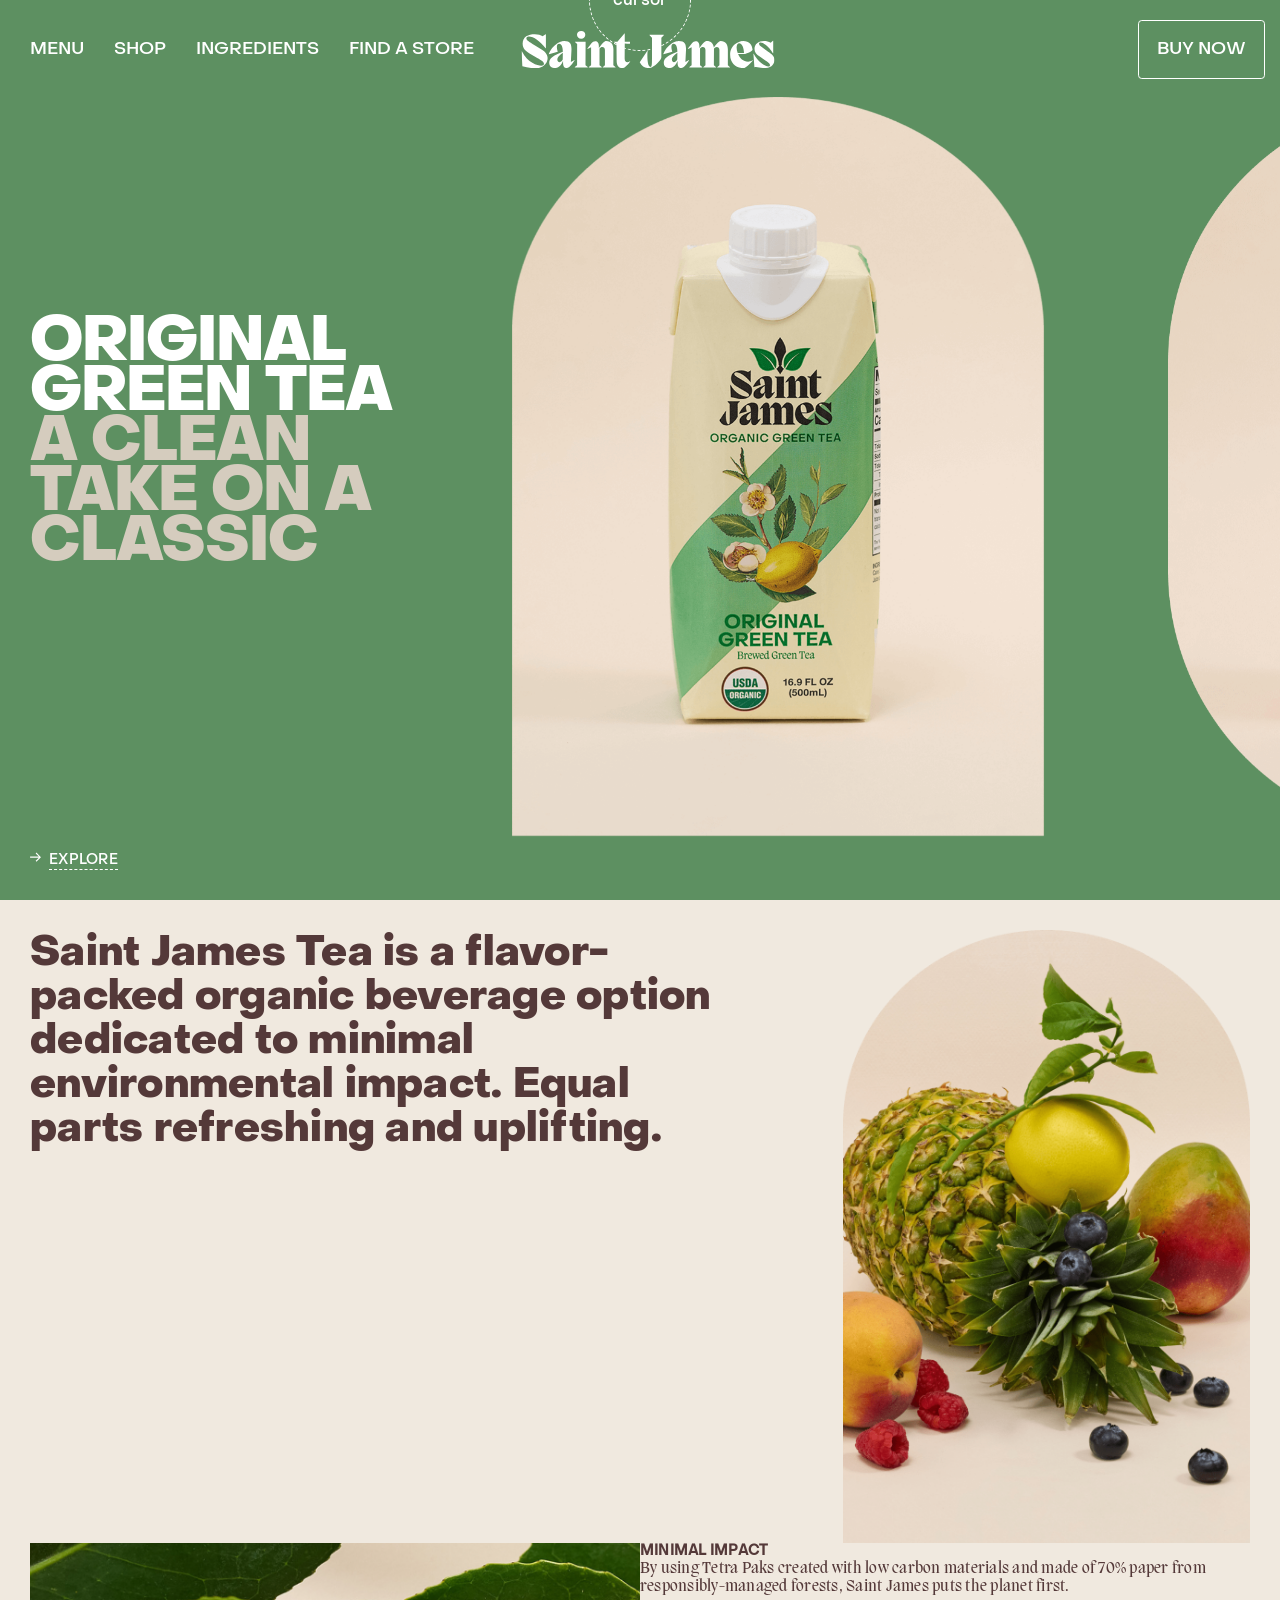
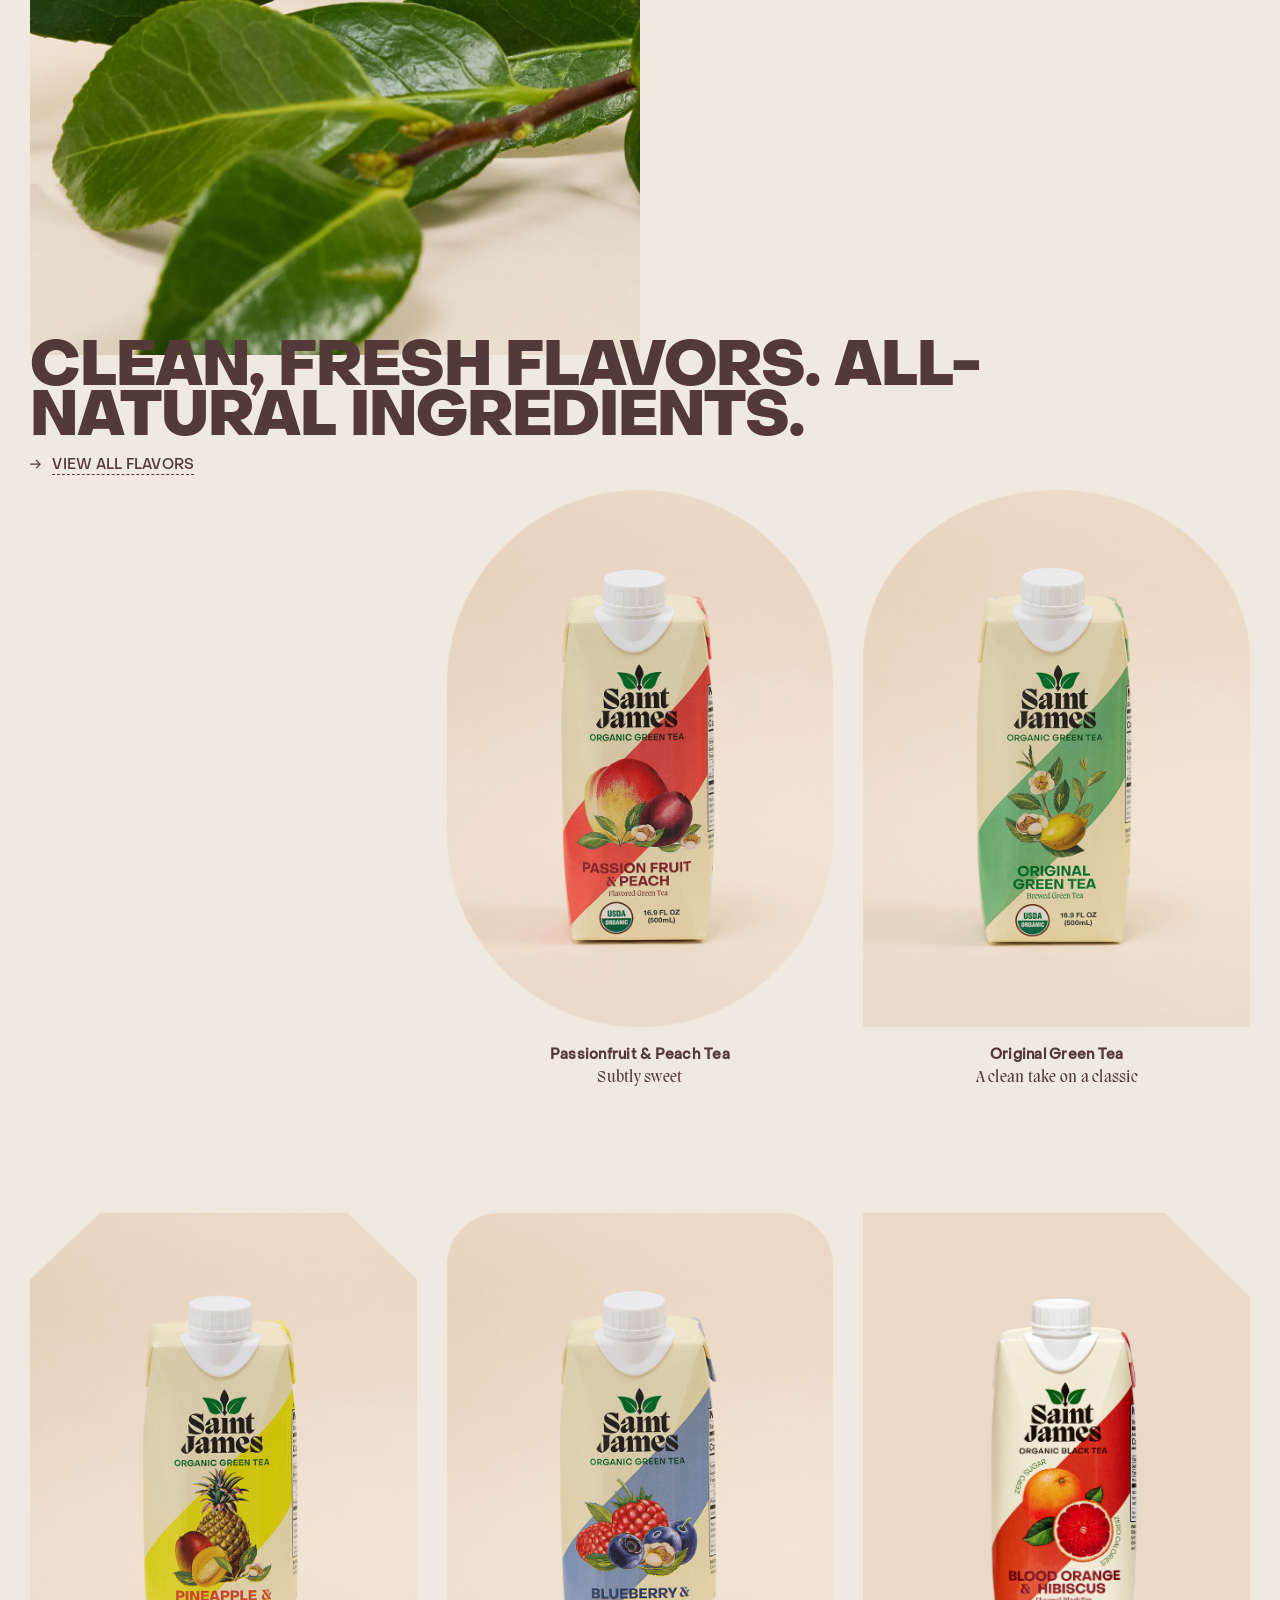
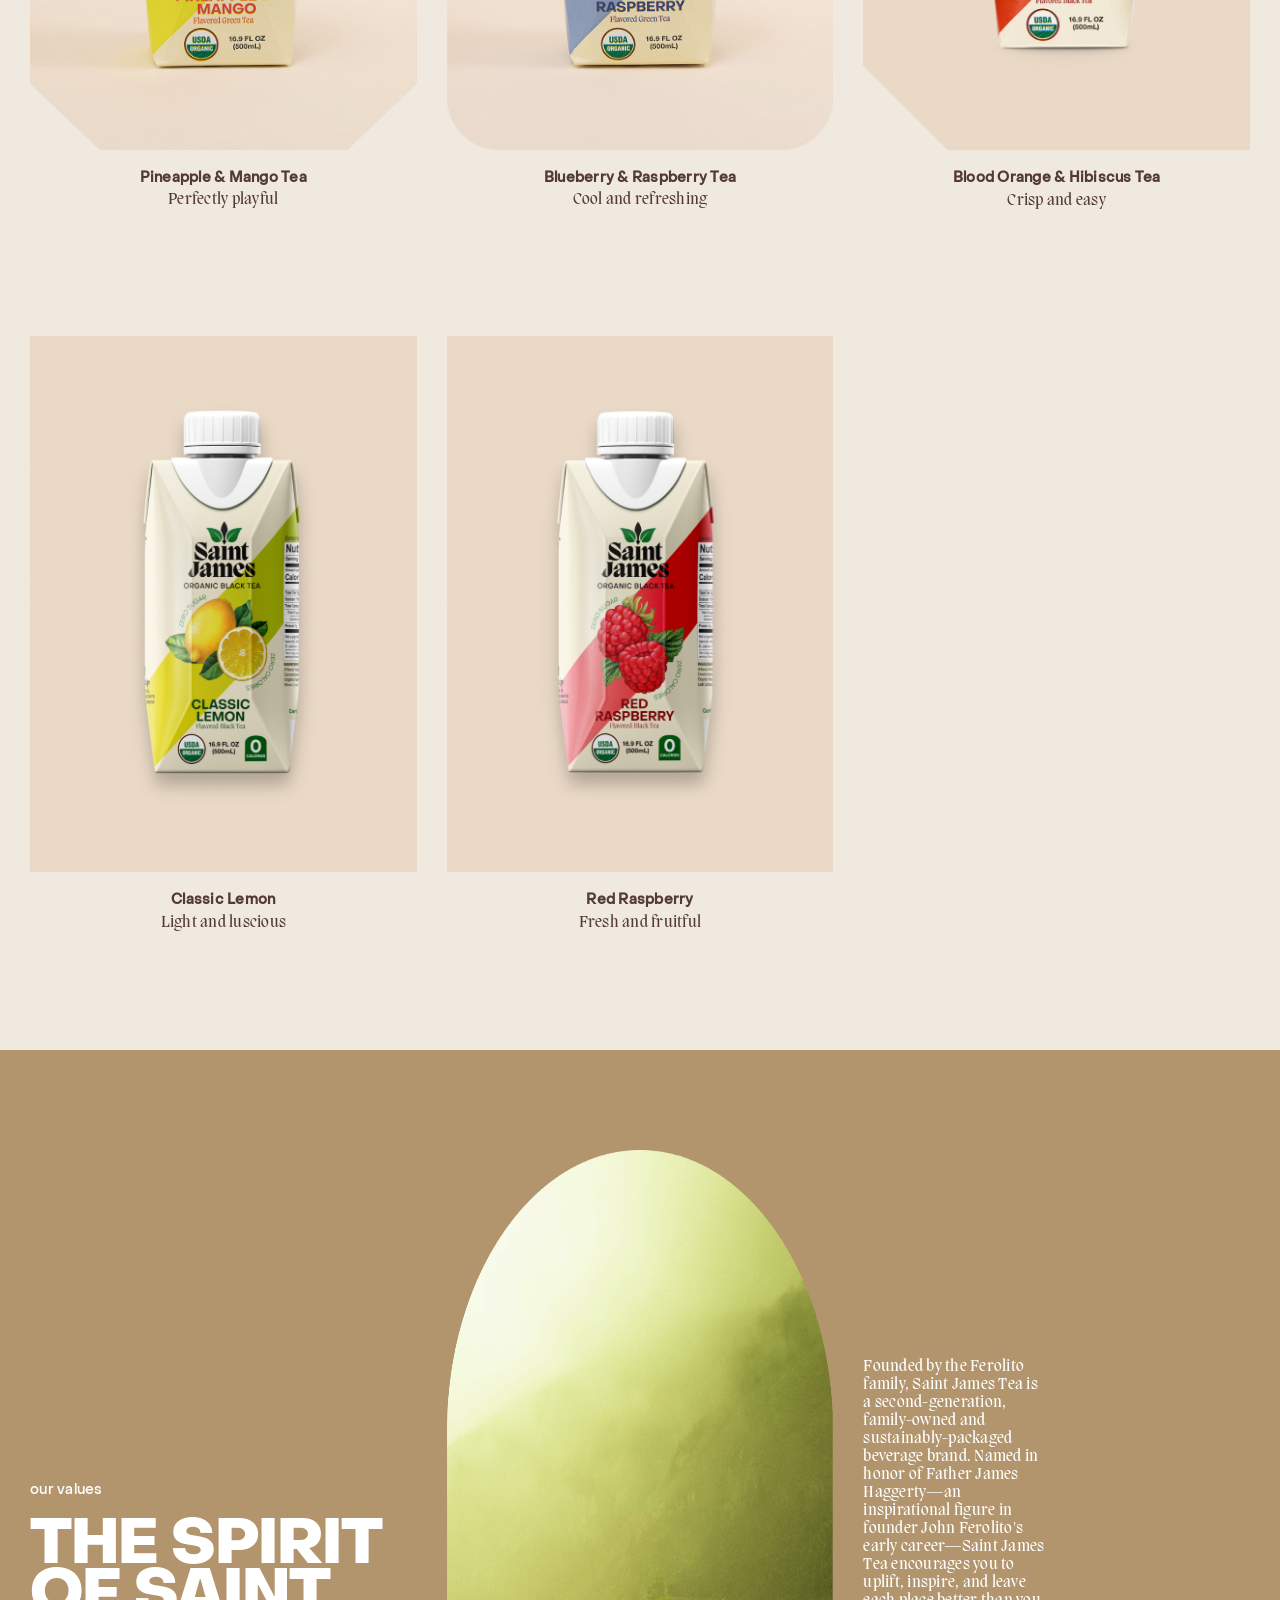
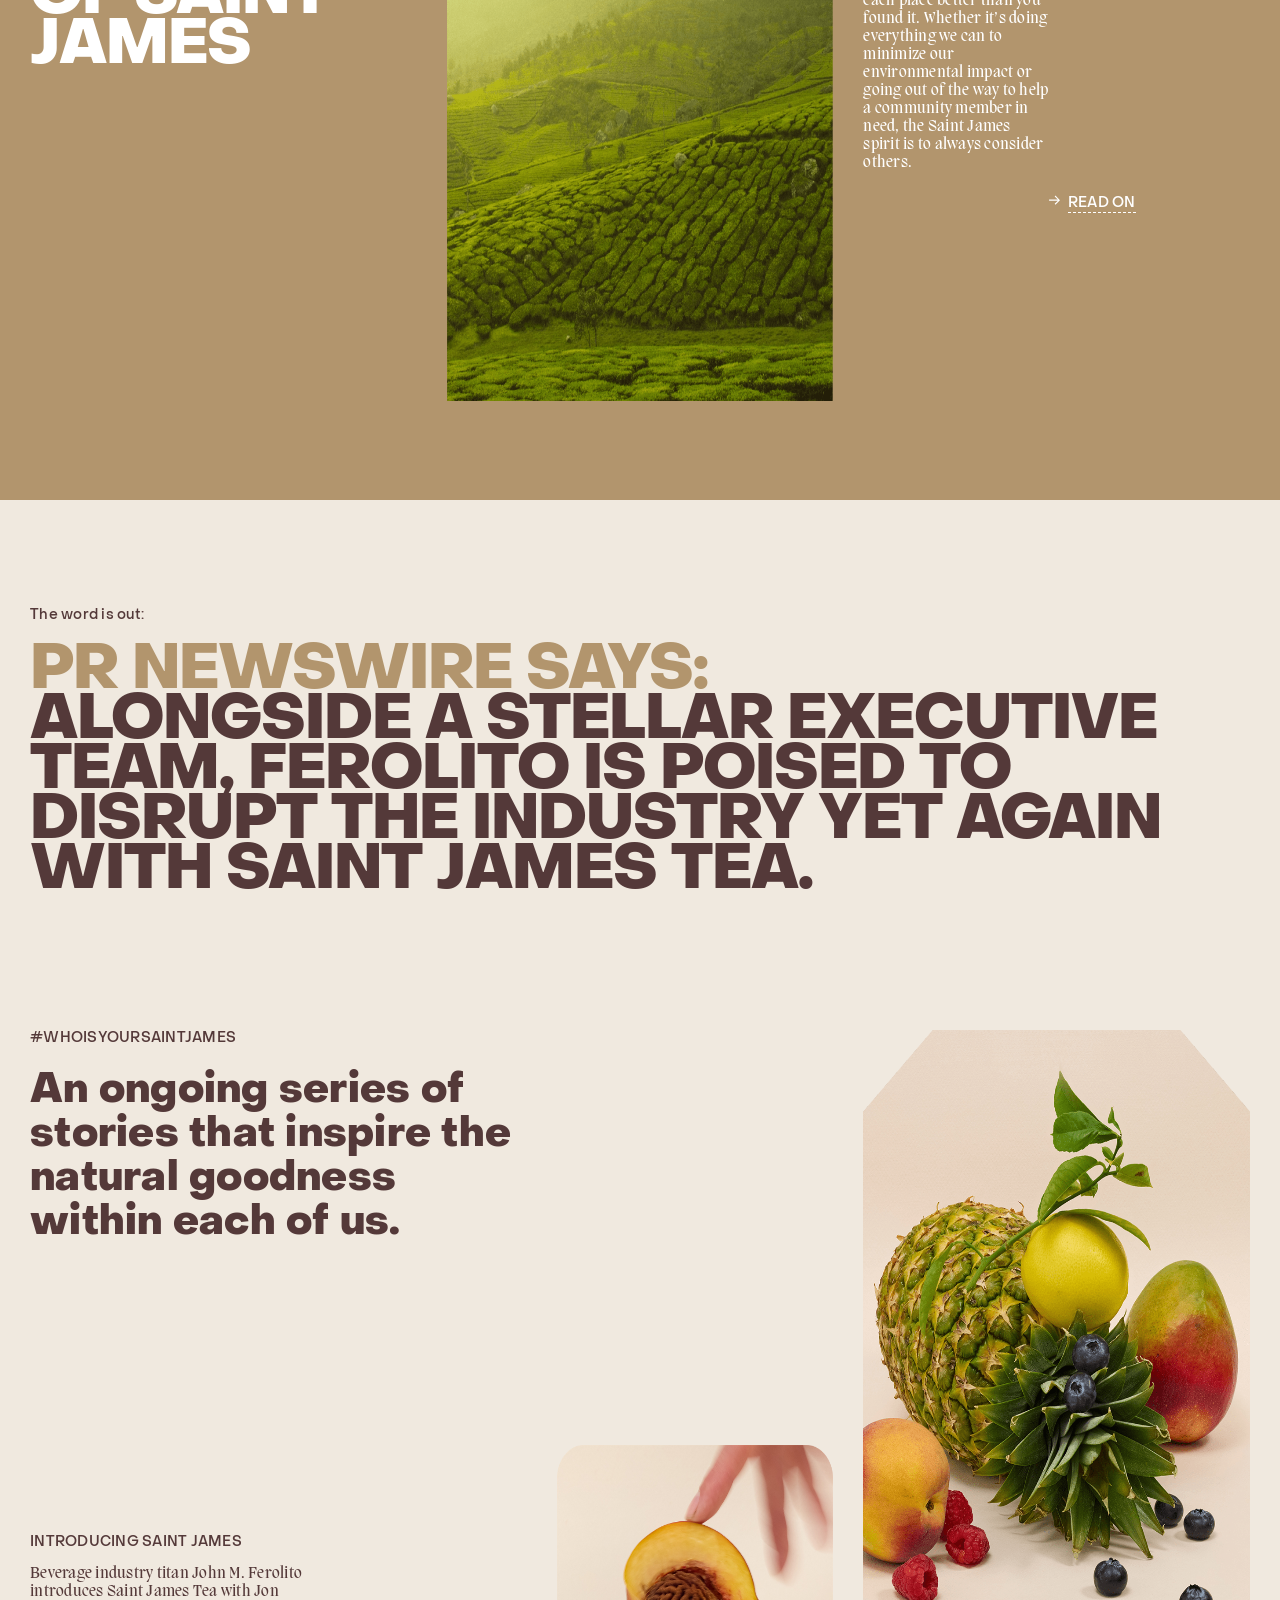
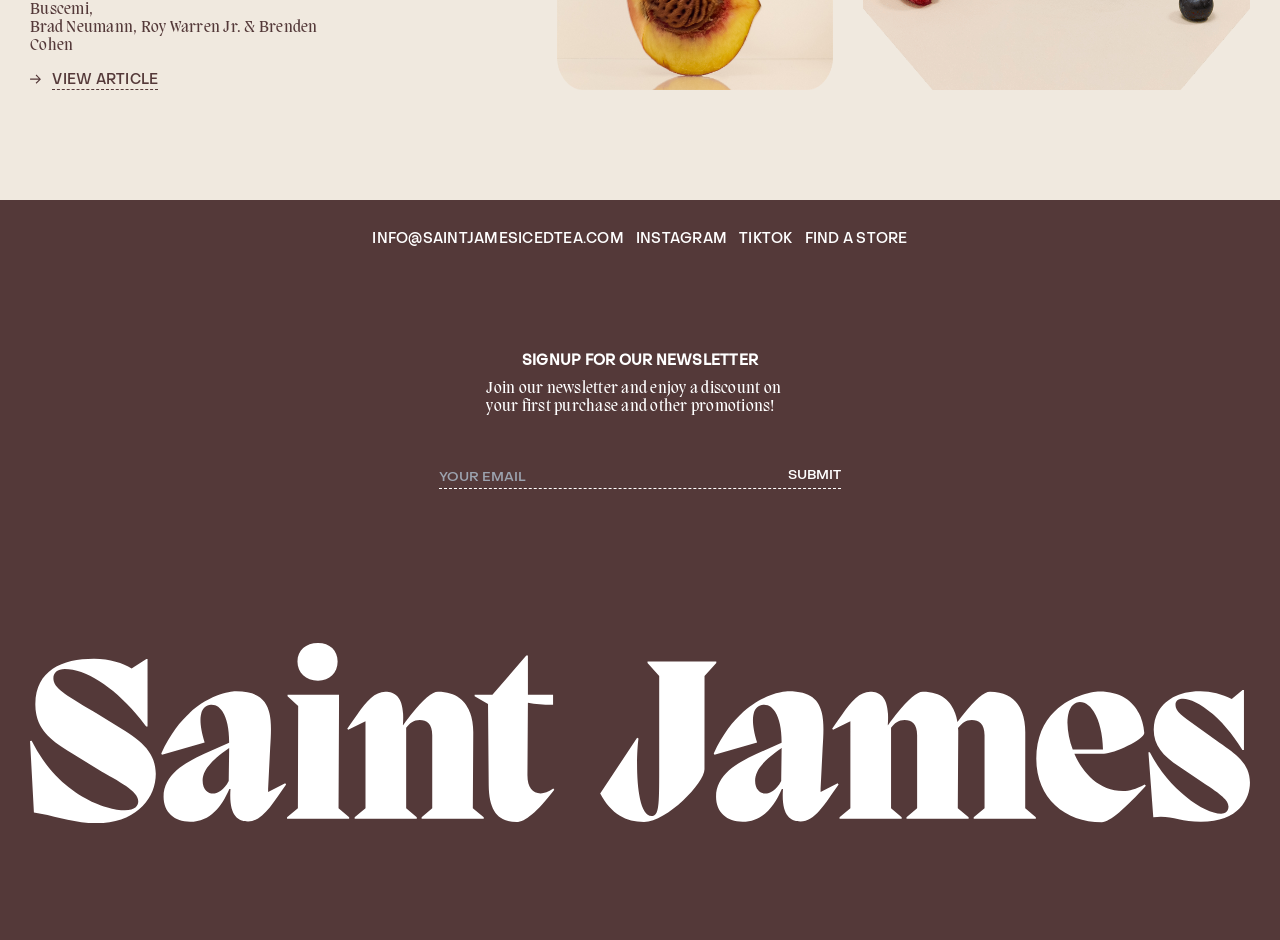
==== commit a6fac984: "반응형 작업중" ====
--- a/index.html
+++ b/index.html
@@ -142,24 +142,23 @@
     </main>
 
     <section class="main2 grid grid2 txt-brown">
-        <div class="grid-le flex-c fy-tween">
+        <div class="grid-le">
             <h2 class="main2-tit">Saint James Tea is a flavor-packed organic beverage option dedicated to minimal environmental impact. Equal parts refreshing and uplifting.
-            </h2>
-            <div class="grid grid-leaf">
-                <div class="grid-le">
-                    <img src="./img/leaf.png" alt="" sizes="(min-width: 940px) 50vw, 100vw">
-                </div>
-                <div class="grid-ri">
-                    <h4>MINIMAL IMPACT</h4>
-                    <p>
-                        By using Tetra Paks created with low carbon materials and made of 70% paper from responsibly-managed forests, Saint James puts the planet first.
-                    </p>
-                </div>
-            </div>
-        </div>
-
+            </h2>   
+        </div>  
         <div class="fruit-round">
             <img src="./img/39552b5becb308fe63684a4aff2bae924eee95e5-880x1326.png" alt="" sizes="(min-width: 940px) 50vw, 100vw">
+        </div>
+        <div class="grid grid2 grid-leaf">
+            <div class="grid-le">
+                <img src="./img/leaf.png" alt="" sizes="(min-width: 940px) 50vw, 100vw">
+            </div>
+            <div class="grid-ri">
+                <h4>MINIMAL IMPACT</h4>
+                <p>
+                    By using Tetra Paks created with low carbon materials and made of 70% paper from responsibly-managed forests, Saint James puts the planet first.
+                </p>
+            </div>
         </div>
     </section>
 
@@ -222,6 +221,25 @@
                 <div class="p-txt">
                     <h4>Blood Orange & Hibiscus Tea</h4>
                     <p>Crisp and easy</p>
+                </div>
+            </div>
+            <div class="inner">
+                <div class="blur">
+                    <img src="./img/lemon.png" alt="" sizes="(min-width: 940px) 50vw, 100vw">
+                    <p>explore</p>
+                </div>
+                <div class="p-txt">
+                    <h4>Classic Lemon</h4>
+                    <p>Light and luscious</p></div>
+                </div>
+            <div class="inner start2">
+                <div class="blur">
+                    <img src="./img/strawberry.png" alt="" sizes="(min-width: 940px) 50vw, 100vw">
+                    <p>explore</p>
+                </div>
+                <div class="p-txt">
+                    <h4>Red Raspberry</h4>
+                    <p>Fresh and fruitful</p>
                 </div>
             </div>
         </div>
@@ -328,6 +346,68 @@
             <path d="M15.0903 14.1709C18.8151 16.3826 20.9265 18.4711 20.9265 21.7538C20.9265 25.896 17.6247 30.0003 10.9802 30.0003C7.25537 30.0003 4.10699 28.7365 0.642203 28.2215L0 16.3036L0.269409 16.2625C4.91523 25.558 12.8629 27.8423 15.7795 27.8423C17.5087 27.8423 18.0069 27.0682 18.0069 26.332C18.0069 24.588 14.8585 23.1188 11.212 20.9608L6.75727 18.212C3.53371 16.2752 0.80511 14.3005 0.883428 10.0793C0.958613 4.58166 5.29743 2.60693 10.6356 2.60693C13.3234 2.60693 15.4725 3.34311 16.901 4.2341L19.3571 2.68276H19.5513V13.9024H19.3195C14.9807 8.0161 9.6425 4.33521 5.80492 4.33521C4.53617 4.33521 3.88457 4.96712 3.88457 5.84548C3.88457 7.47265 5.7642 8.51846 10.4883 11.3463L15.0903 14.1709Z" fill="#fff"></path><path d="M33.0593 22.9636L33.1345 17.4628C29.9485 19.6745 28.7205 21.2543 28.7205 22.9226C28.7205 24.5023 29.7167 25.0553 30.409 25.0553C31.1765 25.0553 32.2886 24.4739 33.0593 22.9636ZM42.4574 23.3491L42.6109 23.545C40.2677 26.8752 38.6543 29.6998 36.2734 29.6998C34.469 29.6998 33.0499 28.5782 33.3569 24.278H33.1658C31.9127 27.1437 30.055 29.7409 26.6372 29.7409C24.0277 29.7409 22.2201 28.1895 22.2201 25.5955C22.2201 21.9557 25.6661 19.981 28.9022 18.4707L33.1251 16.6129C33.1658 12.6603 31.9346 10.1832 30.0926 10.2938C28.5262 10.4486 27.6741 12.0758 29.0557 16.5655L21.9538 18.5813L21.8379 18.3854C26.3678 8.4739 33.6639 8.04736 34.2779 8.04736C40.3836 8.04736 40.3053 12.0758 39.9607 17.3807L39.6161 24.2338V24.8151L42.4574 23.3491Z" fill="#fff"></path><path d="M44.5011 3.09636C44.5011 1.23854 45.8858 0 47.9189 0C49.8769 0 51.1832 1.23854 51.1832 3.09636C51.1832 4.95418 49.8769 6.27171 47.9189 6.27171C45.8858 6.27171 44.5011 5.00789 44.5011 3.09636ZM44.6171 10.4929L42.8502 8.86572V8.62559H51.415V10.4834L51.3367 27.485L53.1036 28.9953V29.2259H42.7656V28.9953L44.5701 27.485L44.6171 10.4929Z" fill="#fff"></path><path d="M73.6811 27.4946L75.4981 29.0049V29.2356H65.1602V29.0049L66.927 27.4946V15.3335C66.927 13.3967 66.006 12.8059 64.8531 12.8059C63.8569 12.8059 63.127 13.3493 62.5882 14.1234V27.4852L64.355 28.9954V29.2261H54.0171V28.9954L55.8215 27.4852V13.0112L52.9426 14.4425L52.7891 14.2498C55.1292 10.9575 56.7801 8.12971 59.1234 8.12971C60.9655 8.12971 62.3877 9.25451 62.0431 13.6684H62.0807C64.6527 10.1076 66.6482 8.0918 67.8794 8.0918C72.1398 8.0918 73.7532 11.1503 73.7532 14.8691L73.6811 27.4946Z" fill="#fff"></path><path d="M87.2369 24.4233C84.3956 28.1421 82.3593 29.7945 80.9715 29.7945C77.9014 29.7945 76.3633 27.9367 76.3257 23.6776L76.2098 10.161L73.9824 8.84348V8.62547H76.9397L82.5786 2.08203H82.848V8.62547H87.0333V10.2906C85.6305 10.3078 84.2292 10.1914 82.848 9.94301L82.7697 22.0252C82.7697 24.0378 83.6155 25.0457 84.9626 25.0457C85.5891 25.0457 86.2157 24.8119 87.0741 24.2305L87.2369 24.4233Z" fill="#fff"></path><path d="M112.232 21.0267C112.232 23.311 105.967 29.7787 102.17 29.7787C99.175 29.7787 96.7566 28.5401 94.877 25.0551L101.02 15.7597L101.249 15.8766C100.788 19.2068 100.751 28.8087 103.442 28.8087C104.67 28.8087 104.695 27.0678 104.695 21.1025V5.49746L102.753 3.33V3.09619H114.196V3.33L112.238 5.49746L112.232 21.0267Z" fill="#fff"></path><path d="M124.995 22.9636L125.07 17.4628C121.884 19.6745 120.656 21.2543 120.656 22.9226C120.656 24.5023 121.655 25.0553 122.345 25.0553C123.112 25.0553 124.224 24.4739 124.995 22.9636ZM134.393 23.3491L134.546 23.545C132.203 26.8752 130.59 29.6998 128.209 29.6998C126.405 29.6998 124.985 28.5782 125.292 24.278H125.101C123.833 27.1437 121.991 29.7409 118.573 29.7409C115.963 29.7409 114.156 28.1895 114.156 25.5955C114.156 21.9557 117.602 19.981 120.838 18.4707L125.061 16.6129C125.101 12.6603 123.87 10.1832 122.028 10.2938C120.462 10.4486 119.61 12.0758 120.991 16.5655L113.889 18.5813L113.773 18.3854C118.303 8.4739 125.599 8.04736 126.213 8.04736C132.319 8.04736 132.241 12.0758 131.896 17.3807L131.552 24.2338V24.8151L134.393 23.3491Z" fill="#fff"></path><path d="M165.603 27.4946L167.369 29.0049V29.2356H157.031V29.0049L158.836 27.4946V15.3335C158.836 13.3967 157.877 12.8059 156.724 12.8059C155.725 12.8059 154.995 13.3872 154.419 14.1613C154.453 14.3924 154.466 14.6261 154.459 14.8596L154.381 27.4978L156.186 29.0081V29.2387H145.848V29.0081L147.615 27.4978V15.3335C147.615 13.3967 146.693 12.8059 145.541 12.8059C144.544 12.8059 143.815 13.3493 143.276 14.1234V27.4852L145.043 28.9954V29.2261H134.705V28.9954L136.509 27.4852V13.0112L133.63 14.4425L133.477 14.2498C135.817 10.9575 137.468 8.12971 139.811 8.12971C141.653 8.12971 143.075 9.25451 142.731 13.6684H142.768C145.34 10.1076 147.336 8.0918 148.567 8.0918C152.176 8.0918 153.864 10.2624 154.325 13.166C156.706 9.94962 158.585 8.0918 159.738 8.0918C164.039 8.0918 165.612 11.1503 165.612 14.8691L165.603 27.4946Z" fill="#fff"></path><path d="M172.629 13.2828C172.662 14.8075 172.961 16.3145 173.512 17.7346H178.543C178.465 13.2417 176.814 9.8357 174.703 9.8357C173.591 9.8357 172.629 10.9573 172.629 13.2828ZM185.683 23.7377C182.422 27.3396 179.655 29.8167 178.349 29.8167C172.206 29.8167 167.447 25.7883 167.447 19.2449C167.447 10.0663 175.815 8.05371 177.967 8.05371C182.804 8.05371 185.106 11.1122 185.417 14.9858C185.417 16.0695 180.307 18.4329 178.697 18.4329H173.782C175.201 21.684 177.929 24.6287 181.883 24.6287C182.957 24.6287 183.957 24.357 185.492 23.545L185.683 23.7377Z" fill="#fff"></path><path d="M197.931 16.6126C200.657 18.5084 203 20.0882 203 23.194C203 25.9049 201.196 29.7406 194.821 29.7406C191.253 29.7406 189.677 28.54 186.914 29.0044L186.105 18.1987H186.337C189.486 24.3567 195.322 28.4231 198.201 28.4231C198.852 28.4231 199.429 28.0755 199.429 27.2224C199.429 26.3694 198.699 25.5194 195.704 23.5826L191.212 20.5621C188.449 18.7422 186.989 16.9981 186.989 14.442C186.989 10.5716 190.1 8.01549 194.592 8.01549C196.465 7.99111 198.314 8.4443 199.968 9.33302L201.772 7.82275H202.001V17.788H201.747C198.022 11.7848 193.837 9.2572 191.879 9.2572C191.149 9.2572 190.61 9.491 190.61 10.303C190.61 11.194 191.456 12.006 193.069 13.0897L197.931 16.6126Z" fill="#fff"></path></svg>
         </div>
     </footer>
+    <div class="m-menu-wrap fade">
+    </div>
+    <div class="m-menu fade">
+        <div class="flex-r space-between">
+            <div class="logo">
+                <svg xmlns="http://www.w3.org/2000/svg" viewBox="0 0 203 30">
+                <path d="M15.0903 14.1709C18.8151 16.3826 20.9265 18.4711 20.9265 21.7538C20.9265 25.896 17.6247 30.0003 10.9802 30.0003C7.25537 30.0003 4.10699 28.7365 0.642203 28.2215L0 16.3036L0.269409 16.2625C4.91523 25.558 12.8629 27.8423 15.7795 27.8423C17.5087 27.8423 18.0069 27.0682 18.0069 26.332C18.0069 24.588 14.8585 23.1188 11.212 20.9608L6.75727 18.212C3.53371 16.2752 0.80511 14.3005 0.883428 10.0793C0.958613 4.58166 5.29743 2.60693 10.6356 2.60693C13.3234 2.60693 15.4725 3.34311 16.901 4.2341L19.3571 2.68276H19.5513V13.9024H19.3195C14.9807 8.0161 9.6425 4.33521 5.80492 4.33521C4.53617 4.33521 3.88457 4.96712 3.88457 5.84548C3.88457 7.47265 5.7642 8.51846 10.4883 11.3463L15.0903 14.1709Z" fill="#fff"></path><path d="M33.0593 22.9636L33.1345 17.4628C29.9485 19.6745 28.7205 21.2543 28.7205 22.9226C28.7205 24.5023 29.7167 25.0553 30.409 25.0553C31.1765 25.0553 32.2886 24.4739 33.0593 22.9636ZM42.4574 23.3491L42.6109 23.545C40.2677 26.8752 38.6543 29.6998 36.2734 29.6998C34.469 29.6998 33.0499 28.5782 33.3569 24.278H33.1658C31.9127 27.1437 30.055 29.7409 26.6372 29.7409C24.0277 29.7409 22.2201 28.1895 22.2201 25.5955C22.2201 21.9557 25.6661 19.981 28.9022 18.4707L33.1251 16.6129C33.1658 12.6603 31.9346 10.1832 30.0926 10.2938C28.5262 10.4486 27.6741 12.0758 29.0557 16.5655L21.9538 18.5813L21.8379 18.3854C26.3678 8.4739 33.6639 8.04736 34.2779 8.04736C40.3836 8.04736 40.3053 12.0758 39.9607 17.3807L39.6161 24.2338V24.8151L42.4574 23.3491Z" fill="#fff"></path><path d="M44.5011 3.09636C44.5011 1.23854 45.8858 0 47.9189 0C49.8769 0 51.1832 1.23854 51.1832 3.09636C51.1832 4.95418 49.8769 6.27171 47.9189 6.27171C45.8858 6.27171 44.5011 5.00789 44.5011 3.09636ZM44.6171 10.4929L42.8502 8.86572V8.62559H51.415V10.4834L51.3367 27.485L53.1036 28.9953V29.2259H42.7656V28.9953L44.5701 27.485L44.6171 10.4929Z" fill="#fff"></path><path d="M73.6811 27.4946L75.4981 29.0049V29.2356H65.1602V29.0049L66.927 27.4946V15.3335C66.927 13.3967 66.006 12.8059 64.8531 12.8059C63.8569 12.8059 63.127 13.3493 62.5882 14.1234V27.4852L64.355 28.9954V29.2261H54.0171V28.9954L55.8215 27.4852V13.0112L52.9426 14.4425L52.7891 14.2498C55.1292 10.9575 56.7801 8.12971 59.1234 8.12971C60.9655 8.12971 62.3877 9.25451 62.0431 13.6684H62.0807C64.6527 10.1076 66.6482 8.0918 67.8794 8.0918C72.1398 8.0918 73.7532 11.1503 73.7532 14.8691L73.6811 27.4946Z" fill="#fff"></path><path d="M87.2369 24.4233C84.3956 28.1421 82.3593 29.7945 80.9715 29.7945C77.9014 29.7945 76.3633 27.9367 76.3257 23.6776L76.2098 10.161L73.9824 8.84348V8.62547H76.9397L82.5786 2.08203H82.848V8.62547H87.0333V10.2906C85.6305 10.3078 84.2292 10.1914 82.848 9.94301L82.7697 22.0252C82.7697 24.0378 83.6155 25.0457 84.9626 25.0457C85.5891 25.0457 86.2157 24.8119 87.0741 24.2305L87.2369 24.4233Z" fill="#fff"></path><path d="M112.232 21.0267C112.232 23.311 105.967 29.7787 102.17 29.7787C99.175 29.7787 96.7566 28.5401 94.877 25.0551L101.02 15.7597L101.249 15.8766C100.788 19.2068 100.751 28.8087 103.442 28.8087C104.67 28.8087 104.695 27.0678 104.695 21.1025V5.49746L102.753 3.33V3.09619H114.196V3.33L112.238 5.49746L112.232 21.0267Z" fill="#fff"></path><path d="M124.995 22.9636L125.07 17.4628C121.884 19.6745 120.656 21.2543 120.656 22.9226C120.656 24.5023 121.655 25.0553 122.345 25.0553C123.112 25.0553 124.224 24.4739 124.995 22.9636ZM134.393 23.3491L134.546 23.545C132.203 26.8752 130.59 29.6998 128.209 29.6998C126.405 29.6998 124.985 28.5782 125.292 24.278H125.101C123.833 27.1437 121.991 29.7409 118.573 29.7409C115.963 29.7409 114.156 28.1895 114.156 25.5955C114.156 21.9557 117.602 19.981 120.838 18.4707L125.061 16.6129C125.101 12.6603 123.87 10.1832 122.028 10.2938C120.462 10.4486 119.61 12.0758 120.991 16.5655L113.889 18.5813L113.773 18.3854C118.303 8.4739 125.599 8.04736 126.213 8.04736C132.319 8.04736 132.241 12.0758 131.896 17.3807L131.552 24.2338V24.8151L134.393 23.3491Z" fill="#fff"></path><path d="M165.603 27.4946L167.369 29.0049V29.2356H157.031V29.0049L158.836 27.4946V15.3335C158.836 13.3967 157.877 12.8059 156.724 12.8059C155.725 12.8059 154.995 13.3872 154.419 14.1613C154.453 14.3924 154.466 14.6261 154.459 14.8596L154.381 27.4978L156.186 29.0081V29.2387H145.848V29.0081L147.615 27.4978V15.3335C147.615 13.3967 146.693 12.8059 145.541 12.8059C144.544 12.8059 143.815 13.3493 143.276 14.1234V27.4852L145.043 28.9954V29.2261H134.705V28.9954L136.509 27.4852V13.0112L133.63 14.4425L133.477 14.2498C135.817 10.9575 137.468 8.12971 139.811 8.12971C141.653 8.12971 143.075 9.25451 142.731 13.6684H142.768C145.34 10.1076 147.336 8.0918 148.567 8.0918C152.176 8.0918 153.864 10.2624 154.325 13.166C156.706 9.94962 158.585 8.0918 159.738 8.0918C164.039 8.0918 165.612 11.1503 165.612 14.8691L165.603 27.4946Z" fill="#fff"></path><path d="M172.629 13.2828C172.662 14.8075 172.961 16.3145 173.512 17.7346H178.543C178.465 13.2417 176.814 9.8357 174.703 9.8357C173.591 9.8357 172.629 10.9573 172.629 13.2828ZM185.683 23.7377C182.422 27.3396 179.655 29.8167 178.349 29.8167C172.206 29.8167 167.447 25.7883 167.447 19.2449C167.447 10.0663 175.815 8.05371 177.967 8.05371C182.804 8.05371 185.106 11.1122 185.417 14.9858C185.417 16.0695 180.307 18.4329 178.697 18.4329H173.782C175.201 21.684 177.929 24.6287 181.883 24.6287C182.957 24.6287 183.957 24.357 185.492 23.545L185.683 23.7377Z" fill="#fff"></path><path d="M197.931 16.6126C200.657 18.5084 203 20.0882 203 23.194C203 25.9049 201.196 29.7406 194.821 29.7406C191.253 29.7406 189.677 28.54 186.914 29.0044L186.105 18.1987H186.337C189.486 24.3567 195.322 28.4231 198.201 28.4231C198.852 28.4231 199.429 28.0755 199.429 27.2224C199.429 26.3694 198.699 25.5194 195.704 23.5826L191.212 20.5621C188.449 18.7422 186.989 16.9981 186.989 14.442C186.989 10.5716 190.1 8.01549 194.592 8.01549C196.465 7.99111 198.314 8.4443 199.968 9.33302L201.772 7.82275H202.001V17.788H201.747C198.022 11.7848 193.837 9.2572 191.879 9.2572C191.149 9.2572 190.61 9.491 190.61 10.303C190.61 11.194 191.456 12.006 193.069 13.0897L197.931 16.6126Z" fill="#fff"></path></svg>
+            </div>
+            <div class="close-icon">
+                <span class="material-symbols-outlined">close
+                </span>
+            </div>
+        </div>
+        <div class="grid-4">
+            <div >
+                <ul class="flex-c">
+                    <li href="#"><a href=""><h2>Shop</h2></a></li>
+                    <li href="#"><a href=""><h2>Press</h2></a></li>
+                    <li href="#"><a href=""><h2>Ingredients</h2></a></li>
+                </div>
+            <div >
+                <ul class="flex-c">
+                    <li><a href="#">our values</a></li>
+                    <li><a href="#">find a store</a></li>
+                    <li><a href="#">instagram</a></li>
+                    <li><a href="#">tiktok</a></li>
+                </ul>
+            </div>
+            <!--  -->
+            <div class="">
+                <img src="./img/Passionfruit & Peach Tea packaging.png" alt="" sizes="(min-width: 940px) 50vw, 100vw">
+                <h4>Passion Fruit & Peach Tea</h4>
+            </div>
+            <div class="">
+                <img src="./img/Green tea packaging.png" alt="" sizes="(min-width: 940px) 50vw, 100vw">
+                <h4>Original Green Tea</h4>
+            </div>
+            <div class="">
+                <img src="./img/Pineapple & Mango packaging.png" alt="" sizes="(min-width: 940px) 50vw, 100vw">
+                <h4>Pineapple & Mango Tea</h4>
+            </div>
+            <div class="">
+                <img src="./img/Blueberry & Raspberry packaging.png" alt="" sizes="(min-width: 940px) 50vw, 100vw">
+                <h4>Blueberry & Raspberry Tea</h4>
+            </div>
+            <div class="">
+                <img src="./img/6f111ee96c01a436f6e3be2da3af301da516b4a8-800x1111.png" alt="" sizes="(min-width: 940px) 50vw, 100vw">
+                <h4>Blood Orange & Hibiscus Tea</h4>
+            </div>
+            <div class="">
+                <img src="./img/lemon.png" alt="" sizes="(min-width: 940px) 50vw, 100vw">
+                <h4>Classic Lemon</h4>
+            </div>
+            <div class="">
+                <img src="./img/strawberry.png" alt="" sizes="(min-width: 940px) 50vw, 100vw">
+                <h4>Red Raspberry</h4>
+            </div>
+        </div>
+        <div class="m-menu-graident">
+        </div>
+        <button>buy now</button>
+    </div>
     <!-- swiper JS CDN -->
     <script src="https://cdn.jsdelivr.net/npm/swiper@10/swiper-bundle.min.js"></script>
     <script src="./script.js"></script>
--- a/style.css
+++ b/style.css
@@ -48,6 +48,10 @@
 * {
   margin: 0;
   padding: 0;
+}
+
+body {
+  overflow-x: hidden;
 }
 
 a {
@@ -392,7 +396,7 @@
   width: calc(100% + 1px);
 }
 
-.main2 .grid-le {
+.main2 >.grid-le {
   grid-column: span 7 / span 7;
 }
 
@@ -786,6 +790,9 @@
 .swiper3 .swiper-button-next {
   color: transparent;
 }
+.flex.mobile {
+  display: none;
+}
 
 .flex.mobile_main {
   display: none;
@@ -805,8 +812,170 @@
   font-family: Object Sans Medium, times new roman;
 }
 
-footer .sign-link .link-form input[type="submit"]{
+footer .sign-link .link-form input[type="submit"] {
   font-family: Object Sans Medium, times new roman;
+}
+
+.main2 .grid-leaf{
+  grid-column: 1/-1;
+}
+
+.main2 .grid-leaf .grid-le{
+  grid-column: span 6 / span 6;
+}
+
+.main2 .grid-leaf .grid-ri{
+  grid-column: span 6 / span 6;
+}
+
+.m-menu {
+  position: fixed;
+  max-width: 60%;
+  z-index: 10;
+  top: 0;
+  height: 100%;
+  background-color: rgb(84 57 57);
+  padding: 3rem;
+  overflow-y: auto;
+}
+
+.m-menu > * {
+  color: #fff;
+}
+
+.space-between {
+  justify-content: space-between;
+  align-items: center;
+}
+
+.m-menu .flex-r .logo {
+  width: 14.2rem;
+  height: 2rem;
+}
+
+.m-menu .grid-4 .flex-c ul li a {
+  color: inherit;
+}
+
+.grid-4 {
+  display: grid;
+  grid-template-columns: repeat(4, minmax(0, 1fr));
+  gap: 3rem;
+  padding-top: 2rem;
+  padding-bottom: 15rem;
+}
+
+.m-menu .grid-4 div {
+  grid-column: span 2 / span 2;
+}
+
+.m-menu .grid-4 div h4 {
+  padding-top: 1.5rem;
+  font-size: 1.2rem;
+  font-weight: inherit;
+  text-transform: uppercase;
+}
+
+.m-menu button {
+  width: 60%;
+  border: 1px solid #fff;
+  border-radius: 5px;
+  text-align: center;
+  height: 5rem;
+  background-color: rgb(84 57 57);
+  /* margin: 4rem 0 6rem 0; */
+  text-transform: uppercase;
+  font-family: Object Sans Medium, times new roman;
+  color: #fff;
+  left: 3rem;
+  position: fixed;
+  z-index: 11;
+  bottom: 3rem;
+}
+
+.m-menu button:hover {
+  transform: scale(1.05);
+  /* transition: 0.5s; */
+}
+
+/* .m-menu button:before {
+  content: "";
+  width: 100%;
+  height: 40px;
+  z-index: 11;
+  background: linear-gradient(0deg, rgba(84, 57, 57, 0), #543939 80%);
+  position: absolute;
+  left: -3px;
+  top: -40px;
+}
+.m-menu button:hover:before {
+  content: "";
+  width: 100%;
+  height: 40px;
+  z-index: 11;
+  background: linear-gradient(0deg, rgba(84, 57, 57, 0), #543939 80%);
+  position: absolute;
+  left: -3px;
+  top: -42px;
+} */
+
+.m-menu .grid-4 div .flex-c a {
+  color: inherit;
+}
+
+.m-menu .grid-4 div .flex-c a h2 {
+  margin-bottom: 1rem;
+}
+
+/* 메뉴 모달 뒤에 */
+.m-menu-wrap {
+  background-color: rgba(84 ,57 ,57,.2);
+  position: absolute;
+  left: 0;
+  top: 0;
+  width: 100%;
+  height: 100%;
+  z-index: 10;
+    backdrop-filter: blur(25px);
+
+}
+
+.m-menu-wrap.fade {
+  display: none;
+}
+.m-menu.fade {
+  display: none;
+}
+
+.m-menu .grid-4 div:nth-child(2) .flex-c li a {
+  font-family: Object Sans Medium, times new roman;
+  font-size: 1.2rem;
+  text-transform: uppercase;
+}
+
+.m-menu-graident {
+  position: fixed;
+  bottom: 0;
+  width: 60%;
+  height: 3rem;
+  /* background: linear-gradient(0deg,#543939, rgba(84, 57, 57, 0),  80%); */
+  z-index: 11;
+  left: 3rem;
+  background:  rgba(84, 57, 57);
+  /* background: linear-gradient(0deg, rgba(84, 57, 57, 0), #543939 80%);; */
+
+  /* backdrop-filter: blur(25px); */
+}
+
+.m-menu-graident:before{
+  content: "";
+  width: 100%;
+  height: 40px;
+  z-index: 11;
+  background: linear-gradient(0deg, rgba(84, 57, 57, 0), #543939 80%);
+  position: absolute;
+  left: 0px;
+  top: -9rem;
 }
 
 @media screen and (max-width: 1270px) {
@@ -821,57 +990,24 @@
     width: 20.3rem;
   }
 
-  .grid2 {
+  /* .grid2 {
     grid-template-columns: repeat(4, minmax(0, 1fr));
-  }
+  } */
 
   .main2 .main2-tit {
     font-size: 2.4rem;
     line-height: 24px;
-    width: 95vw;
+    width: 94%;
     letter-spacing: -1px;
   }
 
-  .main2 .grid-le {
-    grid-column: 1/4;
+  .main2 >.grid-le {
+    grid-column: 1/-1;
   }
 
   .main2 .grid-le .grid-leaf .grid-ri {
     margin-top: 0;
   }
-}
-
-@media screen and (max-width: 765px) {
-  main .swiper3 .swiper-wrapper .swiper-slide {
-    flex: 0 0 85%;
-    object-fit: cover;
-  }
-
-  main .swiper3 .swiper-wrapper {
-    position: relative;
-  }
-
-  main .sentences .visible h1 {
-    font-size: 4.2rem;
-  }
-
-  main .mobile_main {
-    display: grid;
-    width: 90vw;
-  }
-
-  main .sentences {
-    display: none;
-  }
-
-  .mobile_main .sentences.show {
-    display: flex;
-  }
-
-  main .swiper3 {
-    height: 85%;
-  }
-
   main .swiper3 .swiper-wrapper .swiper-slide {
     flex: 0 0 85%;
     object-fit: cover;
@@ -879,11 +1015,70 @@
     display: grid;
     height: 85%;
   }
+  main .swiper3 .swiper-wrapper .swiper-slide img {
+    grid-column: span 6 / span 6;
+  }
+
+  .main2 .fruit-round {
+    grid-column: span 3/ span 3;
+    grid-column-start: 2;
+}
+}
+
+@media screen and (max-width: 765px) {
+  main .explore a span {
+    font-size: 1.2rem;
+  }
+  .grid2 {
+    grid-template-columns: repeat(4, minmax(0, 1fr));
+  }
+  main .swiper3 .swiper-wrapper .swiper-slide {
+    flex: 0 0 85%;
+    object-fit: cover;
+  }
+
+  main .swiper3 .swiper-wrapper {
+    position: relative;
+  }
+
+  main .sentences .visible h1 {
+    font-size: 3.5rem;
+    line-height: 34px;
+  }
+
+  main .mobile_main {
+    display: grid;
+    width: 90vw;
+  }
+
+  main .sentences {
+    display: none;
+  }
+
+  .mobile_main .sentences.show {
+    display: flex;
+  }
+
+  main .swiper3 {
+    height: 93.4%;
+    overflow: hidden;
+    top: 4%;
+    left: 13%;
+    width: 91%;
+  }
+
+  main .swiper3 .swiper-wrapper .swiper-slide {
+    flex: 0 0 86%;
+    object-fit: cover;
+    grid-template-columns: repeat(8, minmax(0, 1fr));
+    display: grid;
+    height: 100%;
+  }
 
   main .swiper3 .swiper-wrapper .swiper-slide img {
     width: 100%;
-    height: 85%;
-    grid-column: span 5 / span 5;
+    height: 100%;
+    grid-column: span 6 / span 6;
     display: flex;
     align-items: center;
   }
@@ -891,33 +1086,37 @@
   .main2.grid2 {
     grid-template-columns: repeat(4, minmax(0, 1fr));
     position: relative;
-  }
-
-  .main2 .grid-le {
-    /* grid-column: 1/4; */
-    height: 100%;
-  }
-
-  .main2 .grid-le .grid-leaf {
-    grid-template-columns: repeat(8, minmax(0, 1fr));
+    height: 1040px;
+  }
+
+  .main2> .grid-le {
+    grid-column: 1/-1;
+  }
+
+  .main2 .grid-leaf {
+    grid-column: 1/-1;
     gap: 3rem;
-    position: absolute;
-    bottom: 0;
-  }
-
-  .main2 {
-    height: 1040px;
-    position: relative;
-  }
-
-  .main2 .fruit-round {
+    /* position: absolute;
+    bottom: 0; */
+    margin-top: 3rem;
+  }
+
+  .main2 .grid-leaf .grid-le{
+    grid-column: 1/3;
+  }
+
+  .main2 .grid-leaf .grid-ri{
+    grid-column: 3/5;
+  }
+
+  /* .main2 .fruit-round {
     display: flex;
     justify-content: end;
     align-items: center;
-  }
+  } */
 
   .main2 .fruit-round img {
-    width: 70%;
+    width: 100%;
   }
 
   .flex.header_none {
@@ -947,7 +1146,7 @@
     padding: 6rem 3rem;
     background-color: #b2956d;
     height: 100%;
-    grid-template-columns: repeat(12, minmax(0, 1fr));
+    grid-template-columns: repeat(4, minmax(0, 1fr));
     gap: 3rem;
     display: flex;
     flex-direction: column;
@@ -1028,11 +1227,11 @@
     grid-row-start: 4;
     display: grid;
     grid-template-columns: repeat(4, minmax(0, 1fr));
+    gap: 3rem;
   }
 
   .main6 .grid-ce .grid-ce-intro {
     display: block;
-    margin-left: 3rem;
     grid-column: span 2 / span 2;
   }
 
@@ -1045,8 +1244,8 @@
   }
 
   header {
-    height: 11%;
-    padding: 0 3rem;
+    height: fit-content;
+    padding: 3rem;
   }
 
   header .flex.mobile li span {
@@ -1094,8 +1293,29 @@
     width: 100%;
     padding-bottom: 0.5rem;
   }
-}
-
-@media screen and (max-width: 658px) {
-
-}
+
+  .flex.mobile {
+    display: flex;
+  }
+
+  .main2 .grid-le .grid-leaf .grid-le {
+    grid-column: span 2 / span 2;
+  }
+  .main2 .grid-le .grid-leaf .grid-ri {
+    grid-column: span 2 / span 2;
+  }
+}
+
+@media screen and (max-width: 500px) {
+  main .sentences .visible h1 {
+    font-size: 3.5rem;
+  }
+
+  .main2 .main2-tit {
+    width: 73vw;
+  }
+
+  .main2.grid2 {
+    height: 650px;
+  }
+}
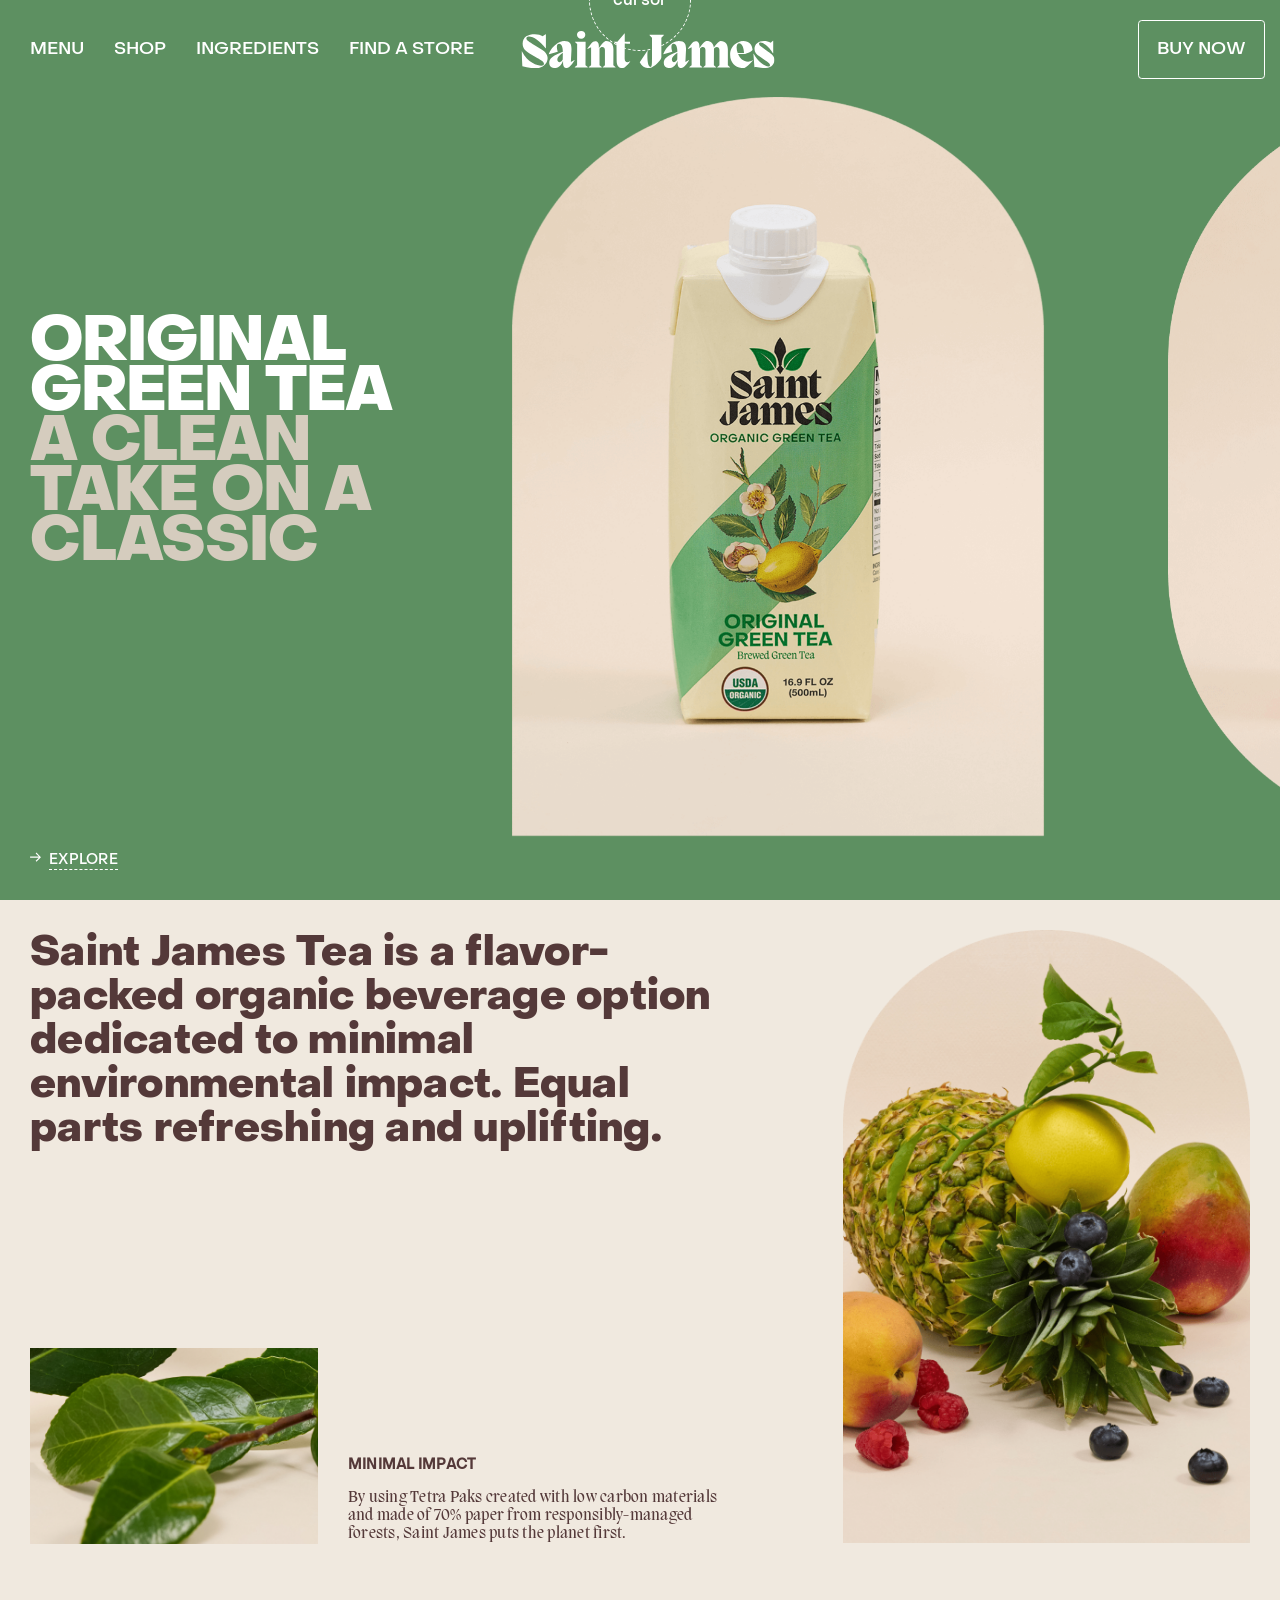
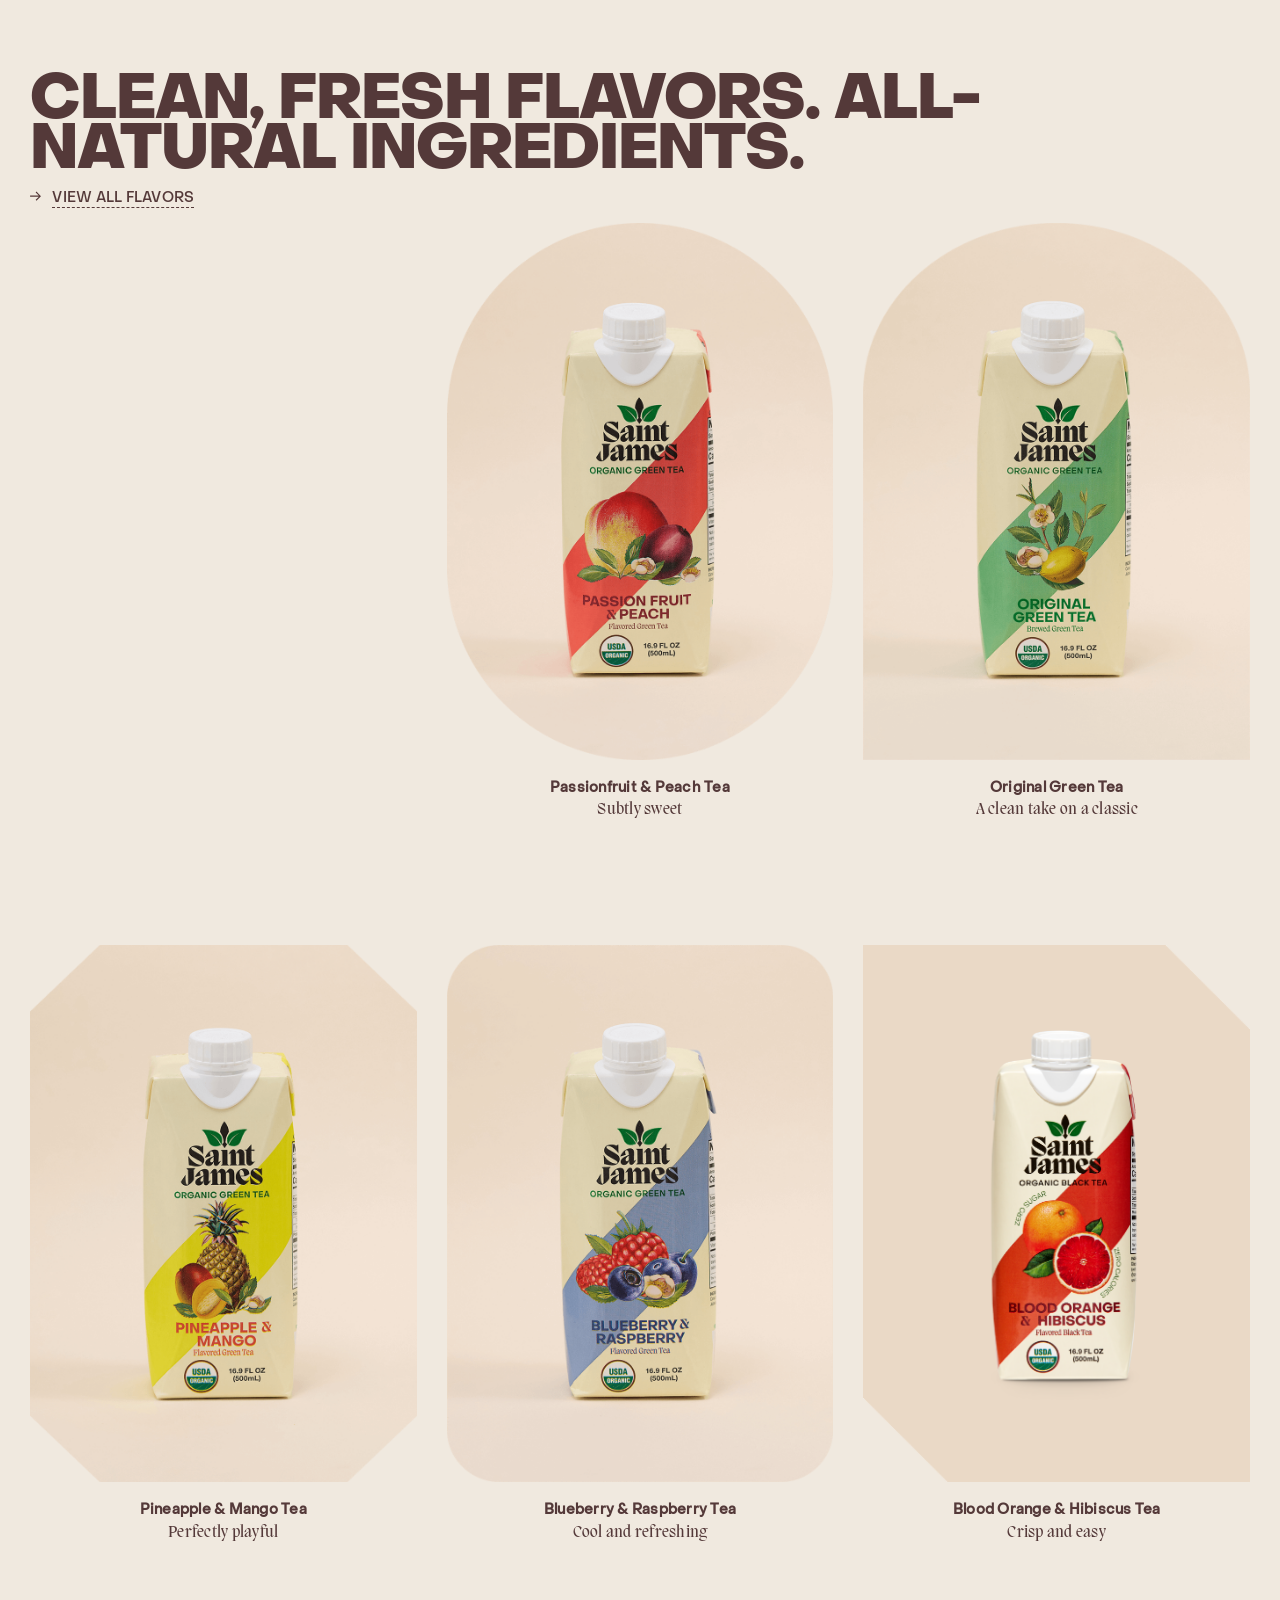
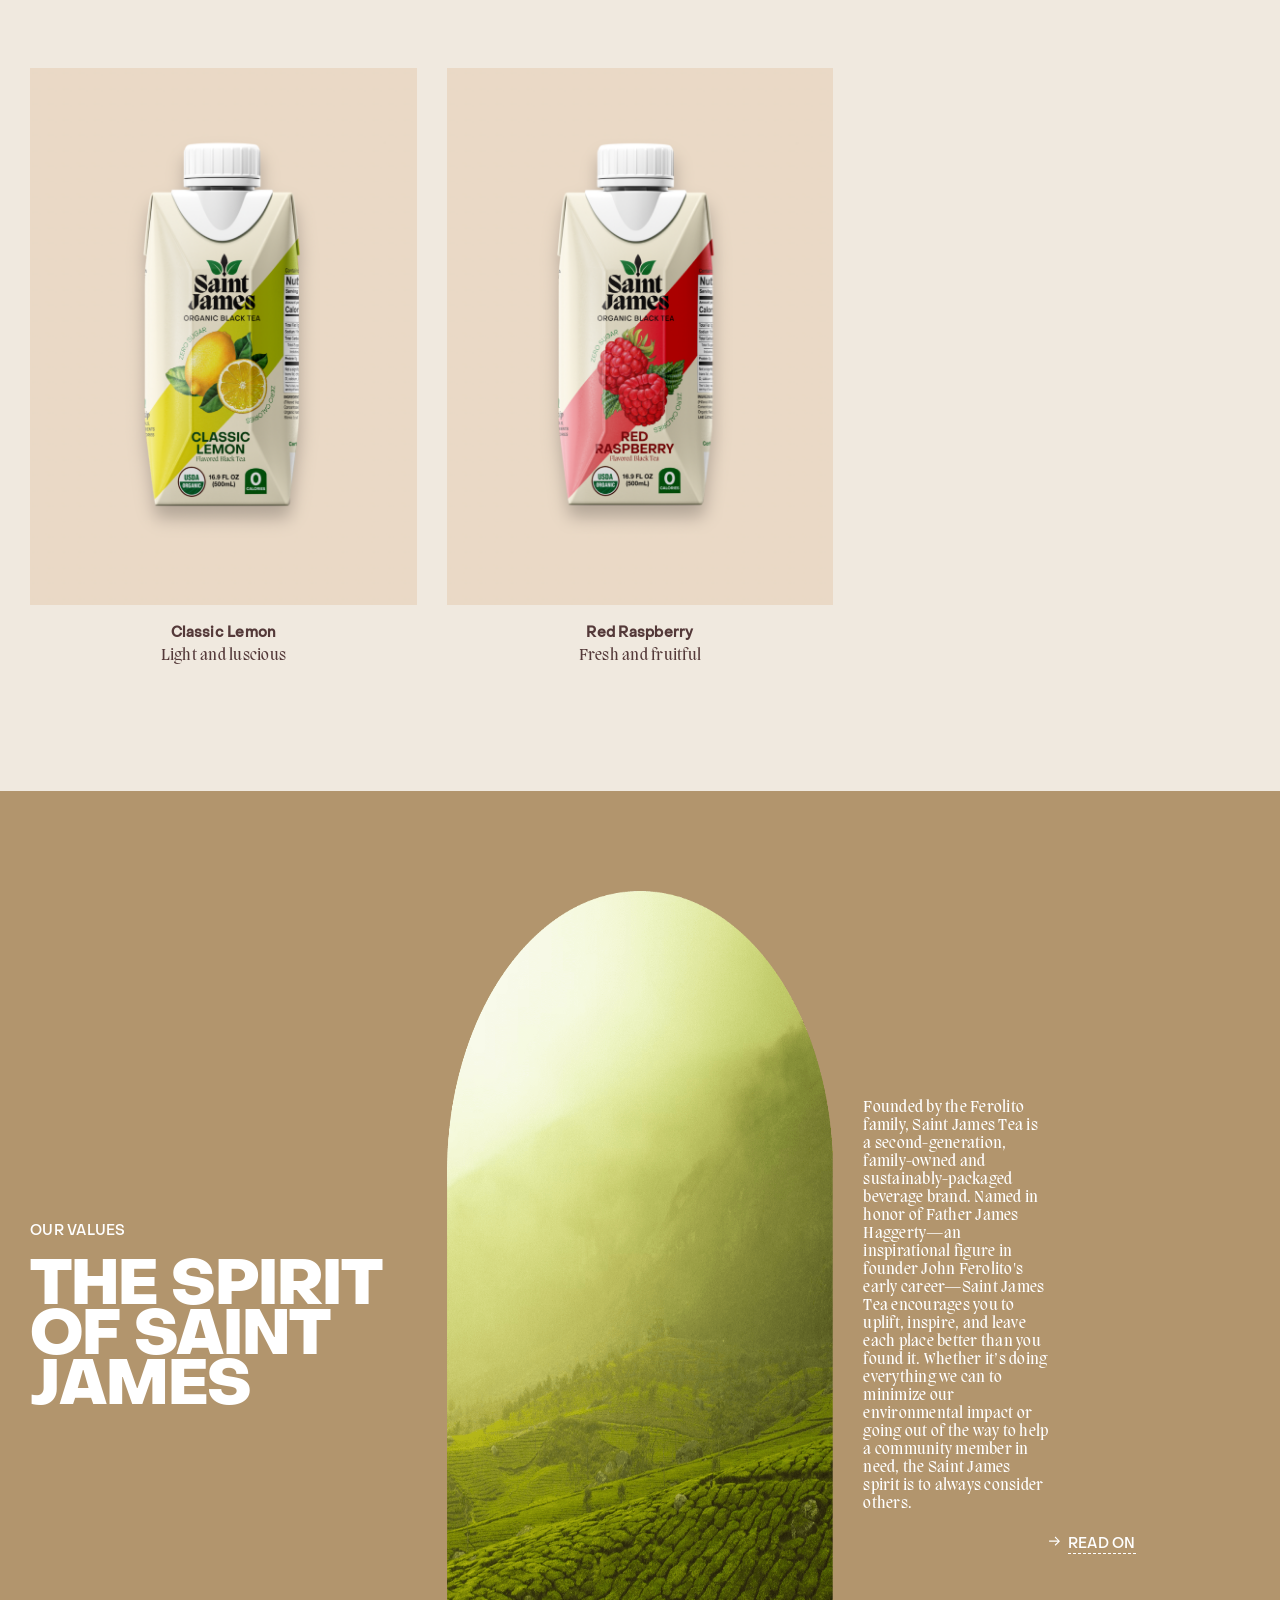
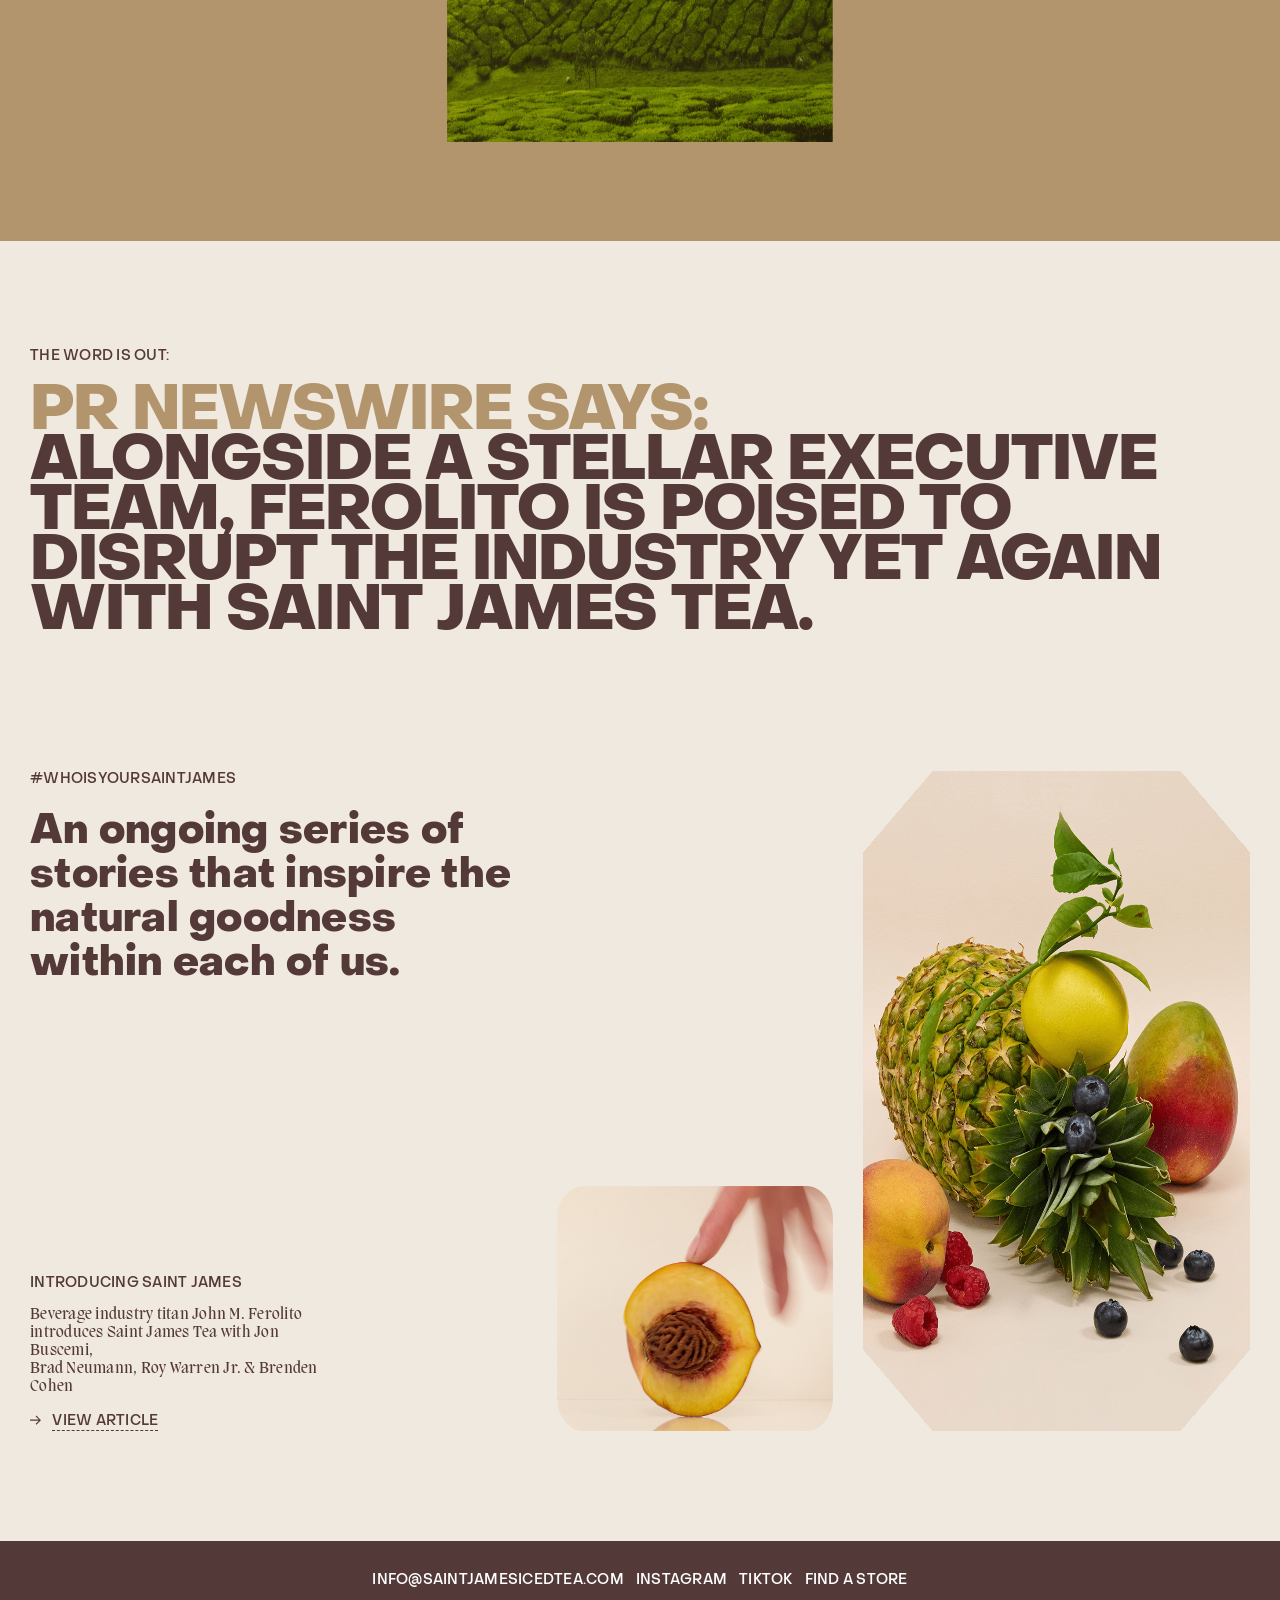
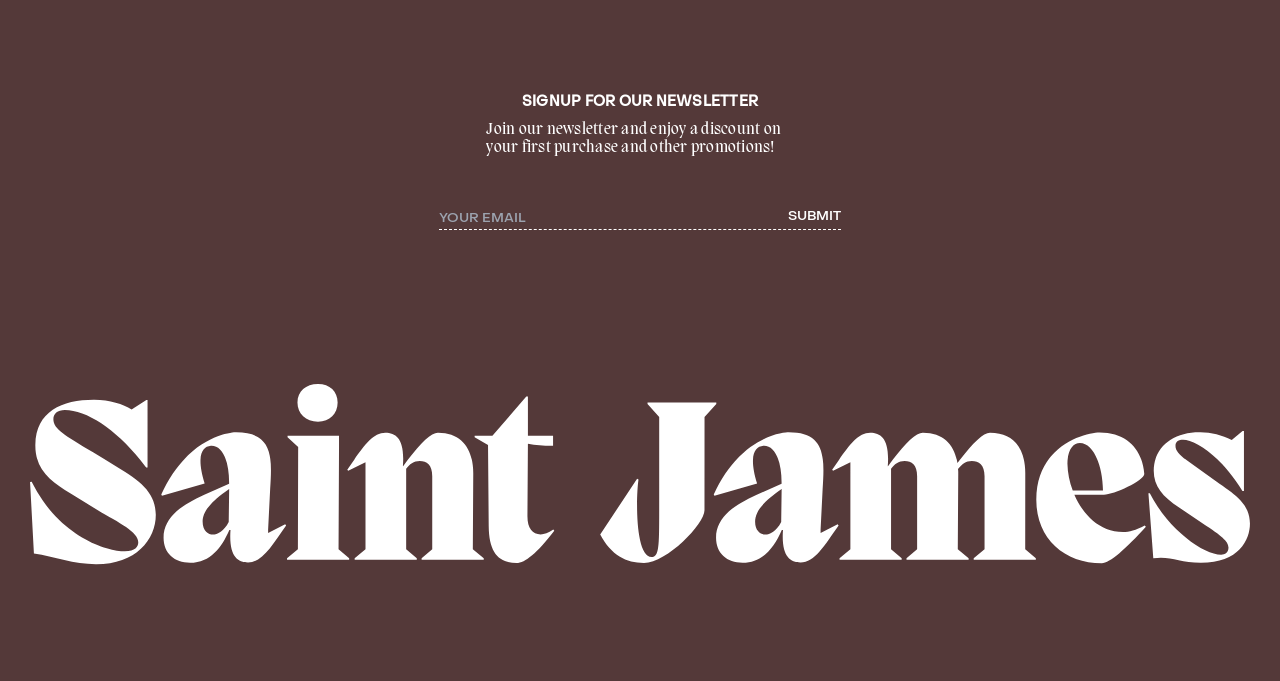
==== commit bdc27931: "반응형 작업중" ====
--- a/index.html
+++ b/index.html
@@ -71,8 +71,8 @@
 
             </li>
             <li class="">
-                <span class="material-symbols-outlined">
-                    menu
+                <span class="hamburger">
+                    <svg xmlns="http://www.w3.org/2000/svg" viewBox="0 0 19 10" aria-labelledby="hamburger-" class="icon"><title id="hamburger-">Hamburger</title><line x1="18.2002" y1="1" x2="0.000196369" y2="0.999998" stroke="#fff" stroke-width="2"></line><line x1="18.2002" y1="9" x2="0.000196369" y2="9" stroke="#fff" stroke-width="2"></line></svg>
                 </span>
             </li>
         </ul>
@@ -142,14 +142,15 @@
     </main>
 
     <section class="main2 grid grid2 txt-brown">
-        <div class="grid-le">
+        <!-- 줄어들었을 때 설정 -->
+        <div class="grid-le none">
             <h2 class="main2-tit">Saint James Tea is a flavor-packed organic beverage option dedicated to minimal environmental impact. Equal parts refreshing and uplifting.
             </h2>   
         </div>  
-        <div class="fruit-round">
+        <div class="fruit-round none">
             <img src="./img/39552b5becb308fe63684a4aff2bae924eee95e5-880x1326.png" alt="" sizes="(min-width: 940px) 50vw, 100vw">
         </div>
-        <div class="grid grid2 grid-leaf">
+        <div class="grid grid2 grid-leaf none">
             <div class="grid-le">
                 <img src="./img/leaf.png" alt="" sizes="(min-width: 940px) 50vw, 100vw">
             </div>
@@ -159,6 +160,26 @@
                     By using Tetra Paks created with low carbon materials and made of 70% paper from responsibly-managed forests, Saint James puts the planet first.
                 </p>
             </div>
+        </div>
+        <!-- 웹페이지 전체 화면일 때 설정 -->
+        <div class="grid-le flex-c fy-tween">
+            <h2 class="main2-tit">Saint James Tea is a flavor-packed organic beverage option dedicated to minimal environmental impact. Equal parts refreshing and uplifting.
+            </h2>
+            <div class="grid grid-leaf">
+                <div class="grid-le">
+                    <img src="./img/leaf.png" alt="" sizes="(min-width: 940px) 50vw, 100vw">
+                </div>
+                <div class="grid-ri">
+                    <h4>MINIMAL IMPACT</h4>
+                    <p>
+                        By using Tetra Paks created with low carbon materials and made of 70% paper from responsibly-managed forests, Saint James puts the planet first.
+                    </p>
+                </div>
+            </div>
+        </div>
+
+        <div class="fruit-round whole">
+            <img src="./img/39552b5becb308fe63684a4aff2bae924eee95e5-880x1326.png" alt="" sizes="(min-width: 940px) 50vw, 100vw">
         </div>
     </section>
 
@@ -279,6 +300,9 @@
             <h4 class="uppercase">The word is out:</h4>
             <h1 class="txt-gold">PR NEWSWIRE SAYS:</h1>
             <h1 class="uppercase">Alongside a stellar executive team, Ferolito is poised to disrupt the industry yet again with Saint James Tea.</h1>
+            <div class="pr_newswire">
+                <img src="./img/pr_newswire.png" alt="">
+            </div>
         </div>
     </section>
 
@@ -350,6 +374,7 @@
     </div>
     <div class="m-menu fade">
         <div class="flex-r space-between">
+            <h4 class="whole-h4">close</h4>
             <div class="logo">
                 <svg xmlns="http://www.w3.org/2000/svg" viewBox="0 0 203 30">
                 <path d="M15.0903 14.1709C18.8151 16.3826 20.9265 18.4711 20.9265 21.7538C20.9265 25.896 17.6247 30.0003 10.9802 30.0003C7.25537 30.0003 4.10699 28.7365 0.642203 28.2215L0 16.3036L0.269409 16.2625C4.91523 25.558 12.8629 27.8423 15.7795 27.8423C17.5087 27.8423 18.0069 27.0682 18.0069 26.332C18.0069 24.588 14.8585 23.1188 11.212 20.9608L6.75727 18.212C3.53371 16.2752 0.80511 14.3005 0.883428 10.0793C0.958613 4.58166 5.29743 2.60693 10.6356 2.60693C13.3234 2.60693 15.4725 3.34311 16.901 4.2341L19.3571 2.68276H19.5513V13.9024H19.3195C14.9807 8.0161 9.6425 4.33521 5.80492 4.33521C4.53617 4.33521 3.88457 4.96712 3.88457 5.84548C3.88457 7.47265 5.7642 8.51846 10.4883 11.3463L15.0903 14.1709Z" fill="#fff"></path><path d="M33.0593 22.9636L33.1345 17.4628C29.9485 19.6745 28.7205 21.2543 28.7205 22.9226C28.7205 24.5023 29.7167 25.0553 30.409 25.0553C31.1765 25.0553 32.2886 24.4739 33.0593 22.9636ZM42.4574 23.3491L42.6109 23.545C40.2677 26.8752 38.6543 29.6998 36.2734 29.6998C34.469 29.6998 33.0499 28.5782 33.3569 24.278H33.1658C31.9127 27.1437 30.055 29.7409 26.6372 29.7409C24.0277 29.7409 22.2201 28.1895 22.2201 25.5955C22.2201 21.9557 25.6661 19.981 28.9022 18.4707L33.1251 16.6129C33.1658 12.6603 31.9346 10.1832 30.0926 10.2938C28.5262 10.4486 27.6741 12.0758 29.0557 16.5655L21.9538 18.5813L21.8379 18.3854C26.3678 8.4739 33.6639 8.04736 34.2779 8.04736C40.3836 8.04736 40.3053 12.0758 39.9607 17.3807L39.6161 24.2338V24.8151L42.4574 23.3491Z" fill="#fff"></path><path d="M44.5011 3.09636C44.5011 1.23854 45.8858 0 47.9189 0C49.8769 0 51.1832 1.23854 51.1832 3.09636C51.1832 4.95418 49.8769 6.27171 47.9189 6.27171C45.8858 6.27171 44.5011 5.00789 44.5011 3.09636ZM44.6171 10.4929L42.8502 8.86572V8.62559H51.415V10.4834L51.3367 27.485L53.1036 28.9953V29.2259H42.7656V28.9953L44.5701 27.485L44.6171 10.4929Z" fill="#fff"></path><path d="M73.6811 27.4946L75.4981 29.0049V29.2356H65.1602V29.0049L66.927 27.4946V15.3335C66.927 13.3967 66.006 12.8059 64.8531 12.8059C63.8569 12.8059 63.127 13.3493 62.5882 14.1234V27.4852L64.355 28.9954V29.2261H54.0171V28.9954L55.8215 27.4852V13.0112L52.9426 14.4425L52.7891 14.2498C55.1292 10.9575 56.7801 8.12971 59.1234 8.12971C60.9655 8.12971 62.3877 9.25451 62.0431 13.6684H62.0807C64.6527 10.1076 66.6482 8.0918 67.8794 8.0918C72.1398 8.0918 73.7532 11.1503 73.7532 14.8691L73.6811 27.4946Z" fill="#fff"></path><path d="M87.2369 24.4233C84.3956 28.1421 82.3593 29.7945 80.9715 29.7945C77.9014 29.7945 76.3633 27.9367 76.3257 23.6776L76.2098 10.161L73.9824 8.84348V8.62547H76.9397L82.5786 2.08203H82.848V8.62547H87.0333V10.2906C85.6305 10.3078 84.2292 10.1914 82.848 9.94301L82.7697 22.0252C82.7697 24.0378 83.6155 25.0457 84.9626 25.0457C85.5891 25.0457 86.2157 24.8119 87.0741 24.2305L87.2369 24.4233Z" fill="#fff"></path><path d="M112.232 21.0267C112.232 23.311 105.967 29.7787 102.17 29.7787C99.175 29.7787 96.7566 28.5401 94.877 25.0551L101.02 15.7597L101.249 15.8766C100.788 19.2068 100.751 28.8087 103.442 28.8087C104.67 28.8087 104.695 27.0678 104.695 21.1025V5.49746L102.753 3.33V3.09619H114.196V3.33L112.238 5.49746L112.232 21.0267Z" fill="#fff"></path><path d="M124.995 22.9636L125.07 17.4628C121.884 19.6745 120.656 21.2543 120.656 22.9226C120.656 24.5023 121.655 25.0553 122.345 25.0553C123.112 25.0553 124.224 24.4739 124.995 22.9636ZM134.393 23.3491L134.546 23.545C132.203 26.8752 130.59 29.6998 128.209 29.6998C126.405 29.6998 124.985 28.5782 125.292 24.278H125.101C123.833 27.1437 121.991 29.7409 118.573 29.7409C115.963 29.7409 114.156 28.1895 114.156 25.5955C114.156 21.9557 117.602 19.981 120.838 18.4707L125.061 16.6129C125.101 12.6603 123.87 10.1832 122.028 10.2938C120.462 10.4486 119.61 12.0758 120.991 16.5655L113.889 18.5813L113.773 18.3854C118.303 8.4739 125.599 8.04736 126.213 8.04736C132.319 8.04736 132.241 12.0758 131.896 17.3807L131.552 24.2338V24.8151L134.393 23.3491Z" fill="#fff"></path><path d="M165.603 27.4946L167.369 29.0049V29.2356H157.031V29.0049L158.836 27.4946V15.3335C158.836 13.3967 157.877 12.8059 156.724 12.8059C155.725 12.8059 154.995 13.3872 154.419 14.1613C154.453 14.3924 154.466 14.6261 154.459 14.8596L154.381 27.4978L156.186 29.0081V29.2387H145.848V29.0081L147.615 27.4978V15.3335C147.615 13.3967 146.693 12.8059 145.541 12.8059C144.544 12.8059 143.815 13.3493 143.276 14.1234V27.4852L145.043 28.9954V29.2261H134.705V28.9954L136.509 27.4852V13.0112L133.63 14.4425L133.477 14.2498C135.817 10.9575 137.468 8.12971 139.811 8.12971C141.653 8.12971 143.075 9.25451 142.731 13.6684H142.768C145.34 10.1076 147.336 8.0918 148.567 8.0918C152.176 8.0918 153.864 10.2624 154.325 13.166C156.706 9.94962 158.585 8.0918 159.738 8.0918C164.039 8.0918 165.612 11.1503 165.612 14.8691L165.603 27.4946Z" fill="#fff"></path><path d="M172.629 13.2828C172.662 14.8075 172.961 16.3145 173.512 17.7346H178.543C178.465 13.2417 176.814 9.8357 174.703 9.8357C173.591 9.8357 172.629 10.9573 172.629 13.2828ZM185.683 23.7377C182.422 27.3396 179.655 29.8167 178.349 29.8167C172.206 29.8167 167.447 25.7883 167.447 19.2449C167.447 10.0663 175.815 8.05371 177.967 8.05371C182.804 8.05371 185.106 11.1122 185.417 14.9858C185.417 16.0695 180.307 18.4329 178.697 18.4329H173.782C175.201 21.684 177.929 24.6287 181.883 24.6287C182.957 24.6287 183.957 24.357 185.492 23.545L185.683 23.7377Z" fill="#fff"></path><path d="M197.931 16.6126C200.657 18.5084 203 20.0882 203 23.194C203 25.9049 201.196 29.7406 194.821 29.7406C191.253 29.7406 189.677 28.54 186.914 29.0044L186.105 18.1987H186.337C189.486 24.3567 195.322 28.4231 198.201 28.4231C198.852 28.4231 199.429 28.0755 199.429 27.2224C199.429 26.3694 198.699 25.5194 195.704 23.5826L191.212 20.5621C188.449 18.7422 186.989 16.9981 186.989 14.442C186.989 10.5716 190.1 8.01549 194.592 8.01549C196.465 7.99111 198.314 8.4443 199.968 9.33302L201.772 7.82275H202.001V17.788H201.747C198.022 11.7848 193.837 9.2572 191.879 9.2572C191.149 9.2572 190.61 9.491 190.61 10.303C190.61 11.194 191.456 12.006 193.069 13.0897L197.931 16.6126Z" fill="#fff"></path></svg>
@@ -408,6 +433,25 @@
         </div>
         <button>buy now</button>
     </div>
+    <div class="flex-r whole fade">
+        <img src="./img/border-square.png" alt="">
+        <div class="fade-link">
+            <div>
+                <p>#whoisyoursaintjames</p>
+                <h4>INTRODUCING SAINT JAMES</h4>
+            </div>
+            <div class="grid-ce-intro">
+                <a class="pt-1-6 d-b" href="./index.html">
+                    <div class="w-11 inline-b">
+                        <svg viewBox="0 0 15 14">
+                            <path fill-rule="evenodd" clip-rule="evenodd" d="M12.0644 7.75H0.125V6.25H12.0644L7.71973 1.90533L8.78039 0.844666L14.9357 7L8.78039 13.1553L7.71973 12.0947L12.0644 7.75Z" fill="#fff"></path>
+                        </svg>
+                    </div>
+                    <span class="arrow-ri uppercase">view story</span>
+                </a>
+            </div>
+        </div>
+    </div>
     <!-- swiper JS CDN -->
     <script src="https://cdn.jsdelivr.net/npm/swiper@10/swiper-bundle.min.js"></script>
     <script src="./script.js"></script>
--- a/style.css
+++ b/style.css
@@ -347,7 +347,7 @@
   background-color: rgb(240, 233, 223);
   padding: 3rem;
   padding-bottom: 10rem;
-  height: 1010px;
+  height: 100%;
   box-sizing: border-box;
 }
 
@@ -396,7 +396,7 @@
   width: calc(100% + 1px);
 }
 
-.main2 >.grid-le {
+.main2 > .grid-le {
   grid-column: span 7 / span 7;
 }
 
@@ -437,7 +437,7 @@
 
 .main3 {
   background-color: rgb(240, 233, 223);
-  height: 260vh;
+  height: 100%;
   padding: 3rem;
   box-sizing: border-box;
 }
@@ -513,12 +513,9 @@
   height: calc(100% + 1px);
 }
 
-section h1 
-
-/* .main3 .grid-p div img {
-  width: calc(100% + 1px);
-  height: calc(100% + 1px);
-} */
+.pr_newswire {
+  display: none;
+}
 
 .uppercase {
   text-transform: uppercase;
@@ -816,31 +813,63 @@
   font-family: Object Sans Medium, times new roman;
 }
 
-.main2 .grid-leaf{
+.main2 .grid-leaf {
   grid-column: 1/-1;
 }
 
-.main2 .grid-leaf .grid-le{
+.main2 .grid-leaf .grid-le {
   grid-column: span 6 / span 6;
 }
 
-.main2 .grid-leaf .grid-ri{
+.main2 .grid-leaf .grid-ri {
   grid-column: span 6 / span 6;
+}
+
+@keyframes menu {
+  0% {
+    left: -30%;
+  }
+
+  100% {
+    left: 0;
+  }
 }
 
 .m-menu {
   position: fixed;
-  max-width: 60%;
   z-index: 10;
   top: 0;
   height: 100%;
   background-color: rgb(84 57 57);
   padding: 3rem;
   overflow-y: auto;
+  width: 30%;
+  /* transition: .6s; */
+  animation: menu 1s ease-in;
+  left: 0;
+  transition: 1s;
+}
+
+.m-menu .grid-4 img {
+  width: 95%;
 }
 
 .m-menu > * {
   color: #fff;
+}
+
+.m-menu .flex-r.space-between .whole-h4 {
+  padding-bottom: 2rem;
+  font-size: 1.4rem;
+  line-height: 16.8px;
+  font-weight: inherit;
+}
+
+.m-menu .flex-r.space-between .logo {
+  display: none;
+}
+.m-menu .flex-r.space-between .close-icon {
+  display: none;
 }
 
 .space-between {
@@ -877,7 +906,7 @@
 }
 
 .m-menu button {
-  width: 60%;
+  width: 29%;
   border: 1px solid #fff;
   border-radius: 5px;
   text-align: center;
@@ -919,6 +948,16 @@
   top: -42px;
 } */
 
+.main2 .grid-le.none {
+  display: none;
+}
+.main2 .fruit-round.none {
+  display: none;
+}
+.main2 .grid-leaf.none {
+  display: none;
+}
+
 .m-menu .grid-4 div .flex-c a {
   color: inherit;
 }
@@ -929,22 +968,39 @@
 
 /* 메뉴 모달 뒤에 */
 .m-menu-wrap {
-  background-color: rgba(84 ,57 ,57,.2);
+  background-color: rgba(84, 57, 57, 0.4);
   position: absolute;
   left: 0;
   top: 0;
   width: 100%;
   height: 100%;
   z-index: 10;
-    backdrop-filter: blur(25px);
-
+  backdrop-filter: blur(6px);
+}
+
+.cursor.fade {
+  display: none;
 }
 
 .m-menu-wrap.fade {
   display: none;
 }
+
 .m-menu.fade {
-  display: none;
+  left: -40%;
+  top: 0;
+  animation: menu 1s ease-out reverse;
+  transition: 1s;
+}
+
+.m-menu.fade .m-menu-graident {
+  left: -40%;
+  animation: menu 0.4s ease-out reverse;
+}
+
+.m-menu.fade button {
+  left: -40%;
+  animation: menu 0.4s ease-out reverse;
 }
 
 .m-menu .grid-4 div:nth-child(2) .flex-c li a {
@@ -956,18 +1012,18 @@
 .m-menu-graident {
   position: fixed;
   bottom: 0;
-  width: 60%;
+  width: 30%;
   height: 3rem;
   /* background: linear-gradient(0deg,#543939, rgba(84, 57, 57, 0),  80%); */
   z-index: 11;
   left: 3rem;
-  background:  rgba(84, 57, 57);
+  background: rgba(84, 57, 57);
   /* background: linear-gradient(0deg, rgba(84, 57, 57, 0), #543939 80%);; */
 
   /* backdrop-filter: blur(25px); */
 }
 
-.m-menu-graident:before{
+.m-menu-graident:before {
   content: "";
   width: 100%;
   height: 40px;
@@ -978,6 +1034,63 @@
   top: -9rem;
 }
 
+.flex-r.whole.fade {
+  display: none;
+}
+
+.flex-r.whole {
+  position: fixed;
+  z-index: 12;
+  bottom: 3rem;
+  right: 3rem;
+  width: 400px;
+  height: 46%;
+  margin-right: 1.5rem;
+  transition: 0.5s;
+}
+
+.flex-r.whole p {
+  font-size: 1.6rem;
+  line-height: 18px;
+  color: #fff;
+  padding-bottom: 1rem;
+}
+.flex-r.whole img {
+  width: 100%;
+  height: 100%;
+  object-fit: cover;
+}
+
+.flex-r.whole .fade-link {
+  margin-left: 3rem;
+  display: flex;
+  flex-direction: column;
+  justify-content: space-between;
+  padding-bottom: 1rem;
+  padding-top: 1rem;
+}
+
+.flex-r.whole .fade-link h4 {
+  color: #fff;
+  font-weight: inherit;
+  line-height: 16.8px;
+  font-size: 1.4rem;
+}
+
+.flex-r.whole a .w-11 svg {
+  width: 1.1rem;
+  padding-right: 0.8rem;
+}
+
+.flex-r.whole .fade-link .grid-ce-intro .pt-1-6.d-b > * {
+  color: #fff;
+}
+
+.flex-r.whole .fade-link .grid-ce-intro .pt-1-6.d-b .arrow-ri {
+  color: #fff;
+  border-color: #fff;
+}
+
 @media screen and (max-width: 1270px) {
   .header > ul.flex li a h4 {
     font-size: 1rem;
@@ -1001,13 +1114,13 @@
     letter-spacing: -1px;
   }
 
-  .main2 >.grid-le {
+  /* .main2 >.grid-le {
     grid-column: 1/-1;
   }
 
   .main2 .grid-le .grid-leaf .grid-ri {
     margin-top: 0;
-  }
+  } */
   main .swiper3 .swiper-wrapper .swiper-slide {
     flex: 0 0 85%;
     object-fit: cover;
@@ -1019,10 +1132,28 @@
     grid-column: span 6 / span 6;
   }
 
-  .main2 .fruit-round {
+  /* .main2 .fruit-round {
     grid-column: span 3/ span 3;
     grid-column-start: 2;
-}
+} */
+}
+
+@media screen and (max-width: 1200px) {
+  .m-menu {
+    width: 50%;
+  }
+  .m-menu-graident {
+    width: 50%;
+  }
+  .m-menu button {
+    width: 48.5%;
+  }
+}
+
+@media screen and (max-width: 1199px) {
+  .flex-r.whole {
+    display: none;
+  }
 }
 
 @media screen and (max-width: 765px) {
@@ -1086,14 +1217,36 @@
   .main2.grid2 {
     grid-template-columns: repeat(4, minmax(0, 1fr));
     position: relative;
-    height: 1040px;
-  }
-
-  .main2> .grid-le {
+    height: 80%;
+  }
+
+  .main2 > .grid-le {
     grid-column: 1/-1;
   }
 
-  .main2 .grid-leaf {
+  .main2 .grid-le.none {
+    display: grid;
+  }
+
+  .main2 .fruit-round.none {
+    display: grid;
+    grid-column: span 3 / span 3;
+    grid-column-start: 2;
+  }
+
+  .main2 .grid-leaf.none {
+    display: grid;
+  }
+
+  .main2 .grid-le.flex-c.fy-tween {
+    display: none;
+  }
+
+  .main2 .fruit-round.whole {
+    display: none;
+  }
+
+  .main2 .grid-leaf.none {
     grid-column: 1/-1;
     gap: 3rem;
     /* position: absolute;
@@ -1101,11 +1254,11 @@
     margin-top: 3rem;
   }
 
-  .main2 .grid-leaf .grid-le{
+  .main2 .grid-leaf.none .grid-le {
     grid-column: 1/3;
   }
 
-  .main2 .grid-leaf .grid-ri{
+  .main2 .grid-leaf.none .grid-ri {
     grid-column: 3/5;
   }
 
@@ -1117,6 +1270,14 @@
 
   .main2 .fruit-round img {
     width: 100%;
+  }
+
+  .main2 .grid-le.flex-c.fy-tween {
+    display: none;
+  }
+
+  .main2 .fruit-round.whole {
+    display: none;
   }
 
   .flex.header_none {
@@ -1154,7 +1315,6 @@
 
   .main3 {
     height: 100%;
-    padding-top: 20%;
   }
 
   .main3 .grid-p {
@@ -1245,12 +1405,15 @@
 
   header {
     height: fit-content;
-    padding: 3rem;
+    padding: 3rem 1.5rem 3rem 3rem;
   }
 
   header .flex.mobile li span {
-    font-size: 28px;
-    color: #fff;
+    /* font-size: 28px;
+    color: #fff; */
+    width: 1.9rem;
+    height: 1rem;
+    display: block;
   }
 
   footer .f-list {
@@ -1298,11 +1461,35 @@
     display: flex;
   }
 
-  .main2 .grid-le .grid-leaf .grid-le {
+  .main2 .grid-le .grid-leaf.none .grid-le {
     grid-column: span 2 / span 2;
   }
-  .main2 .grid-le .grid-leaf .grid-ri {
+  .main2 .grid-le .grid-leaf.none .grid-ri {
     grid-column: span 2 / span 2;
+  }
+
+  .pr_newswire {
+    display: block;
+    width: 33.3%;
+    margin-top: 3rem;
+  }
+
+  .m-menu {
+    width: 60%;
+  }
+  .m-menu-graident {
+    width: 60%;
+  }
+  .m-menu button {
+    width: 60%;
+  }
+
+  .flex-r.whole {
+    display: none;
+  }
+
+  .m-menu .grid-4 img {
+    width: 100%;
   }
 }
 
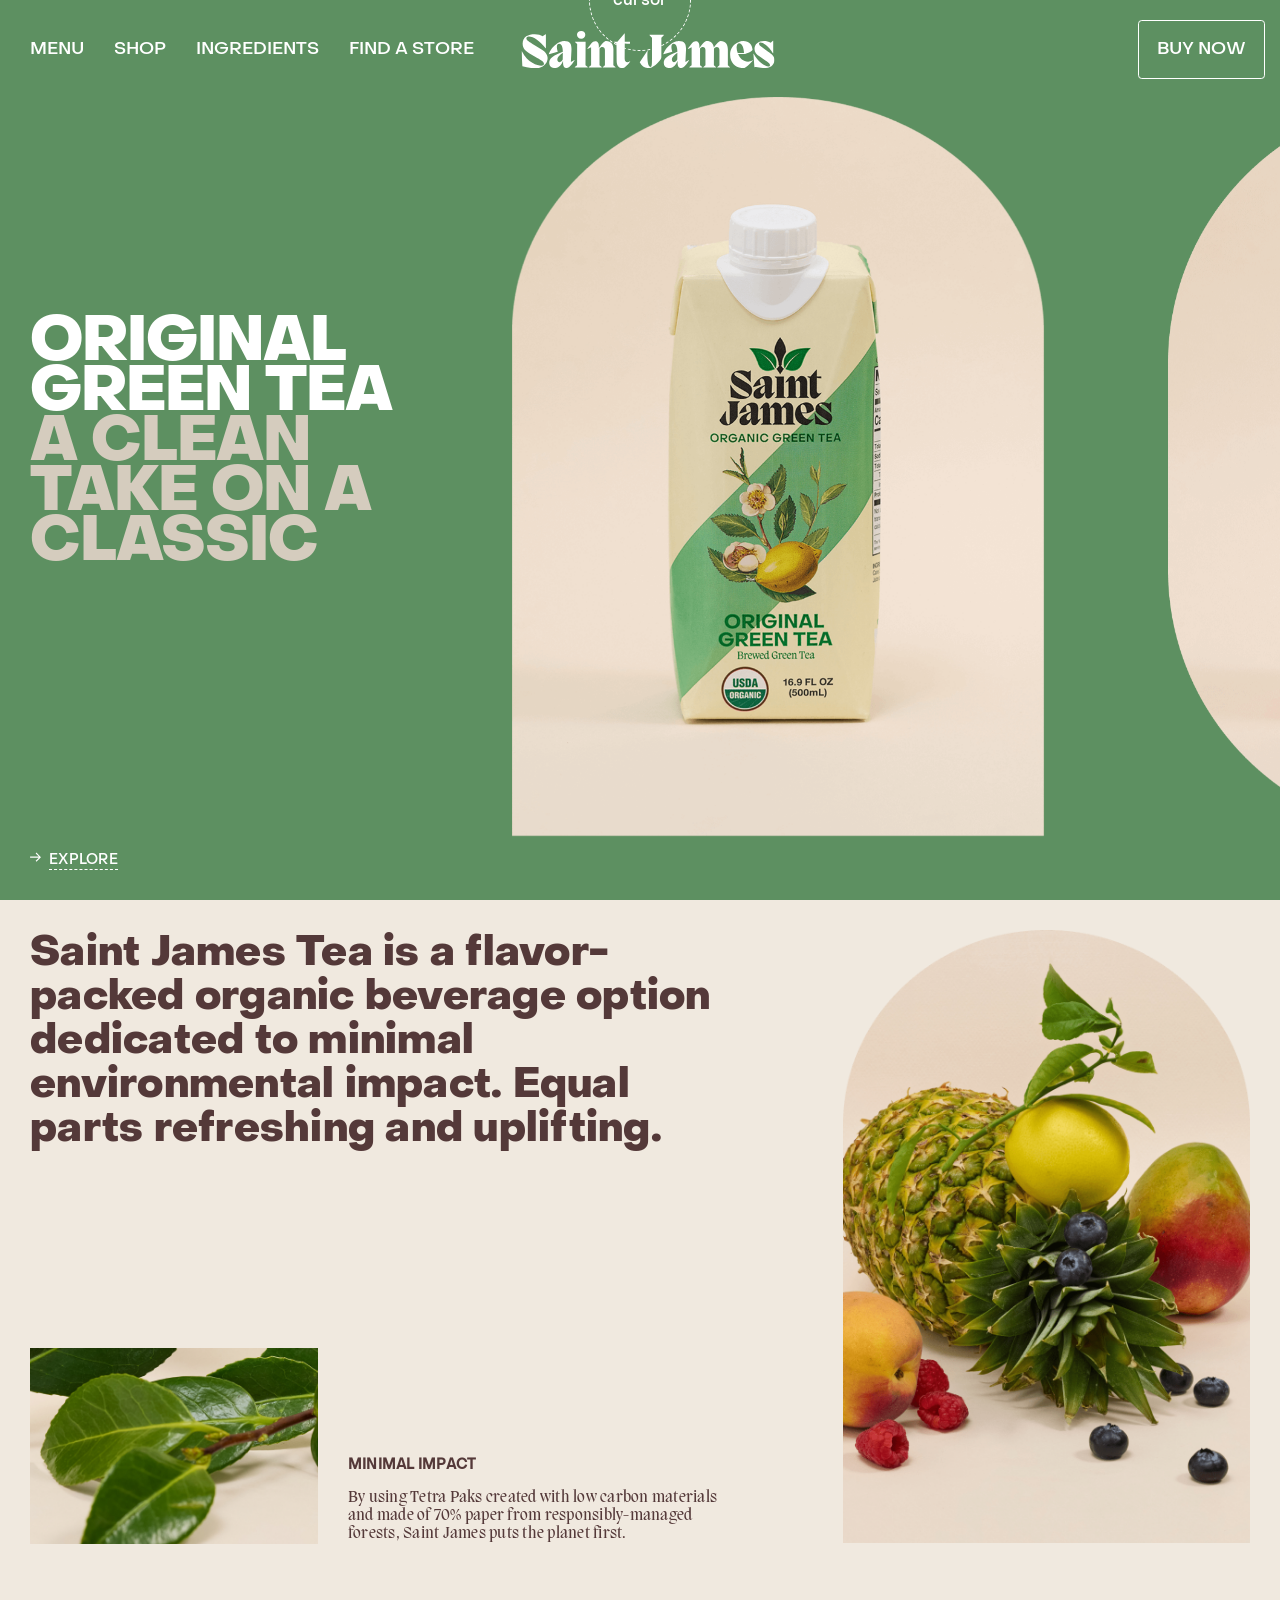
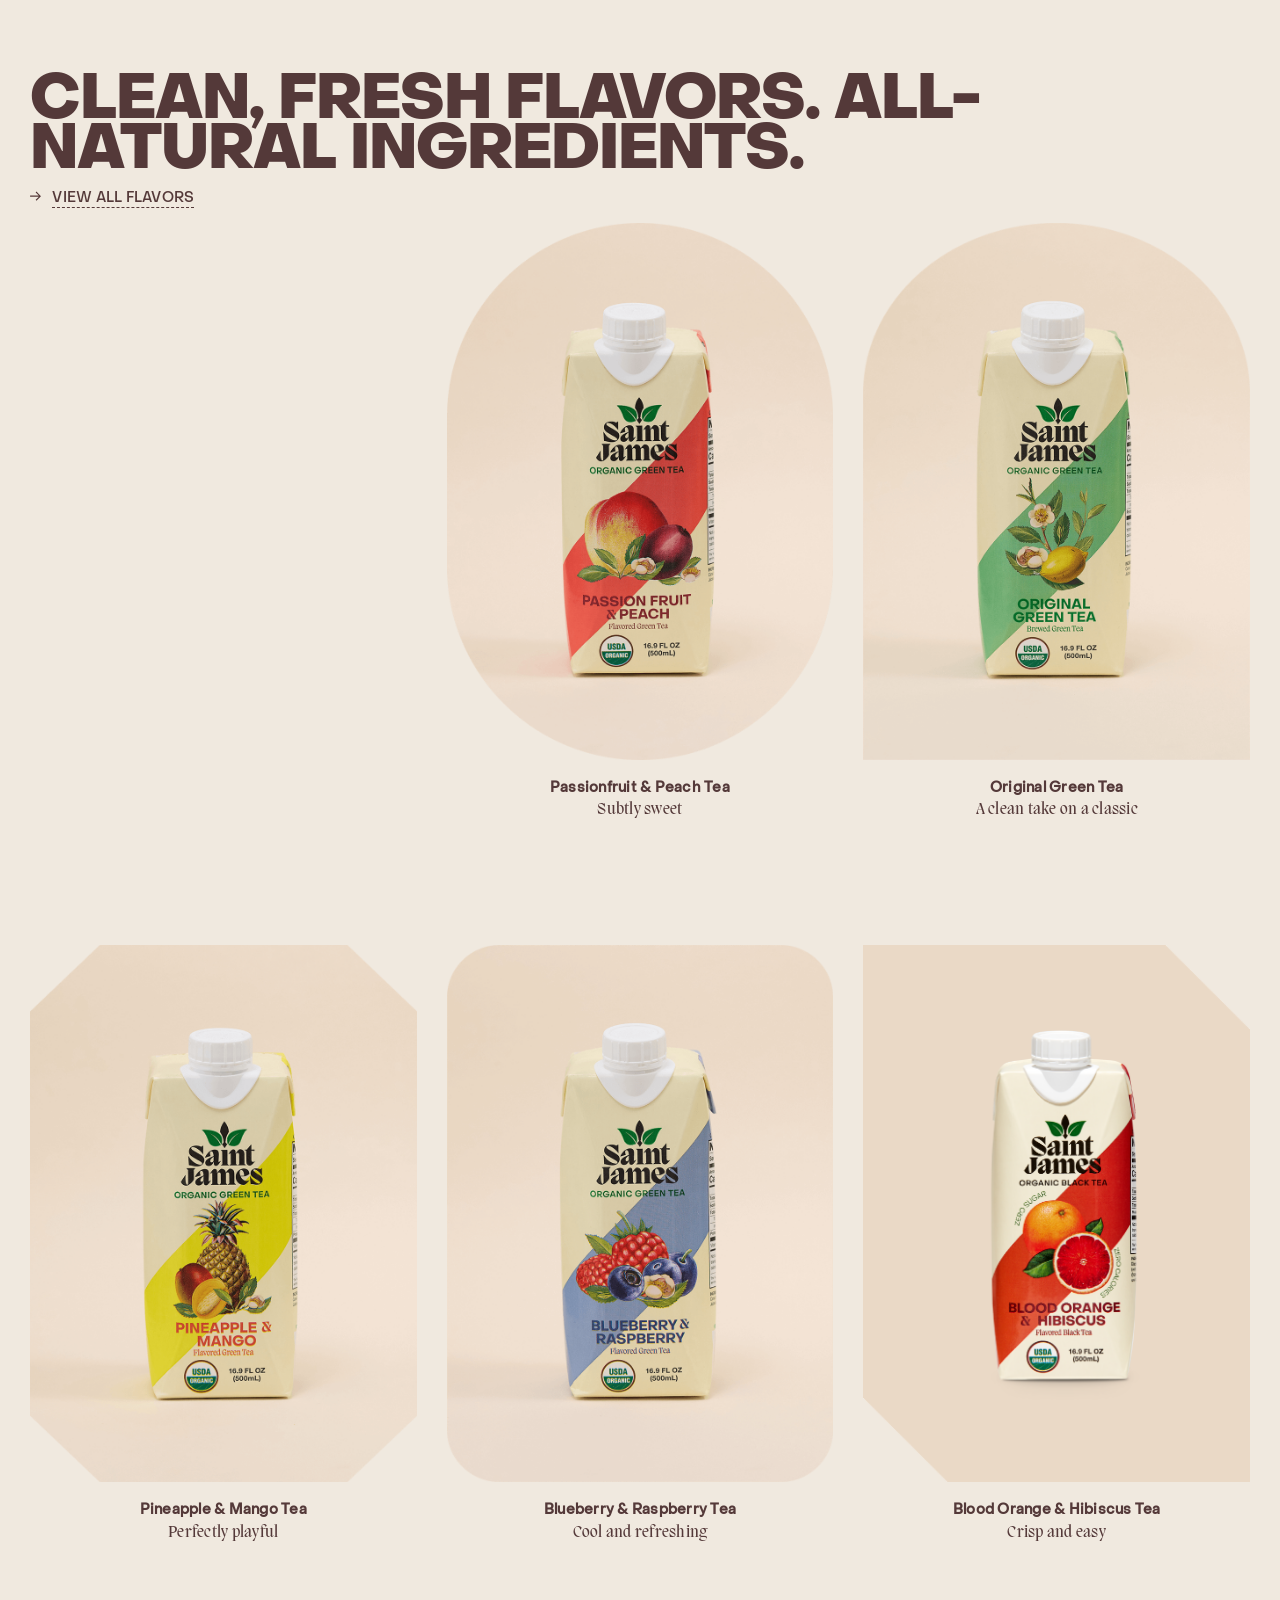
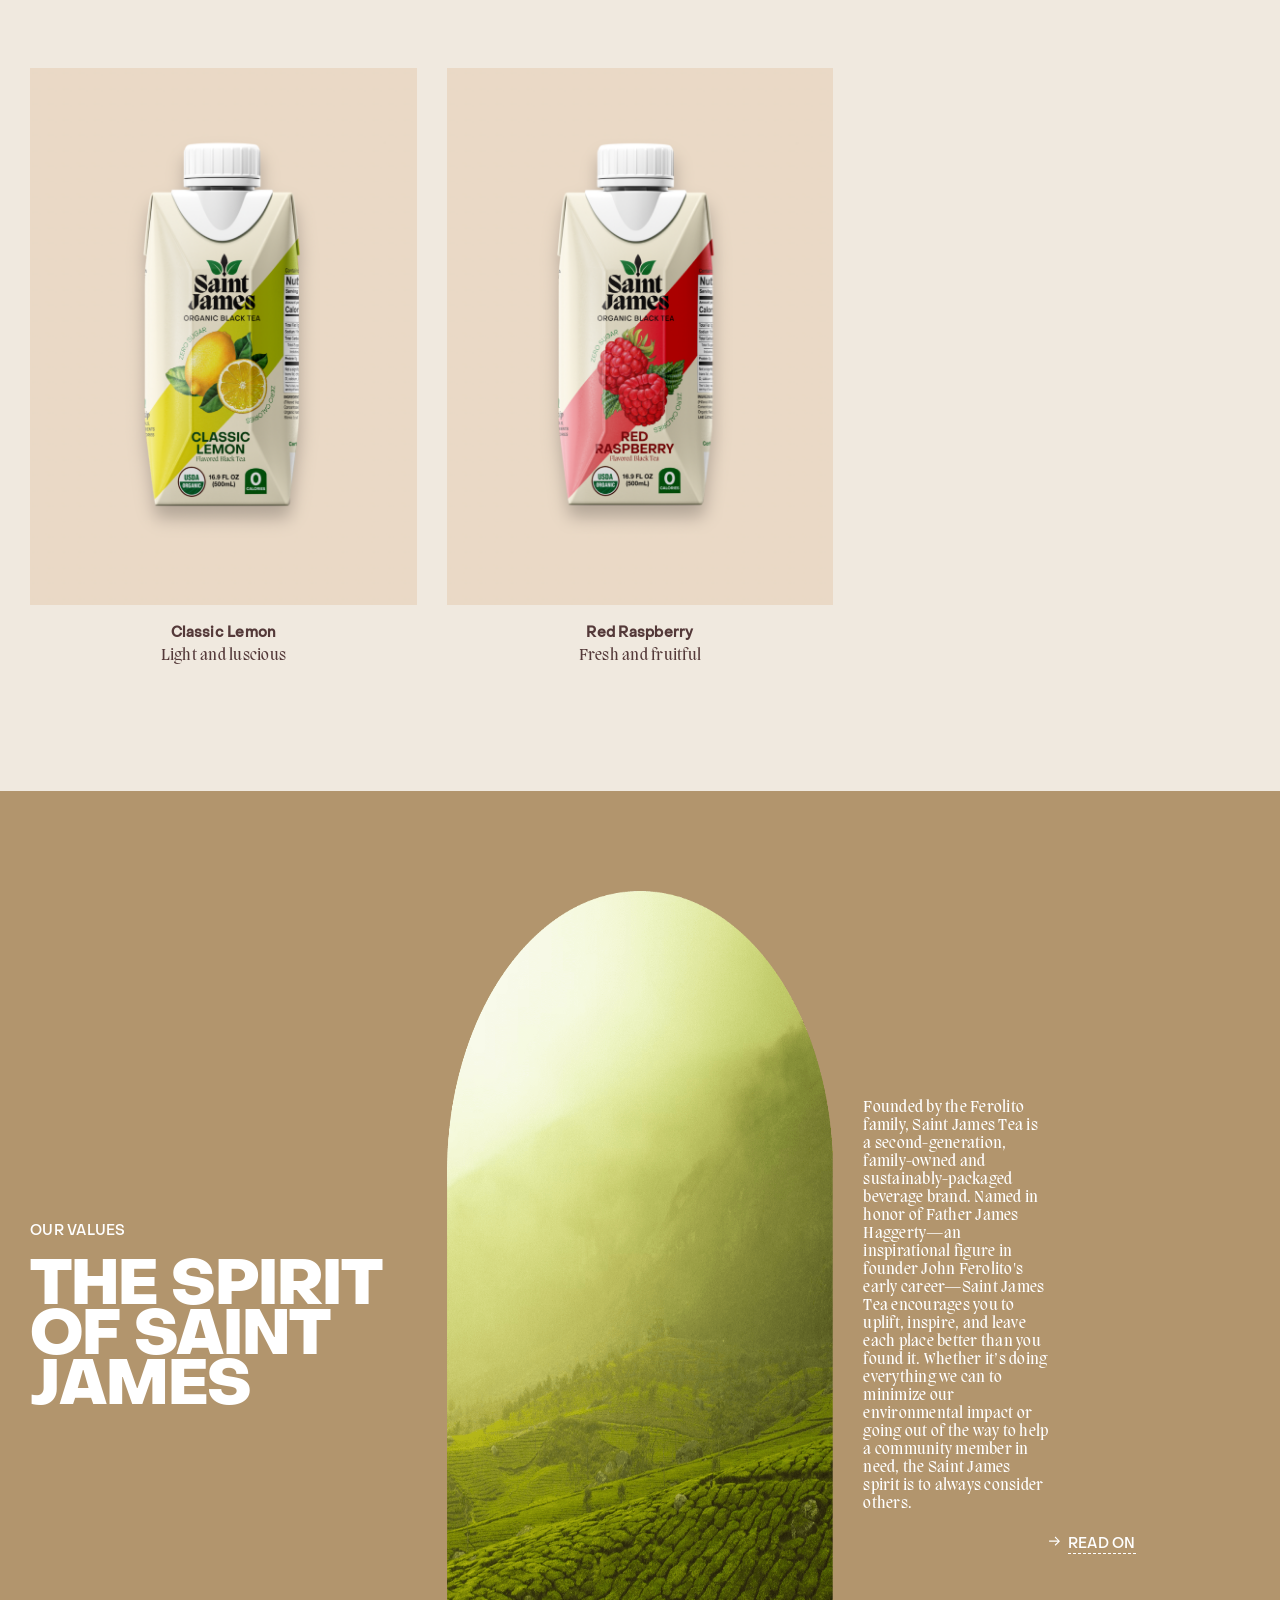
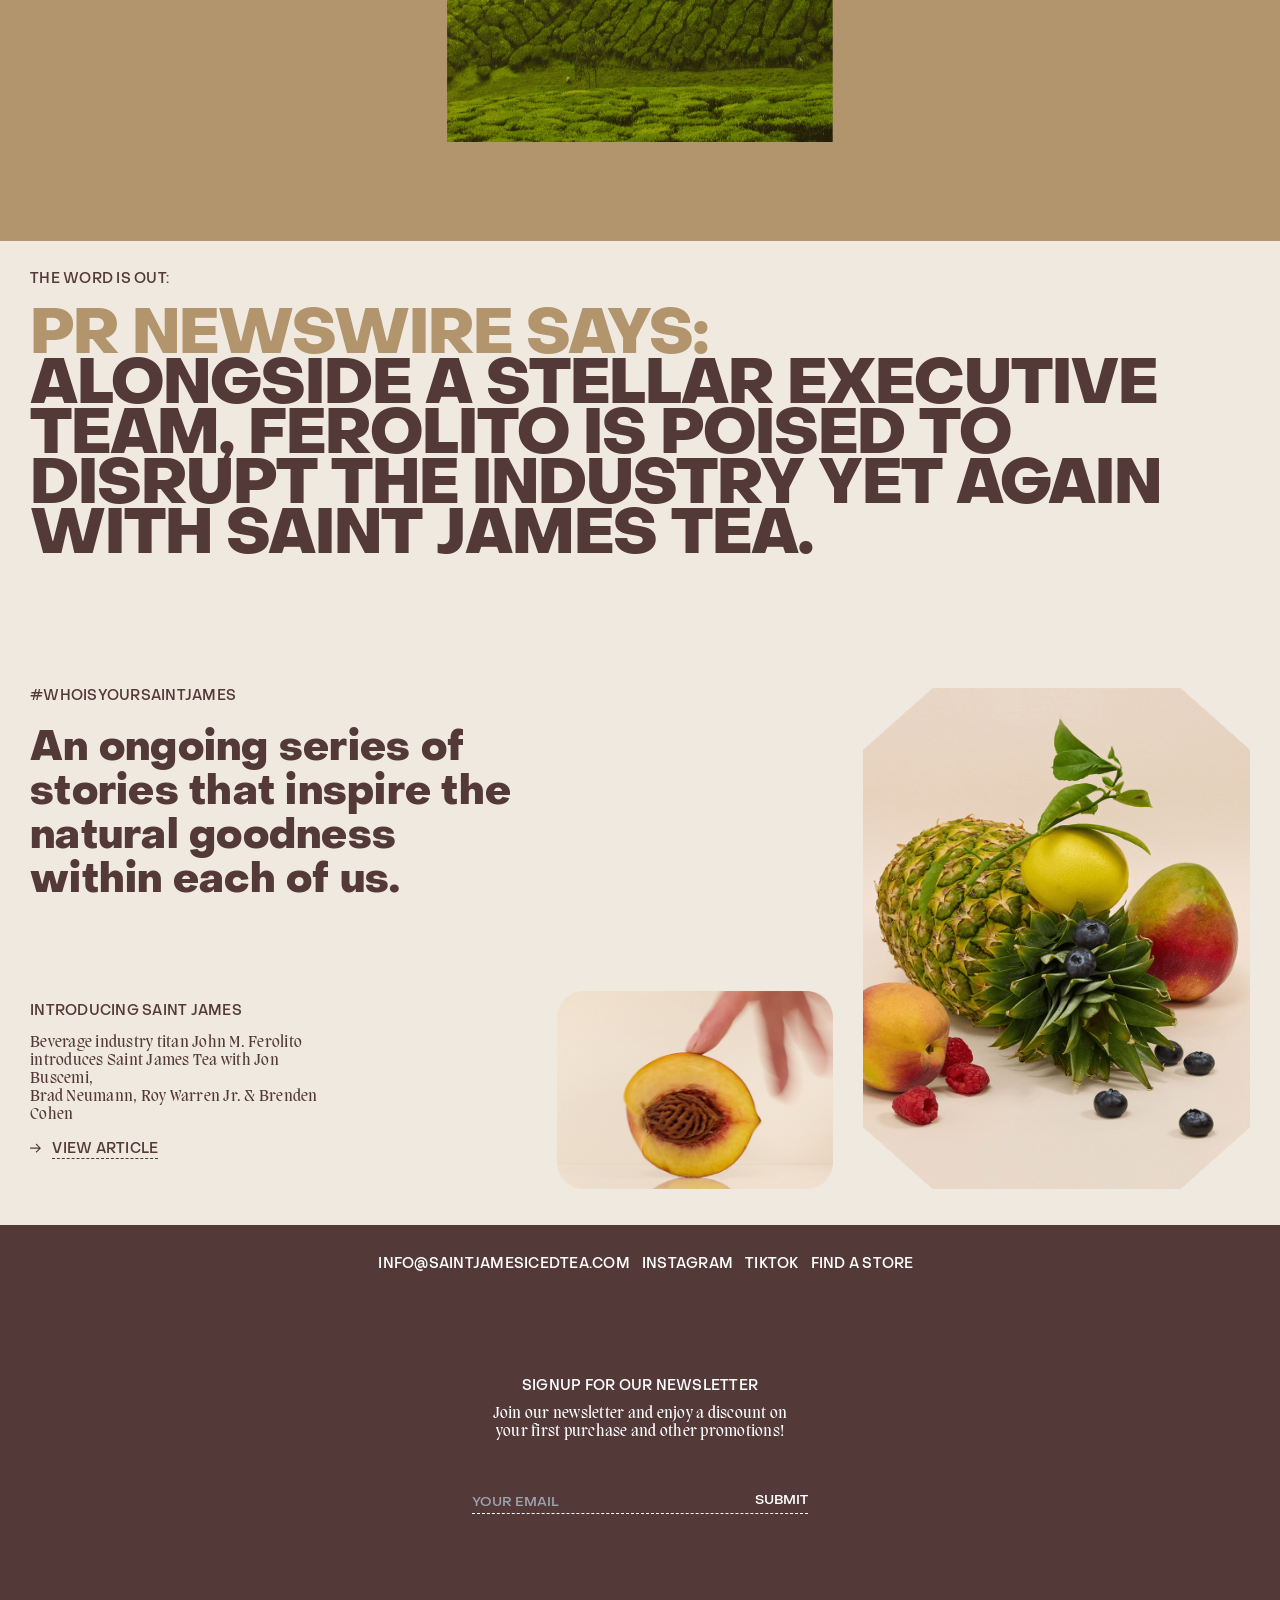
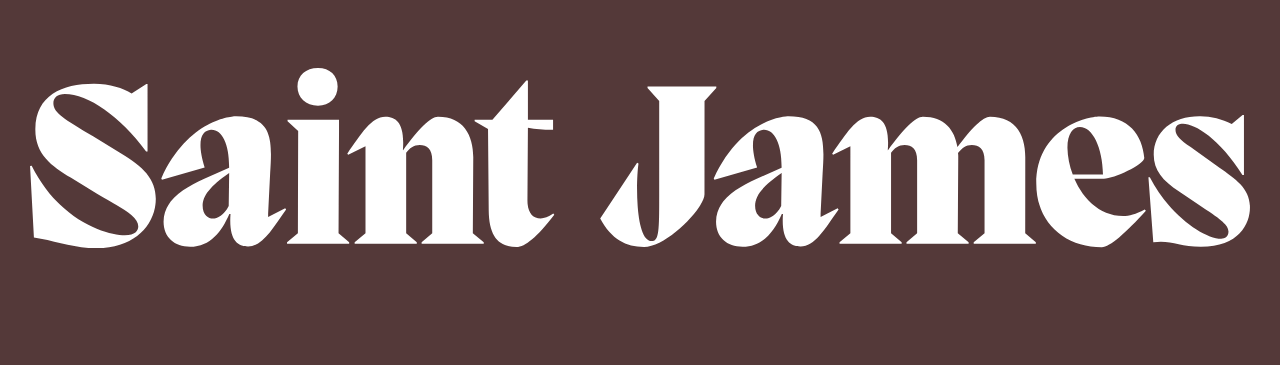
==== commit b61d8a08: "반응형 작업중" ====
--- a/index.html
+++ b/index.html
@@ -29,17 +29,17 @@
                         </a>
                     </li>
                     <li>
-                        <a href="#">
+                        <a href="https://saintjamesicedtea.com/shop">
                             <h4>SHOP</h4>
                         </a>
                     </li>
                     <li>
-                        <a href="#">
+                        <a href="https://saintjamesicedtea.com/ingredients">
                             <h4>INGREDIENTS</h4>
                         </a>
                     </li>
                     <li>
-                        <a href="#">
+                        <a href="https://saintjamesicedtea.com/find-a-store">
                             <h4>FIND A STORE</h4>
                         </a>
                     </li>
@@ -55,7 +55,7 @@
 
             </li>
             <li class="hd-btn">
-                <a href="#">
+                <a href="https://www.amazon.com/Saint-James-Iced-Tea-Organic/dp/B09JL9LFYY/ref=sr_1_1_sspa">
                     <h4>BUY NOW</h4>
                 </a>
             </li>
@@ -94,7 +94,7 @@
                 <h1 class="brown"></h1>
             </div>
             <div class="explore">
-                <a href="#">
+                <a href="https://saintjamesicedtea.com/shop/original-green-tea">
                     <div class="w-11">
                         <svg viewBox="0 0 15 14">
                             <path fill-rule="evenodd" clip-rule="evenodd" d="M12.0644 7.75H0.125V6.25H12.0644L7.71973 1.90533L8.78039 0.844666L14.9357 7L8.78039 13.1553L7.71973 12.0947L12.0644 7.75Z" fill="#fff"></path>
@@ -185,7 +185,7 @@
 
     <section class="main3 txt-brown">
         <h1>CLEAN, FRESH FLAVORS. ALL-NATURAL INGREDIENTS.</h1>
-        <a class="pt-1-6 d-b" href="./index.html">
+        <a class="pt-1-6 d-b" href="https://saintjamesicedtea.com/shop">
             <div class="w-11 inline-b">
                 <svg viewBox="0 0 15 14">
                     <path fill-rule="evenodd" clip-rule="evenodd" d="M12.0644 7.75H0.125V6.25H12.0644L7.71973 1.90533L8.78039 0.844666L14.9357 7L8.78039 13.1553L7.71973 12.0947L12.0644 7.75Z" fill="#543939"></path>
@@ -282,7 +282,7 @@
             </p>
 
             <div class="grid-ri">
-            <a href="#">
+            <a href="https://saintjamesicedtea.com/blog/introducing-saint-james">
                 <div class="w-11 inline-b">
                     <svg viewBox="0 0 15 14">
                         <path fill-rule="evenodd" clip-rule="evenodd" d="M12.0644 7.75H0.125V6.25H12.0644L7.71973 1.90533L8.78039 0.844666L14.9357 7L8.78039 13.1553L7.71973 12.0947L12.0644 7.75Z" fill="#fff"></path>
@@ -318,7 +318,7 @@
                 <p>Beverage industry titan John M. Ferolito<br/>
                      introduces Saint James Tea with Jon Buscemi,<br/>
                      Brad Neumann, Roy Warren Jr. & Brenden Cohen</p>
-                <a class="pt-1-6 d-b" href="./index.html">
+                <a class="pt-1-6 d-b" href="https://saintjamesicedtea.com/blog/introducing-saint-james">
                     <div class="w-11 inline-b">
                         <svg viewBox="0 0 15 14">
                             <path fill-rule="evenodd" clip-rule="evenodd" d="M12.0644 7.75H0.125V6.25H12.0644L7.71973 1.90533L8.78039 0.844666L14.9357 7L8.78039 13.1553L7.71973 12.0947L12.0644 7.75Z" fill="#543939"></path>
@@ -350,11 +350,10 @@
     <footer>
         <div class="f-list">
             <ul class="flex-r">
-                <li><a href="./index.html">info@saintjamesicedtea.com</a></li>
-                <li><a href="./index.html">Instagram</a></li>
-                <li><a href="./index.html">TikTok</a></li>
-                <li><a href="./index.html">Find a Store</a></li>
-                <li><a href="./index.html"></a></li>
+                <li><a>info@saintjamesicedtea.com</a></li>
+                <li><a href="https://www.instagram.com/saintjamesicedtea/">Instagram</a></li>
+                <li><a href="https://www.tiktok.com/@saintjamesicedtea">TikTok</a></li>
+                <li><a href="https://saintjamesicedtea.com/find-a-store">Find a Store</a></li>
             </ul>
         </div>
         <div class="sign-link">
@@ -384,23 +383,25 @@
                 </span>
             </div>
         </div>
+       
         <div class="grid-4">
-            <div >
+            <div class="whole-tit">
                 <ul class="flex-c">
-                    <li href="#"><a href=""><h2>Shop</h2></a></li>
-                    <li href="#"><a href=""><h2>Press</h2></a></li>
-                    <li href="#"><a href=""><h2>Ingredients</h2></a></li>
-                </div>
-            <div >
+                    <li href="#"><a href="https://saintjamesicedtea.com/shop"><h2>Shop</h2></a></li>
+                    <li href="#"><a href="https://saintjamesicedtea.com/blog"><h2>Press</h2></a></li>
+                    <li href="#"><a href="https://saintjamesicedtea.com/ingredients"><h2>Ingredients</h2></a></li>
+                </div>
+            <div class="whole-tit">
                 <ul class="flex-c">
                     <li><a href="#">our values</a></li>
-                    <li><a href="#">find a store</a></li>
-                    <li><a href="#">instagram</a></li>
-                    <li><a href="#">tiktok</a></li>
+                    <li><a href="https://saintjamesicedtea.com/find-a-store">find a store</a></li>
+                    <li><a href="https://www.instagram.com/saintjamesicedtea/">instagram</a></li>
+                    <li><a href="https://www.tiktok.com/@saintjamesicedtea">tiktok</a></li>
                 </ul>
             </div>
             <!--  -->
             <div class="">
+                
                 <img src="./img/Passionfruit & Peach Tea packaging.png" alt="" sizes="(min-width: 940px) 50vw, 100vw">
                 <h4>Passion Fruit & Peach Tea</h4>
             </div>
@@ -430,6 +431,21 @@
             </div>
         </div>
         <div class="m-menu-graident">
+        </div>
+        <div class="grid-4 forward-btn">
+            <div class="whole-tit">
+                <ul class="flex-c">
+                    <li><a href="https://saintjamesicedtea.com/shop">Shop</a></li>
+                    <li><a href="https://saintjamesicedtea.com/blog">Press</a></li>
+                    <li><a href="https://saintjamesicedtea.com/ingredients">Ingredients</a></li>
+                </div>
+            <div class="whole-tit">
+                <ul class="flex-c">
+                    <li><a>our values</a></li>
+                    <li><a href="https://www.instagram.com/saintjamesicedtea/">instagram</a></li>
+                    <li><a href="https://www.tiktok.com/@saintjamesicedtea">tiktok</a></li>
+                </ul>
+            </div>
         </div>
         <button>buy now</button>
     </div>
@@ -441,7 +457,7 @@
                 <h4>INTRODUCING SAINT JAMES</h4>
             </div>
             <div class="grid-ce-intro">
-                <a class="pt-1-6 d-b" href="./index.html">
+                <a class="pt-1-6 d-b" href="https://saintjamesicedtea.com/blog/introducing-saint-james">
                     <div class="w-11 inline-b">
                         <svg viewBox="0 0 15 14">
                             <path fill-rule="evenodd" clip-rule="evenodd" d="M12.0644 7.75H0.125V6.25H12.0644L7.71973 1.90533L8.78039 0.844666L14.9357 7L8.78039 13.1553L7.71973 12.0947L12.0644 7.75Z" fill="#fff"></path>
--- a/style.css
+++ b/style.css
@@ -52,6 +52,7 @@
 
 body {
   overflow-x: hidden;
+  background-color: #f0e9df;
 }
 
 a {
@@ -559,7 +560,7 @@
 .main4 .inner.split-c .grid-ri {
   grid-column: 3/4;
   grid-row: 2/3;
-  width: 100%;
+  width: 116%;
 }
 
 .main4 .inner.split-c {
@@ -588,10 +589,11 @@
 
 .main5 {
   padding: 3rem;
-  height: 500px;
+  height: 100%;
   grid-template-columns: repeat(12, minmax(0, 1fr));
   background-color: #f0e9df;
   box-sizing: border-box;
+  margin-bottom: 7rem;
 }
 
 .main5 h4 {
@@ -612,7 +614,7 @@
 
 .main6 {
   padding: 3rem;
-  height: 800px;
+  height: 100%;
   grid-template-columns: minmax(0, 1.8fr) minmax(0, 1fr) minmax(0, 1.4fr);
   background-color: #f0e9df;
   grid-template-rows: 25% 23% 33%;
@@ -620,6 +622,7 @@
   box-sizing: border-box;
 }
 
+
 .main6 .grid-le {
   grid-column: 1/ 2;
   grid-row: 1/4;
@@ -647,9 +650,14 @@
   padding-bottom: 1.5rem;
 }
 
+.main6 .grid-le .flex-end {
+  margin-top: 3rem;
+}
+
 .main6 .grid-ce {
   grid-column: 2/3;
   grid-row: 3/4;
+  margin-bottom: -3rem;
 }
 
 .main6 .grid-ce img {
@@ -660,6 +668,7 @@
 .main6 .grid-ri {
   grid-column: 3/4;
   grid-row: 1/4;
+  margin-bottom: -3rem;
 }
 
 .main6 .grid-ri img {
@@ -712,7 +721,14 @@
   flex-direction: column;
   justify-content: center;
   align-items: center;
-  padding: 3rem 0 15.9rem 0;
+  margin: 3rem auto 15.9rem auto;
+  width: 83.333333%;
+}
+
+footer .sign-link h4 {
+  font-weight: inherit;
+  width: 23.3%;
+  text-align: center;
 }
 
 footer .sign-link .link-form {
@@ -739,6 +755,7 @@
   width: 30.75rem;
   padding-bottom: 5rem;
   padding-top: 1rem;
+  text-align: center;
 }
 
 @keyframes colors {
@@ -860,9 +877,8 @@
 
 .m-menu .flex-r.space-between .whole-h4 {
   padding-bottom: 2rem;
-  font-size: 1.4rem;
-  line-height: 16.8px;
   font-weight: inherit;
+  text-transform: uppercase;
 }
 
 .m-menu .flex-r.space-between .logo {
@@ -880,6 +896,10 @@
 .m-menu .flex-r .logo {
   width: 14.2rem;
   height: 2rem;
+}
+
+.m-menu .whole-tit {
+  display: none;
 }
 
 .m-menu .grid-4 .flex-c ul li a {
@@ -900,7 +920,7 @@
 
 .m-menu .grid-4 div h4 {
   padding-top: 1.5rem;
-  font-size: 1.2rem;
+  font-size: 1.4rem;
   font-weight: inherit;
   text-transform: uppercase;
 }
@@ -920,11 +940,35 @@
   position: fixed;
   z-index: 11;
   bottom: 3rem;
+  transition: 1s;
+  animation: menu 1s ease-in;
 }
 
 .m-menu button:hover {
   transform: scale(1.05);
   /* transition: 0.5s; */
+}
+
+.m-menu .grid-4.forward-btn .whole-tit {
+  display: block;
+}
+
+.grid-4.forward-btn {
+  position: fixed;
+  bottom: 8rem;
+  left: 3rem;
+  z-index: 12;
+  width: 49%;
+  height: 7rem;
+  padding: 0;
+  background-color: rgb(84 57 57);
+  animation: menu 1s ease-in;
+  transition: 1s;
+}
+
+.m-menu.fade .grid-4.forward-btn {
+  left: -100%;
+  animation: menu 1s ease-out reverse;
 }
 
 /* .m-menu button:before {
@@ -960,6 +1004,8 @@
 
 .m-menu .grid-4 div .flex-c a {
   color: inherit;
+  font-family: Object Sans Medium, times new roman;
+  font-size: 1.2rem;
 }
 
 .m-menu .grid-4 div .flex-c a h2 {
@@ -987,19 +1033,19 @@
 }
 
 .m-menu.fade {
-  left: -40%;
+  left: -100%;
   top: 0;
   animation: menu 1s ease-out reverse;
   transition: 1s;
 }
 
 .m-menu.fade .m-menu-graident {
-  left: -40%;
+  left: -100%;
   animation: menu 0.4s ease-out reverse;
 }
 
 .m-menu.fade button {
-  left: -40%;
+  left: -100%;
   animation: menu 0.4s ease-out reverse;
 }
 
@@ -1009,18 +1055,22 @@
   text-transform: uppercase;
 }
 
+.m-menu .grid-4.forward-btn .whole-tit .flex-c li a {
+  font-size: 1.4rem;
+  animation: menu1 1s ease-in;
+  text-transform: uppercase;
+}
+
 .m-menu-graident {
   position: fixed;
   bottom: 0;
   width: 30%;
-  height: 3rem;
-  /* background: linear-gradient(0deg,#543939, rgba(84, 57, 57, 0),  80%); */
+  height: 11rem;
   z-index: 11;
   left: 3rem;
   background: rgba(84, 57, 57);
-  /* background: linear-gradient(0deg, rgba(84, 57, 57, 0), #543939 80%);; */
-
-  /* backdrop-filter: blur(25px); */
+  transition: 1s;
+  animation: menu 1s ease-in;
 }
 
 .m-menu-graident:before {
@@ -1045,8 +1095,8 @@
   right: 3rem;
   width: 400px;
   height: 46%;
-  margin-right: 1.5rem;
   transition: 0.5s;
+  justify-content: flex-end;
 }
 
 .flex-r.whole p {
@@ -1156,6 +1206,12 @@
   }
 }
 
+@media screen and (max-width:1110px) {
+  footer .sign-link p{
+    width: 23.5%;
+  }
+}
+
 @media screen and (max-width: 765px) {
   main .explore a span {
     font-size: 1.2rem;
@@ -1479,7 +1535,9 @@
   }
   .m-menu-graident {
     width: 60%;
-  }
+    height: 3rem;
+  }
+
   .m-menu button {
     width: 60%;
   }
@@ -1491,10 +1549,30 @@
   .m-menu .grid-4 img {
     width: 100%;
   }
-}
-
-@media screen and (max-width: 500px) {
-  main .sentences .visible h1 {
+
+  .m-menu .grid-4 div h4 {
+    font-size: 1.2rem;
+  }
+
+  .m-menu .grid-4.forward-btn {
+    display: none;
+  }
+
+  .m-menu .flex-r.space-between .whole-h4 {
+    display: none;
+  }
+
+  .m-menu .flex-r.space-between .logo {
+    display: block;
+  }
+
+  .m-menu .flex-r.space-between .close-icon {
+    display: block;
+  }
+}
+
+@media screen and (max-width: 552px) {
+  /* main .sentences .visible h1 {
     font-size: 3.5rem;
   }
 
@@ -1504,5 +1582,16 @@
 
   .main2.grid2 {
     height: 650px;
-  }
-}
+  } */
+
+  .main3 .grid-p .inner {
+    grid-column: span 1 / span 1;
+  }
+  .main3 .grid-p .inner.start2 {
+    grid-column-start: auto;
+    grid-column: span 1 / span 1;
+  }
+  .main3 .grid-p {
+    margin-top: 3rem;
+  }
+}
